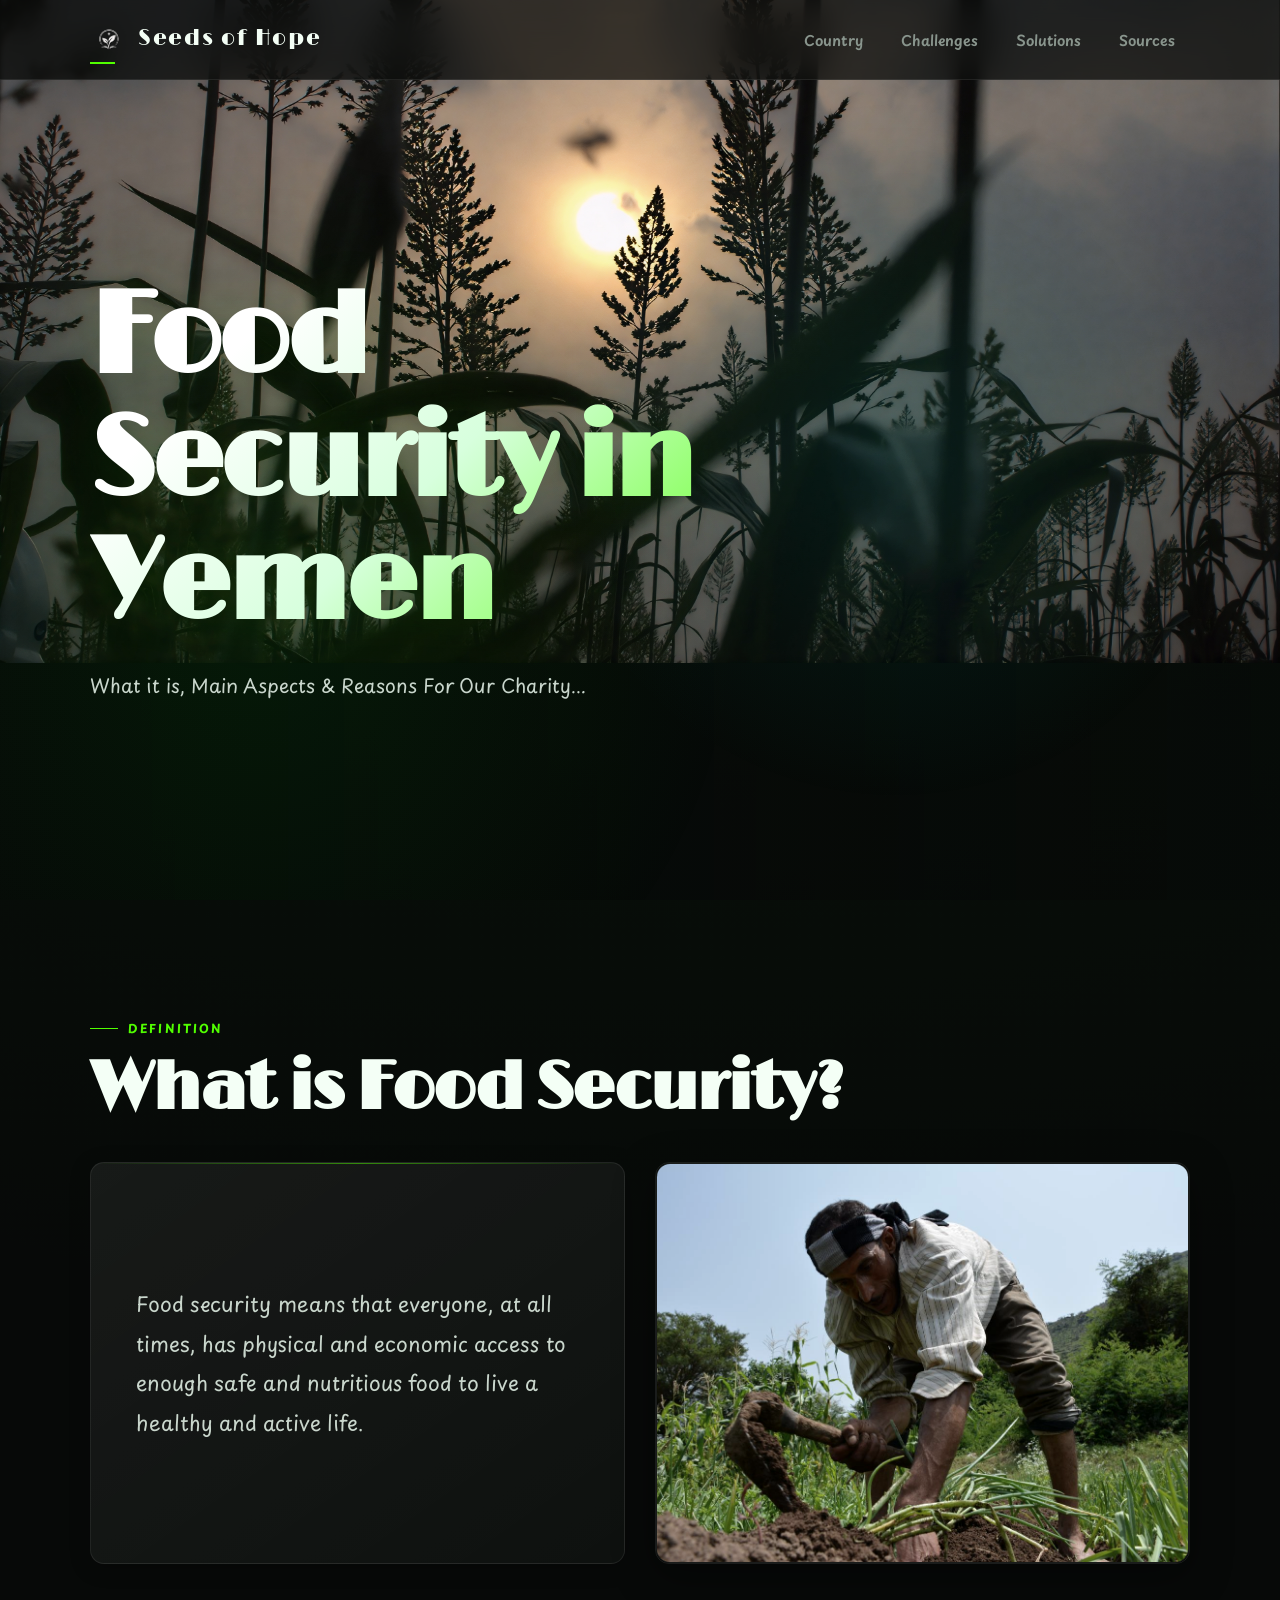
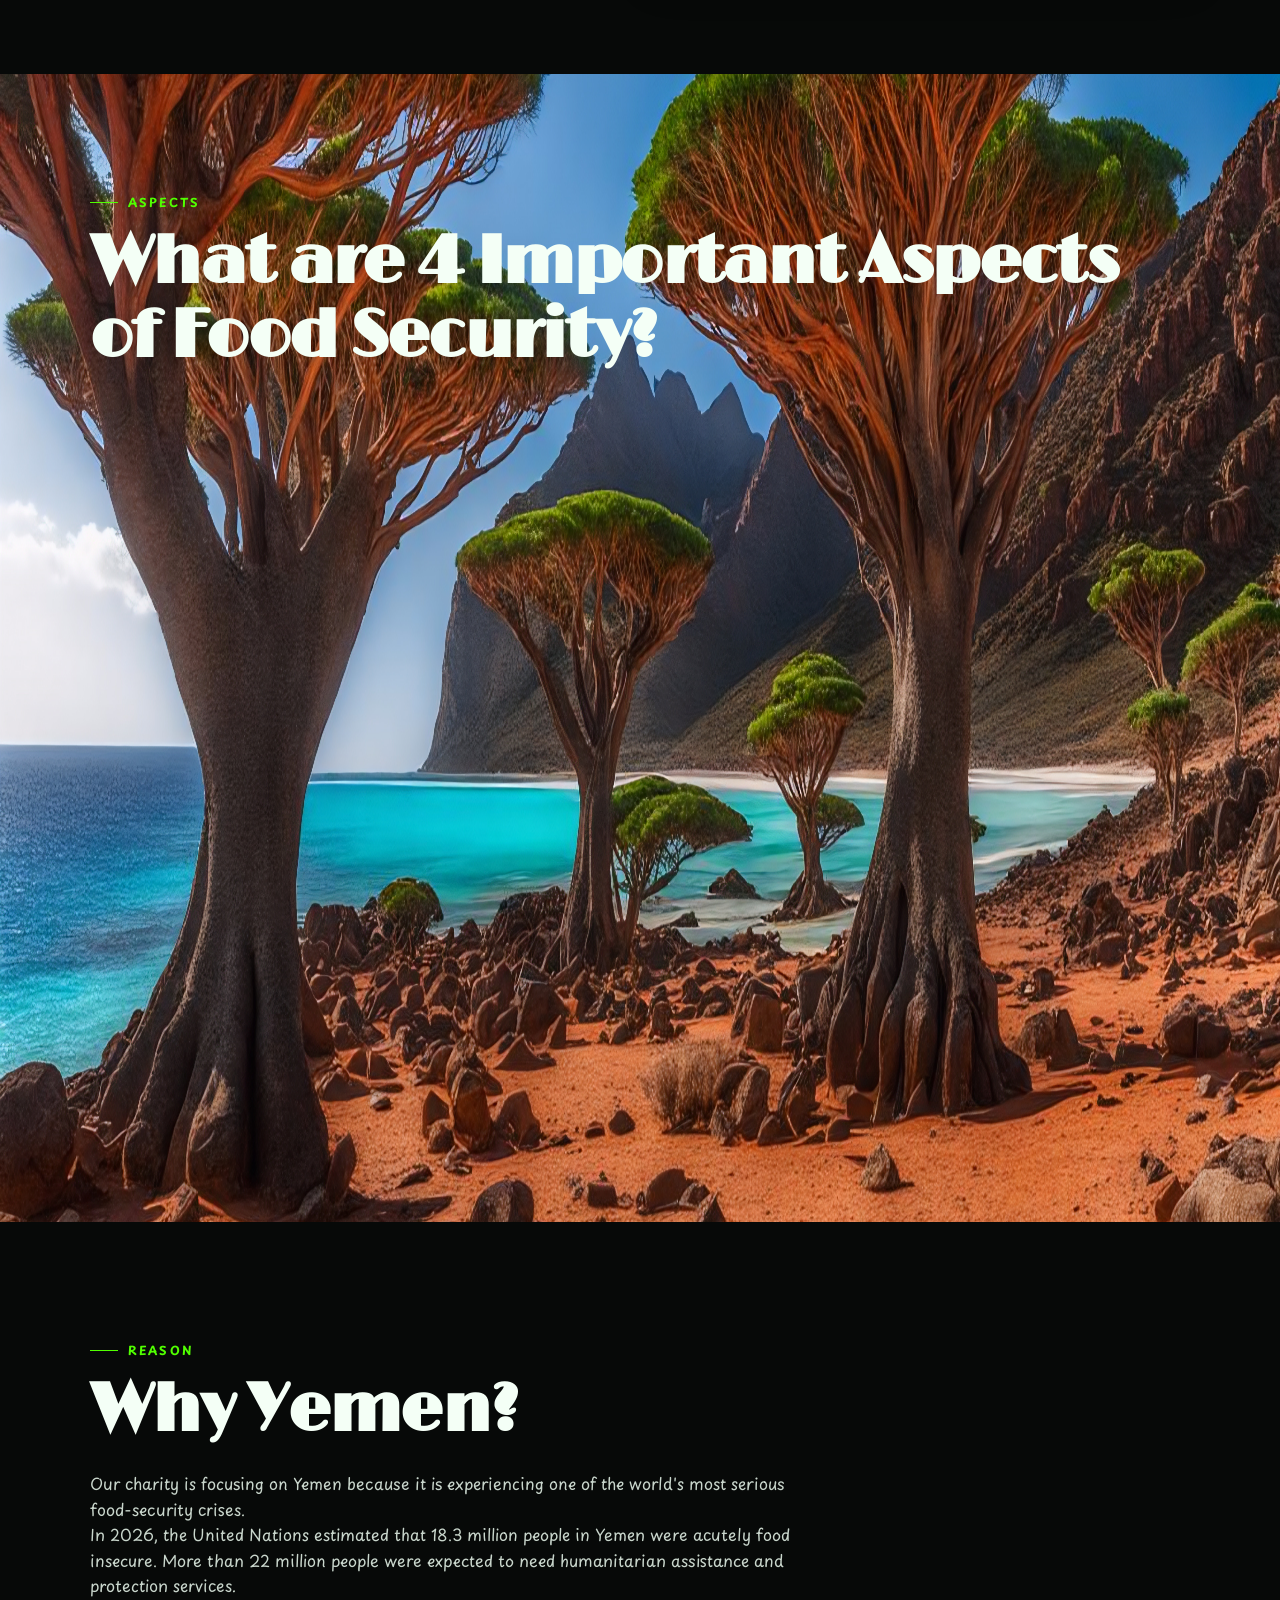
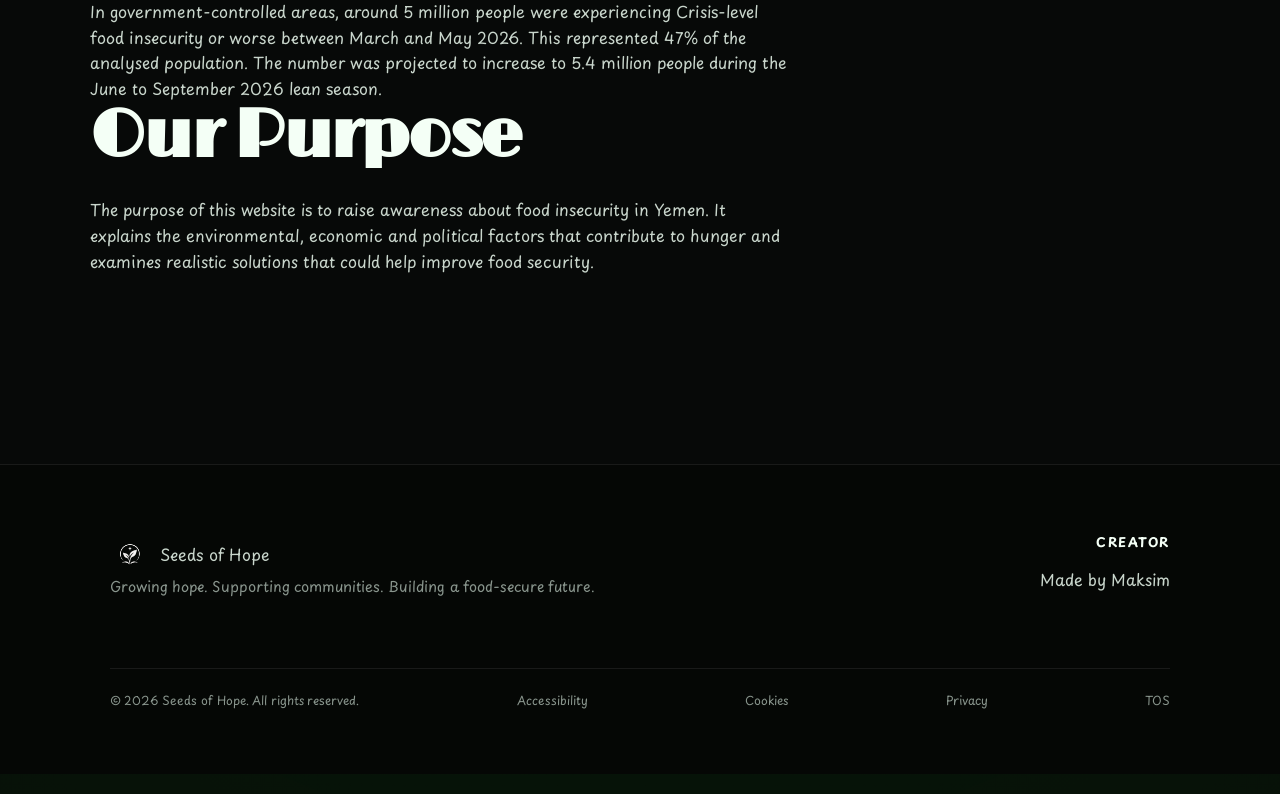
==== index.html @ 2616829b "created-new-website" ====
<!DOCTYPE html>
<html lang="en">
    <head>
        <meta charset="UTF-8">
        <meta name="viewport" content="width=device-width, initial-scale=1.0">
        <title>Seeds of Hope</title>
        <link rel="icon" type="image/png" href="./assets/icons/favicon.png">
        <link rel="preconnect" href="https://fonts.googleapis.com">
        <link rel="preconnect" href="https://fonts.gstatic.com" crossorigin>
        <link href="https://fonts.googleapis.com/css2?family=Limelight&family=Playpen+Sans:wght@100..800&display=swap" rel="stylesheet">
        <link href="https://fonts.googleapis.com/css2?family=Playpen+Sans:wght@100..800&display=swap" rel="stylesheet">
        <link rel="stylesheet" href="./styles.css">
    </head>
    <button class="scroll-top" aria-label="Scroll to top">⇑</button>
    <body>
        <header class="site-header">
            <nav class="nav-bar" id="nav-bar">
                <a href="#home" class="logo">
                    <img src="./assets/icons/seeds-of-hope.png" alt="Seeds of Hope">
                    <span>Seeds of Hope</span>
                </a>
                <ul class="nav-links" id="nav-links">
                    <li><a href="./pages/country.html" class="nav-bar-link">Country</a></li>
                    <li><a href="./pages/challenges.html" class="nav-bar-link">Challenges</a></li>
                    <li><a href="./pages/solutions.html" class="nav-bar-link">Solutions</a></li>
                    <li><a href="./pages/bibliography.html" class="nav-bar-link">Sources</a></li>
                </ul>
            </nav>
        </header>
        <main id="top">
            <section class="hero" id="hero">
                <div class="hero-inner">
                    <div class="hero-text reveal">
                        <h1 class="hero-title">Food Security in <strong>Yemen</strong></h1>
                        <p class="subtitle">What it is, Main Aspects &amp; Reasons For Our Charity...</p>
                    </div>
                </div>
                <div class="hero-background">
                    <img src="./assets/images/hero.png" alt="" aria-hidden="true">
                </div>
            </section>
            <section class="section" id="definition">
                <div class="section-inner">
                    <p class="section-eyebrow">Definition</p>
                    <h1 class="section-title">What is <strong>Food Security</strong>?</h1>
                </div>
                <div class="definition-content">
                    <div class="section-definition reveal">
                        <p>
                            Food security means that everyone, at all times, has physical and
                            economic access to enough safe and nutritious food to live a healthy
                            and active life.
                        </p>
                    </div>
                    <div class="definition-visual reveal">
                        <img class="definition-image" src="assets/images/definition.png" alt="" aria-hidden="true">
                    </div>
                </div>
            </section>
            <section class="section" id="aspects">
                <div class="section-inner">
                    <p class="section-eyebrow">Aspects</p>
                    <h1 class="section-title">What are <strong>4 Important Aspects</strong> of Food Security?</h1>
                </div>
                <div class="grid grid--4">
                    <div class="panel divisions-card reveal" style="--i:0">
                        <h3>Food Availability</h3>
                        <p>Food must physically exist in sufficient quantities. This can come from local farming, livestock, fishing, food imports and humanitarian assistance.</p>
                        <p>In Yemen, food availability is affected by low agricultural production, water shortages, drought, conflict and damage to agricultural infrastructure. Yemen also depends heavily on imported food, making the country vulnerable when international prices and transport costs increase.</p>
                        <img class="grid-image" src="./assets/images/availability.png" aria-hidden="true">
                    </div>
                    <div class="panel divisions-card reveal" style="--i:1">
                        <h3>Food Accessibility</h3>
                        <p>People must be able to obtain and afford the food that is available</p>
                        <p>Food can exist in a market but still be inaccessible if people cannot afford it. In Yemen, poverty, unemployment, inflation and rising food and fuel prices make it difficult for many families to buy enough food.</p>
                        <img class="grid-image" src="./assets/images/accessibility.png" aria-hidden="true">
                    </div>
                    <div class="panel divisions-card reveal" style="--i:2">
                        <h3>Food Stability</h3>
                        <p>People need reliable access to food over time. Food security should not disappear because of a drought, flood, conflict or sudden increase in prices.</p>
                        <p>Yemen has experienced years of conflict and economic instability. Climate-related events such as droughts and flash floods can also damage crops and livestock, making food supplies less reliable.</p>
                        <img class="grid-image" src="./assets/images/stability.png" aria-hidden="true">
                    </div>
                    <div class="panel divisions-card reveal" style="--i:3">
                        <h3>Knowledge &amp; Resources</h3>
                        <p>People need the knowledge, resources and services required to produce, prepare and use food safely and effectively.</p>
                        <p>For farmers, this includes access to seeds, fertiliser, irrigation, agricultural equipment, markets, farming knowledge and financial support. In Yemen, farmers often struggle to access these resources because of conflict, high costs, damaged infrastructure and water shortages.</p>
                        <img class="grid-image" src="./assets/images/knowledge-resources.png" aria-hidden="true">
                    </div>
                </div>
                <img class="section-background" src="assets/images/aspects.png" aria-hidden="true">
            </section>
            <section class="section" id="reason">
                <div class="section-inner">
                    <p class="section-eyebrow">Reason</p>
                    <h1 class="section-title">Why <strong>Yemen</strong>?</h1>
                    <div class="section-p">
                        <p>Our charity is focusing on Yemen because it is experiencing one of the world's most serious food-security crises.</p>
                        <p>In 2026, the United Nations estimated that 18.3 million people in Yemen were acutely food insecure. More than 22 million people were expected to need humanitarian assistance and protection services.</p>
                        <p>In government-controlled areas, around 5 million people were experiencing Crisis-level food insecurity or worse between March and May 2026. This represented 47% of the analysed population. The number was projected to increase to 5.4 million people during the June to September 2026 lean season.</p>
                    </div>
                    <h1 class="section-title">Our Purpose</h1>
                    <div class="section-p">
                        <p>The purpose of this website is to raise awareness about food insecurity in Yemen. It explains the environmental, economic and political factors that contribute to hunger and examines realistic solutions that could help improve food security.</p>
                    </div>
                </div>
            </section>
            <footer id="site-footer">
                <div class="section-inner">
                    <div class="footer-top">
                        <div>
                            <div class="footer-brand">
                                <img class="branding" src="./assets/icons/seeds-of-hope.png" alt="Seeds of Hope">
                                <p class="branding-text">Seeds of Hope</p>
                            </div>
                            <p class="footer-tagline">Growing hope. Supporting communities. Building a food-secure future.</p>
                        </div>
                        <div class="footer-links">
                            <div class="footer-col">
                                <h4>Creator</h4>
                                <p>Made by Maksim</p>
                            </div>
                        </div>
                    </div>
                    <div class="footer-bottom">
                        <span>&copy; 2026 Seeds of Hope. All rights reserved.</span>
                        <a href="./legal/accessibility.html" rel="noopener">Accessibility</a>
                        <a href="./legal/cookies.html" rel="noopener">Cookies</a>
                        <a href="./legal/privacy.html" rel="noopener">Privacy</a>
                        <a href="./legal/terms.html" rel="noopener">TOS</a>
                    </div>
                </div>
                <button class="nox-mode-toggle" id="nox-mode-toggle" type="button">
                    <span class="nox-mode-icon">NOX</span>
                </button>
                <div class="nox-overlay" id="nox-overlay" aria-hidden="true">
                    <div class="nox-panel">
                        <span class="nox-panel-label">SYSTEM OVERRIDE</span>
                        <h2>NOXARYN</h2>
                        <p>
                            Independent developer building software,
                            websites and digital systems.
                        </p>
                        <div class="nox-info">
                            <span>DEVELOPER</span>
                            <span>NOXARYN</span>
                        </div>
                        <div class="nox-info">
                            <span>STATUS</span>
                            <span>ALWAYS ONLINE</span>
                        </div>
                        <div class="nox-info">
                            <span>FOCUS</span>
                            <span>SOFTWARE / WEB / SYSTEMS</span>
                        </div>
                        <div class="nox-info">
                            <span>INSTAGRAM</span>
                            <a href="https://instagram.com/n0xaryn" target="_blank" rel="noopener">@n0xaryn</a>
                        </div>
                        <div class="nox-info">
                            <span>DISCORD</span>
                            <a href="https://discord.gg/NTdnAcGfRq" target="_blank" rel="noopener">Noxaryn Studio</a>
                        </div>
                        <button class="nox-close" id="nox-close" type="button">
                            EXIT SYSTEM
                        </button>
                    </div>
                </div>
            </footer>
        </main>
        <script src="./script.js"></script>
    </body>
</html>
---- styles.css ----
:root {
    --background: #070908;
    --background-light: #0b0e0c;

    --surface: #0a0d0b;
    --surface-light: #111612;
    --surface-hover: #151b16;

    --text: #f4fff6;
    --text-muted: #c9d6cc;
    --text-dim: #89958d;

    --primary: #008f0c;
    --primary-light: #19c52b;
    --secondary: #00ad9f;
    --accent: #51ff00;

    --border: rgba(255, 255, 255, 0.08);
    --border-light: rgba(255, 255, 255, 0.14);

    --shadow-sm: 0 4px 20px rgba(0, 0, 0, 0.25);
    --shadow-md: 0 12px 40px rgba(0, 0, 0, 0.4);
    --shadow-lg: 0 25px 80px rgba(0, 0, 0, 0.55);

    --glow-primary: 0 0 30px rgba(0, 143, 12, 0.25);
    --glow-accent: 0 0 35px rgba(81, 255, 0, 0.18);

    --max-width: 1100px;
    --header-height: 80px;

    --radius-sm: 8px;
    --radius-md: 14px;
    --radius-lg: 22px;

    --font-heading: "Limelight", sans-serif;
    --font-body: "Playpen Sans", sans-serif;

    --transition-fast: 150ms ease;
    --transition: 250ms ease;
    --transition-slow: 500ms ease;

    --hero-image: url("../assets/images/hero.jpg");

    --nox-background: #050505;
    --nox-surface: #0b0b0b;
    --nox-surface-alt: #111111;

    --nox-text: #f2f2f2;
    --nox-text-muted: #858585;

    --nox-primary: #ffffff;
    --nox-secondary: #bdbdbd;
    --nox-accent: #ffffff;

    --nox-border: rgba(255, 255, 255, 0.14);
    --nox-border-hover: rgba(255, 255, 255, 0.35);

    --nox-shadow: 0 15px 45px rgba(0, 0, 0, 0.8);
    --nox-glow: 0 0 25px rgba(255, 255, 255, 0.08);
}

* {
    margin: 0;
    padding: 0;
    box-sizing: border-box;
}

html {
    font-size: 100%;
    scroll-behavior: smooth;
    scroll-padding-top: 90px;
    scrollbar-width: thin;
    scrollbar-color: var(--primary) transparent;
}

body {
    min-height: 100vh;
    overflow-x: hidden;

    background:
        radial-gradient(
            circle at 50% -20%,
            rgba(0, 143, 12, 0.12),
            transparent 45%
        ),
        var(--background);

    color: var(--text);
    font-family: var(--font-body);
    font-weight: 400;
    line-height: 1.6;

    /* Remove this if you want the normal cursor.
       cursor: none; */
}

body::before {
    content: "";
    position: fixed;
    inset: 0;
    z-index: 9999;

    pointer-events: none;

    background: linear-gradient(
        rgba(255, 255, 255, 0.015) 1px,
        transparent 1px
    );
    background-size: 100% 4px;
    opacity: 0.15;
}

a {
    color: inherit;
    text-decoration: none;
}

img {
    display: block;
    max-width: 100%;
}

button,
input,
textarea,
select {
    font: inherit;
}

button {
    cursor: pointer;
}

::selection {
    background: var(--accent);
    color: #000;
}

h1,
h2,
h3,
h4,
h5 {
    font-family: var(--font-heading);
    font-weight: 700;
    line-height: 1.1;
    letter-spacing: -0.025em;
}

h1 {
    font-size: clamp(3rem, 7vw, 4.2rem);
}

h2 {
    font-size: clamp(2.25rem, 5vw, 3.15rem);
}

h3 {
    font-size: clamp(1.8rem, 4vw, 2.37rem);
}

h4 {
    font-size: 1.78rem;
}

h5 {
    font-size: 1.33rem;
}

p {
    color: var(--text-muted);
}

small {
    font-size: 0.75rem;
}

/* Header */

.site-header {
    position: fixed;
    top: 0;
    left: 0;
    z-index: 1000;

    width: 100%;
    height: var(--header-height);

    background: rgba(7, 9, 8, 0.72);
    border-bottom: 1px solid var(--border);

    backdrop-filter: blur(18px);
    -webkit-backdrop-filter: blur(18px);

    transition:
        background var(--transition),
        border-color var(--transition),
        box-shadow var(--transition);
}

.site-header:hover {
    background: rgba(7, 9, 8, 0.88);
    border-color: var(--border-light);
    box-shadow: var(--shadow-sm);
}

.nav-bar {
    width: min(calc(100% - 40px), var(--max-width));
    height: 100%;
    margin: 0 auto;

    display: flex;
    align-items: center;
    justify-content: space-between;
    gap: 30px;
}

.logo {
    position: relative;

    display: flex;
    align-items: center;
    gap: 10px;

    color: var(--text);
    font-family: var(--font-heading);
    font-size: 1.35rem;
    letter-spacing: 0.08em;

    transition: color var(--transition);
}

.logo img {
    width: 38px;
    height: 38px;
    object-fit: contain;
    flex-shrink: 0;
}

.logo::after {
    content: "";
    position: absolute;
    left: 0;
    bottom: -5px;

    width: 25px;
    height: 2px;

    background: var(--accent);
    box-shadow: var(--glow-accent);

    transition:
        width var(--transition),
        background var(--transition);
}

.logo:hover {
    color: var(--accent);
}

.logo:hover::after {
    width: 100%;
}

.nav-links {
    display: flex;
    align-items: center;
    gap: 8px;
}

.nav-links li {
    list-style: none;
}

.nav-bar-link {
    position: relative;

    padding: 10px 15px;

    color: var(--text-dim);
    font-size: 0.9rem;
    font-weight: 600;

    border-radius: var(--radius-sm);

    transition:
        color var(--transition),
        background var(--transition);
}

.nav-bar-link::before {
    content: "";
    position: absolute;
    left: 15px;
    right: 15px;
    bottom: 5px;

    height: 1px;

    background: var(--accent);

    transform: scaleX(0);
    transform-origin: center;

    transition: transform var(--transition);
}

.nav-bar-link:hover {
    color: var(--text);
    background: rgba(255, 255, 255, 0.04);
}

.nav-bar-link:hover::before {
    transform: scaleX(1);
}

/* Hero */

.hero {
    position: relative;
    min-height: 100vh;

    display: flex;
    align-items: center;

    overflow: hidden;
    isolation: isolate;
}

.hero-background {
    position: absolute;
    top: -10%;
    left: 0;
    z-index: -2;

    width: 100%;
    height: 120%;

    background-image:
        linear-gradient(
            90deg,
            rgba(7, 9, 8, 0.98) 0%,
            rgba(7, 9, 8, 0.78) 45%,
            rgba(7, 9, 8, 0.45) 100%
        ),
        var(--hero-image);

    background-repeat: no-repeat;
    background-position: center;
    background-size: cover;

    will-change: transform;
}

.hero::before {
    content: "";
    position: absolute;
    inset: 0;
    z-index: -1;

    background:
        radial-gradient(
            circle at 70% 50%,
            rgba(0, 173, 159, 0.12),
            transparent 35%
        ),
        radial-gradient(
            circle at 20% 70%,
            rgba(0, 143, 12, 0.12),
            transparent 40%
        );
}

.hero-inner {
    width: min(calc(100% - 40px), var(--max-width));
    margin: 0 auto;
    padding-top: var(--header-height);

    display: flex;
    align-items: center;
}

.hero-text {
    max-width: 720px;
    animation: heroEnter 900ms cubic-bezier(.16, 1, .3, 1) both;
}

.hero-title {
    margin-bottom: 22px;

    font-size: clamp(3.5rem, 9vw, 7rem);

    background: linear-gradient(
        135deg,
        #fff 20%,
        #d7ffdd 50%,
        var(--accent) 100%
    );

    -webkit-background-clip: text;
    background-clip: text;
    color: transparent;

    filter: drop-shadow(0 0 25px rgba(81, 255, 0, 0.08));
}

.subtitle {
    max-width: 600px;

    color: var(--text-muted);
    font-size: clamp(1rem, 2vw, 1.2rem);
    line-height: 1.8;
}

@keyframes heroEnter {
    from {
        opacity: 0;
        transform: translateY(35px);
    }

    to {
        opacity: 1;
        transform: translateY(0);
    }
}

/* General sections */

.section {
    position: relative;

    padding: 110px 20px;
    overflow: hidden;
}

.section-inner {
    width: min(100%, var(--max-width));
    margin: 0 auto;
}

.section-eyebrow {
    display: inline-flex;
    align-items: center;
    gap: 10px;

    margin-bottom: 15px;

    color: var(--accent);
    font-size: 0.75rem;
    font-weight: 700;
    text-transform: uppercase;
    letter-spacing: 0.18em;
}

.section-eyebrow::before {
    content: "";

    width: 28px;
    height: 1px;

    background: var(--accent);
    box-shadow: var(--glow-accent);
}

.section-title {
    margin-bottom: 22px;
}

.section-text {
    max-width: 700px;
    margin-bottom: 45px;
    color: var(--text-muted);
}

.section-p {
    max-width: 700px;
    color: var(--text-dim);
}

.section-background {
    position: absolute;
    top: -10%;
    left: 0;
    z-index: -1;

    width: 100%;
    height: 120%;

    pointer-events: none;

    background: radial-gradient(
        circle at 80% 20%,
        rgba(0, 173, 159, 0.07),
        transparent 30%
    );

    will-change: transform;
}

/* Definition section */

.definition-content {
    width: min(100%, var(--max-width));
    margin: 35px auto 0;

    display: grid;
    grid-template-columns: 1fr 1fr;
    gap: 30px;

    align-items: stretch;
}

.section-definition {
    position: relative;

    min-height: 400px;
    padding: 45px;

    display: flex;
    align-items: center;

    background:
        linear-gradient(
            145deg,
            rgba(255, 255, 255, 0.055),
            rgba(255, 255, 255, 0.015)
        ),
        var(--surface);

    border: 1px solid var(--border);
    border-radius: var(--radius-md);
    box-shadow: var(--shadow-sm);

    overflow: hidden;
}

.section-definition::before {
    content: "";
    position: absolute;
    top: 0;
    left: 0;
    right: 0;

    height: 1px;

    background: linear-gradient(
        90deg,
        transparent,
        rgba(81, 255, 0, 0.5),
        transparent
    );
}

.section-definition p {
    max-width: 600px;

    color: var(--text-muted);
    font-size: clamp(1.05rem, 2vw, 1.3rem);
    line-height: 1.9;
}

.definition-visual {
    min-height: 400px;
    overflow: hidden;

    border: 1px solid var(--border);
    border-radius: var(--radius-md);
    box-shadow: var(--shadow-md);
}

.definition-image {
    width: 100%;
    height: 400px;
    object-fit: cover;

    border: 1px solid var(--border);
    border-radius: var(--radius-md);

    filter: saturate(0.75) contrast(1.05);

    box-shadow: var(--shadow-md);

    transition:
        transform var(--transition-slow),
        filter var(--transition-slow),
        border-color var(--transition);
}

.definition-visual:hover .definition-image {
    transform: scale(1.035);
    filter: saturate(1) contrast(1.05);
    border-color: rgba(81, 255, 0, 0.22);
}

/* Cards and grids */

.grid {
    display: grid;
    gap: 20px;
}

.grid--4 {
    grid-template-columns: repeat(4, 1fr);
}

.panel {
    position: relative;

    padding: 28px;
    overflow: hidden;

    background:
        linear-gradient(
            145deg,
            rgba(255, 255, 255, 0.055),
            rgba(255, 255, 255, 0.015)
        ),
        var(--surface);

    border: 1px solid var(--border);
    border-radius: var(--radius-md);
    box-shadow: var(--shadow-sm);

    transition:
        transform var(--transition),
        border-color var(--transition),
        background var(--transition),
        box-shadow var(--transition);
}

.panel::before {
    content: "";
    position: absolute;
    top: 0;
    left: 0;
    right: 0;

    height: 1px;

    background: linear-gradient(
        90deg,
        transparent,
        rgba(81, 255, 0, 0.5),
        transparent
    );

    opacity: 0;
    transition: opacity var(--transition);
}

.panel:hover {
    transform: translateY(-6px);

    background:
        linear-gradient(
            145deg,
            rgba(255, 255, 255, 0.075),
            rgba(255, 255, 255, 0.02)
        ),
        var(--surface-light);

    border-color: rgba(81, 255, 0, 0.22);

    box-shadow:
        var(--shadow-md),
        var(--glow-primary);
}

.panel:hover::before {
    opacity: 1;
}

.divisions-card {
    min-height: 280px;

    display: flex;
    flex-direction: column;
    justify-content: flex-end;

    isolation: isolate;
    cursor: pointer;
}

.divisions-card::after {
    content: "";
    position: absolute;
    inset: 0;
    z-index: -1;

    background: linear-gradient(
        to top,
        rgba(0, 0, 0, 0.9),
        rgba(0, 0, 0, 0.05) 75%
    );
}

.divisions-card h3 {
    margin-bottom: 8px;
}

.divisions-card p {
    color: var(--text-muted);
    font-size: 0.9rem;
}

.divisions-card:hover {
    transform: translateY(-8px) scale(1.01);
}

.grid-image {
    width: 100%;
    height: 220px;
    object-fit: cover;

    border: 1px solid var(--border);
    border-radius: var(--radius-md);

    filter: saturate(0.75) contrast(1.05);

    transition:
        transform var(--transition-slow),
        filter var(--transition-slow);
}

.panel:hover .grid-image {
    transform: scale(1.035);
    filter: saturate(1) contrast(1.05);
}

/* Buttons */

.button {
    min-height: 46px;
    padding: 0 22px;

    display: inline-flex;
    align-items: center;
    justify-content: center;
    gap: 10px;

    color: #061006;
    background: var(--accent);

    border: 1px solid var(--accent);
    border-radius: var(--radius-sm);

    font-weight: 800;

    transition:
        transform var(--transition),
        box-shadow var(--transition),
        background var(--transition);
}

.button:hover {
    transform: translateY(-2px);

    background: #72ff32;

    box-shadow:
        0 8px 30px rgba(81, 255, 0, 0.2),
        var(--glow-accent);
}

.button:active {
    transform: translateY(0);
}

.button--secondary {
    color: var(--text);
    background: transparent;
    border-color: var(--border-light);
    box-shadow: none;
}

.button--secondary:hover {
    color: var(--accent);
    background: rgba(81, 255, 0, 0.05);
    border-color: rgba(81, 255, 0, 0.3);
    box-shadow: none;
}

/* Footer */

#site-footer {
    position: relative;
    margin-top: 80px;

    background: #050705;
    border-top: 1px solid var(--border);
}

.footer-top {
    width: min(calc(100% - 40px), var(--max-width));
    margin: 0 auto;
    padding: 70px 0;

    display: grid;
    grid-template-columns: 1fr auto;
    gap: 80px;
    align-items: start;
}

.footer-brand {
    max-width: 350px;

    display: flex;
    align-items: center;
    gap: 10px;
}

.footer-brand h3 {
    margin-bottom: 12px;
}

.footer-brand .branding {
    width: 40px;
    height: 40px;
    object-fit: contain;
    flex-shrink: 0;
}

.footer-brand .branding-text {
    margin: 0;
}

.footer-tagline {
    color: var(--text-dim);
    font-size: 0.9rem;
}

.footer-links {
    display: flex;
    gap: 60px;
}

.footer-col {
    display: flex;
    flex-direction: column;
    align-items: flex-end;
    gap: 10px;
}

.footer-col h4 {
    margin-bottom: 8px;

    color: var(--text);
    font-family: var(--font-body);
    font-size: 0.8rem;

    text-transform: uppercase;
    letter-spacing: 0.12em;
}

.footer-col a {
    color: var(--text-dim);
    font-size: 0.85rem;

    transition:
        color var(--transition),
        transform var(--transition);
}

.footer-col a:hover {
    color: var(--accent);
    transform: translateX(-4px);
}

.footer-bottom {
    width: min(calc(100% - 40px), var(--max-width));
    margin: 0 auto;
    padding: 22px 0;

    display: flex;
    align-items: center;
    justify-content: space-between;

    border-top: 1px solid var(--border);

    color: var(--text-dim);
    font-size: 0.75rem;
}

.branding {
    width: auto;
    height: 50px;
}

/* Scroll to top */

.scroll-top {
    position: fixed;
    right: 25px;
    bottom: 25px;
    z-index: 1000;

    width: 46px;
    height: 46px;

    display: grid;
    place-items: center;

    color: var(--text);
    background: rgba(10, 13, 11, 0.8);

    border: 1px solid var(--border-light);
    border-radius: 50%;

    backdrop-filter: blur(12px);
    box-shadow: var(--shadow-md);

    opacity: 0;
    visibility: hidden;
    transform: translateY(15px);

    transition:
        opacity var(--transition),
        visibility var(--transition),
        transform var(--transition),
        border-color var(--transition),
        color var(--transition);
}

.scroll-top.visible {
    opacity: 1;
    visibility: visible;
    transform: translateY(0);
}

.scroll-top:hover {
    color: var(--accent);
    border-color: rgba(81, 255, 0, 0.35);
    box-shadow: var(--glow-accent);
}

.scroll-top:active {
    transform: translateY(0);
}

/* Scroll reveal */

.reveal {
    opacity: 0;
    transform: translateY(35px);

    transition:
        opacity 0.7s ease,
        transform 0.7s ease;
}

.reveal.active {
    opacity: 1;
    transform: translateY(0);
}

.reveal:nth-child(2) {
    transition-delay: 0.5s;
}

.reveal:nth-child(3) {
    transition-delay: 1s;
}

.reveal:nth-child(4) {
    transition-delay: 1.5s;
}

/* Scrollbar */

::-webkit-scrollbar {
    width: 10px;
}

::-webkit-scrollbar-track {
    background: transparent;
}

::-webkit-scrollbar-thumb {
    background: linear-gradient(
        180deg,
        var(--primary),
        var(--secondary)
    );

    border: 2px solid var(--background);
    border-radius: 999px;
}

::-webkit-scrollbar-thumb:hover {
    background: var(--accent);
    box-shadow: 0 0 10px rgba(81, 255, 0, 0.35);
}

/* Responsive */

@media (max-width: 900px) {
    .grid--4 {
        grid-template-columns: repeat(2, 1fr);
    }

    .footer-top {
        grid-template-columns: 1fr 1fr;
    }

    .definition-content {
        grid-template-columns: 1fr;
    }

    .section-definition,
    .definition-visual {
        min-height: 320px;
    }

    .definition-image {
        height: 320px;
    }
}

@media (max-width: 650px) {
    :root {
        --header-height: 70px;
    }

    .nav-bar {
        width: min(calc(100% - 25px), var(--max-width));
    }

    .nav-links {
        gap: 2px;
    }

    .nav-bar-link {
        padding: 8px 9px;
        font-size: 0.75rem;
    }

    .hero-inner {
        width: min(calc(100% - 30px), var(--max-width));
    }

    .section {
        padding: 80px 15px;
    }

    .grid--4 {
        grid-template-columns: 1fr;
    }

    .footer-top {
        grid-template-columns: 1fr;
        gap: 40px;
    }

    .footer-links {
        gap: 35px;
    }

    .footer-bottom {
        flex-direction: column;
        align-items: flex-start;
        gap: 8px;
    }

    .section-definition {
        min-height: auto;
        padding: 30px;
    }

    .section-definition p {
        font-size: 1rem;
        line-height: 1.8;
    }

    .definition-visual {
        min-height: 260px;
    }

    .definition-image {
        height: 260px;
    }

    .scroll-top {
        right: 15px;
        bottom: 15px;

        width: 40px;
        height: 40px;
    }
}

@media (prefers-reduced-motion: reduce) {
    *,
    *::before,
    *::after {
        scroll-behavior: auto !important;
        animation-duration: 0.01ms !important;
        animation-iteration-count: 1 !important;
        transition-duration: 0.01ms !important;
    }
}

.nox-mode-toggle {
    display: inline-flex;
    align-items: center;
    gap: 10px;

    padding: 10px 14px;

    color: var(--text-dim);
    background: transparent;

    border: 1px solid var(--border);
    border-radius: var(--radius-sm);

    font-size: 0.75rem;
    font-weight: 700;
    text-transform: uppercase;
    letter-spacing: 0.08em;

    cursor: pointer;

    transition:
        opacity 250ms ease,
        transform 250ms ease;
}

.nox-mode-toggle.hidden {
    opacity: 0;
    transform: translateY(20px);
    pointer-events: none;
}

.nox-mode-toggle:hover {
    color: var(--accent);
    border-color: rgba(81, 255, 0, 0.35);
    background: rgba(81, 255, 0, 0.05);
}

.nox-mode-icon {
    font-family: var(--font-heading);
    color: var(--accent);
}


/* Noxaryn mode */

body.nox-mode {
    --background: var(--nox-background);
    --surface: var(--nox-surface);
    --surface-alt: var(--nox-surface-alt);

    --text: var(--nox-text);
    --text-muted: var(--nox-text-muted);

    --primary: var(--nox-primary);
    --secondary: var(--nox-secondary);
    --accent: var(--nox-accent);

    --border: var(--nox-border);
    --border-hover: var(--nox-border-hover);

    --shadow: var(--nox-shadow);
    --glow: var(--nox-glow);
}

body.nox-mode .nox-mode-toggle {
    color: #fff;
    border-color: rgba(255, 255, 255, 0.3);
}

body.nox-mode .nox-mode-icon {
    color: #fff;
}

body.nox-mode img {
    filter: grayscale(1) contrast(1.15) brightness(0.8);
}

body,
body * {
    transition:
        background-color 300ms ease,
        border-color 300ms ease,
        color 300ms ease,
        box-shadow 300ms ease;
}

/* Overlay */

.nox-overlay {
    position: fixed;
    inset: 0;
    z-index: 10000;

    display: grid;
    place-items: center;

    padding: 25px;

    background: rgba(0, 0, 0, 0.88);

    opacity: 0;
    visibility: hidden;

    transition:
        opacity 300ms ease,
        visibility 300ms ease;
}

.nox-overlay.active {
    opacity: 1;
    visibility: visible;
}

.nox-panel {
    width: min(520px, 100%);
    padding: 40px;

    background: #080808;

    border: 1px solid rgba(255, 255, 255, 0.25);

    box-shadow:
        0 0 80px rgba(255, 255, 255, 0.08),
        0 25px 80px rgba(0, 0, 0, 0.8);

    transform: translateY(20px) scale(0.97);

    transition: transform 400ms cubic-bezier(.16, 1, .3, 1);
}

.nox-overlay.active .nox-panel {
    transform: translateY(0) scale(1);
}

.nox-panel-label {
    display: block;

    margin-bottom: 15px;

    color: #777;

    font-family: monospace;
    font-size: 0.7rem;
    letter-spacing: 0.2em;
}

.nox-panel h2 {
    margin-bottom: 15px;

    color: #fff;

    font-size: clamp(2.5rem, 8vw, 4.5rem);
}

.nox-panel p {
    margin-bottom: 30px;

    color: #aaa;
}

.nox-info {
    display: flex;
    justify-content: space-between;
    gap: 20px;

    padding: 13px 0;

    border-top: 1px solid rgba(255, 255, 255, 0.1);

    font-family: monospace;
    font-size: 0.72rem;
}

.nox-info span:first-child {
    color: #666;
}

.nox-info span:last-child {
    color: #fff;
    text-align: right;
}

.nox-close {
    width: 100%;
    margin-top: 30px;
    padding: 13px;

    color: #000;
    background: #fff;

    border: 0;

    font-weight: 800;
    letter-spacing: 0.08em;

    cursor: pointer;

    transition:
        background 200ms ease,
        color 200ms ease;
}

.nox-close:hover {
    color: #fff;
    background: #222;
}
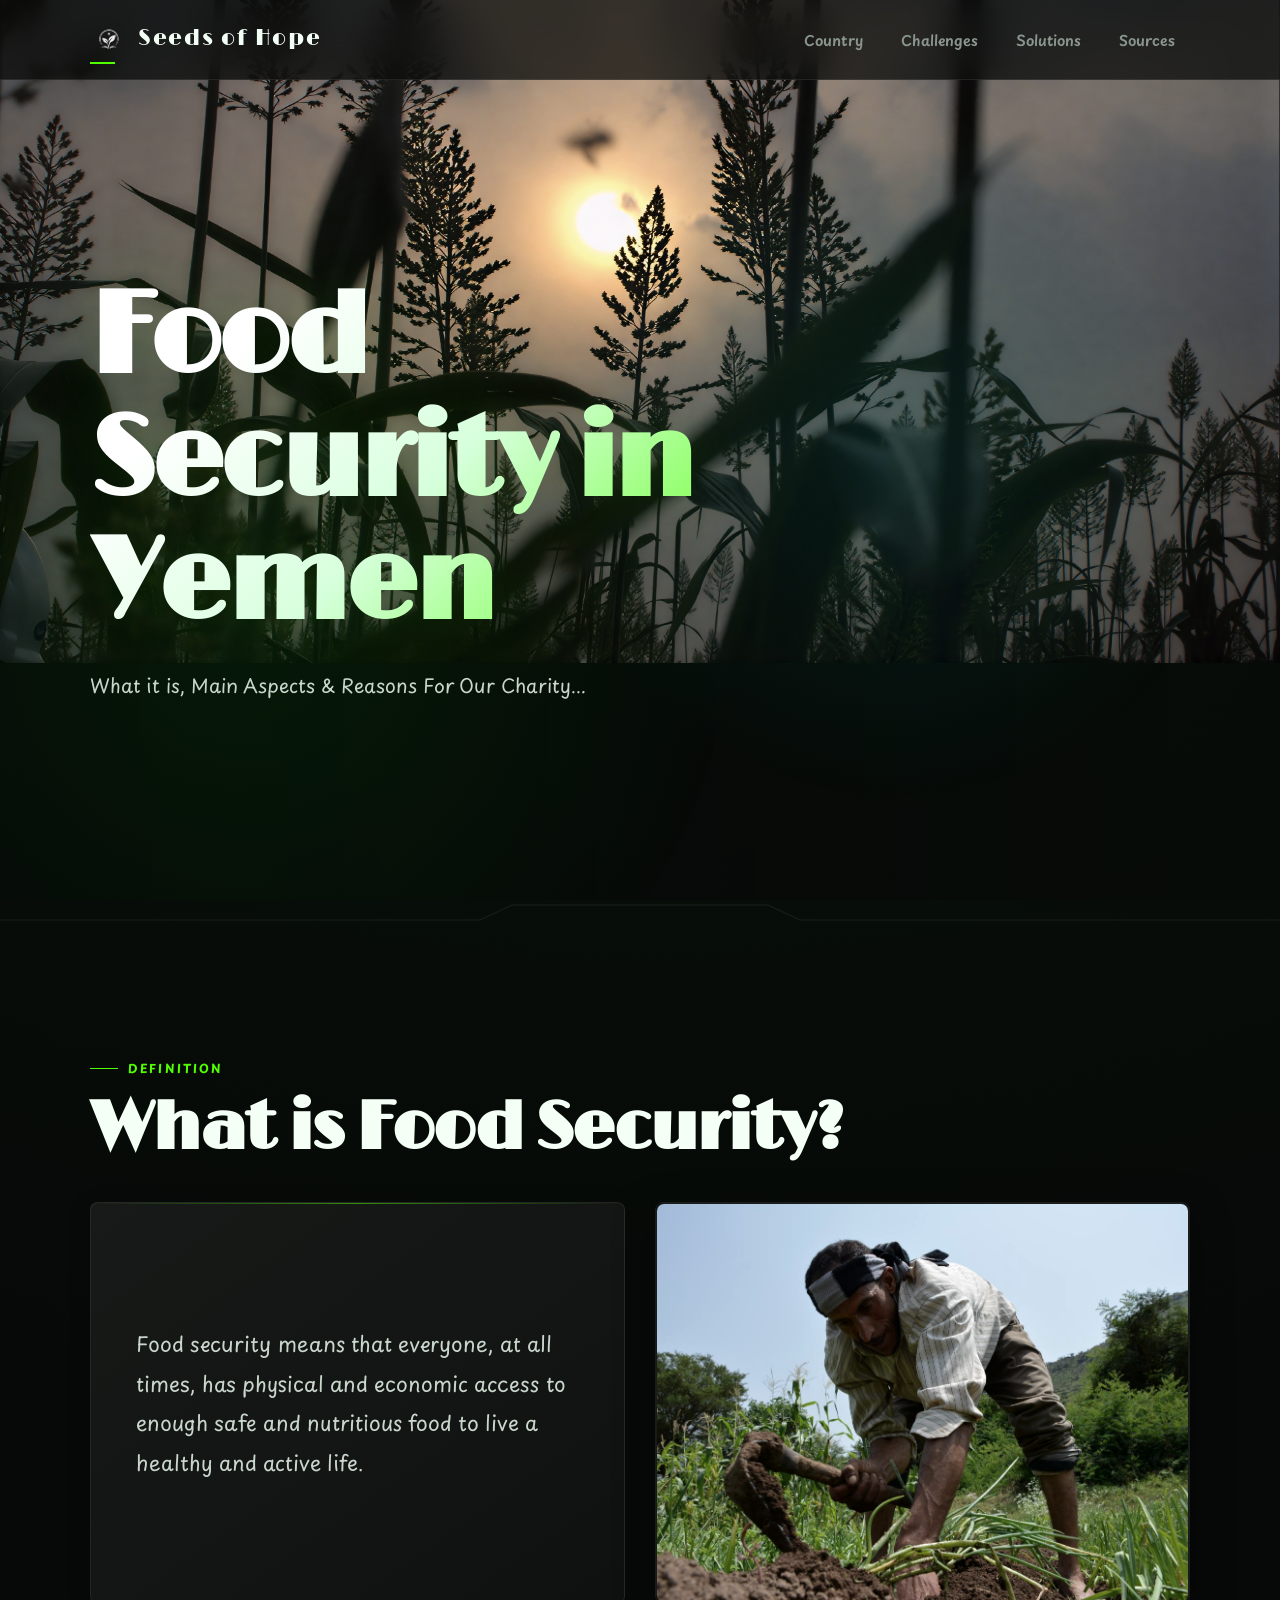
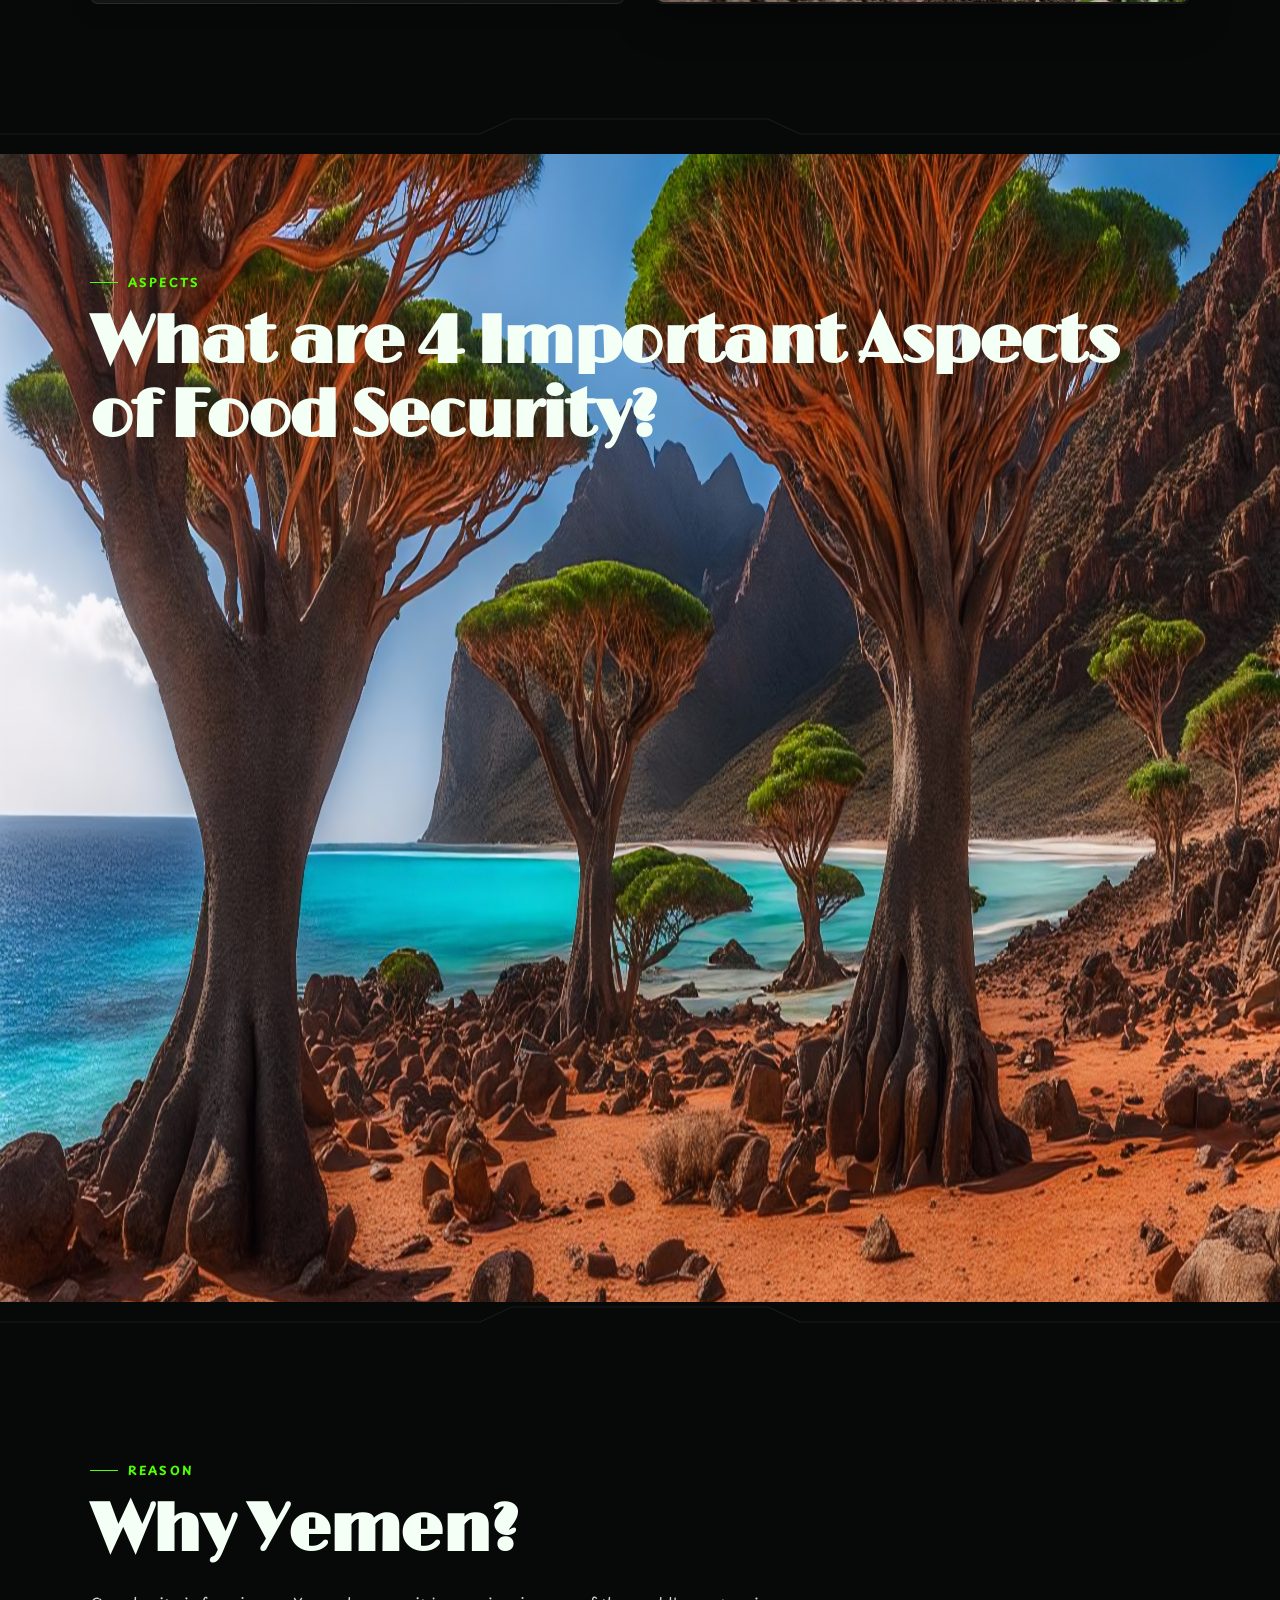
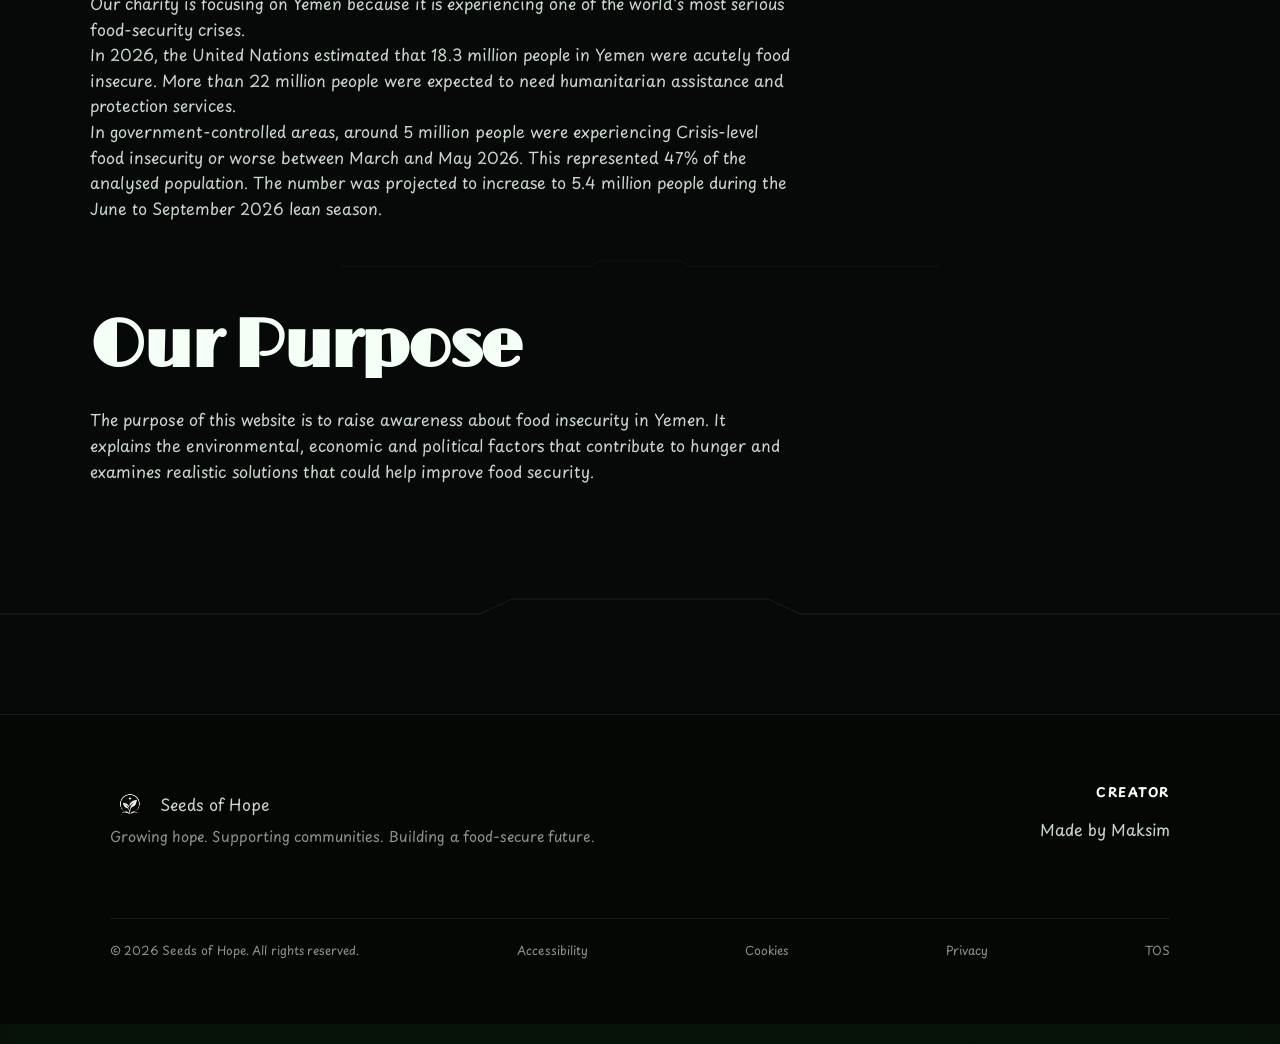
==== commit c70666b2: "update css and add section/seci-section breakers" ====
--- a/index.html
+++ b/index.html
@@ -39,6 +39,11 @@
                     <img src="./assets/images/hero.png" alt="" aria-hidden="true">
                 </div>
             </section>
+            <div class="section-breaker" aria-hidden="true">
+                <svg viewBox="0 0 1200 40" preserveAspectRatio="none">
+                    <path d="M0 20 H450 L480 5 H720 L750 20 H1200" />
+                </svg>
+            </div>
             <section class="section" id="definition">
                 <div class="section-inner">
                     <p class="section-eyebrow">Definition</p>
@@ -57,6 +62,11 @@
                     </div>
                 </div>
             </section>
+            <div class="section-breaker" aria-hidden="true">
+                <svg viewBox="0 0 1200 40" preserveAspectRatio="none">
+                    <path d="M0 20 H450 L480 5 H720 L750 20 H1200" />
+                </svg>
+            </div>
             <section class="section" id="aspects">
                 <div class="section-inner">
                     <p class="section-eyebrow">Aspects</p>
@@ -90,6 +100,11 @@
                 </div>
                 <img class="section-background" src="assets/images/aspects.png" aria-hidden="true">
             </section>
+            <div class="section-breaker" aria-hidden="true">
+                <svg viewBox="0 0 1200 40" preserveAspectRatio="none">
+                    <path d="M0 20 H450 L480 5 H720 L750 20 H1200" />
+                </svg>
+            </div>
             <section class="section" id="reason">
                 <div class="section-inner">
                     <p class="section-eyebrow">Reason</p>
@@ -99,12 +114,22 @@
                         <p>In 2026, the United Nations estimated that 18.3 million people in Yemen were acutely food insecure. More than 22 million people were expected to need humanitarian assistance and protection services.</p>
                         <p>In government-controlled areas, around 5 million people were experiencing Crisis-level food insecurity or worse between March and May 2026. This represented 47% of the analysed population. The number was projected to increase to 5.4 million people during the June to September 2026 lean season.</p>
                     </div>
+                    <div class="subsection-breaker" aria-hidden="true">
+                        <svg viewBox="0 0 600 20">
+                            <path d="M0 10 H250 L260 5 H340 L350 10 H600" />
+                        </svg>
+                    </div>
                     <h1 class="section-title">Our Purpose</h1>
                     <div class="section-p">
                         <p>The purpose of this website is to raise awareness about food insecurity in Yemen. It explains the environmental, economic and political factors that contribute to hunger and examines realistic solutions that could help improve food security.</p>
                     </div>
                 </div>
             </section>
+            <div class="section-breaker" aria-hidden="true">
+                <svg viewBox="0 0 1200 40" preserveAspectRatio="none">
+                    <path d="M0 20 H450 L480 5 H720 L750 20 H1200" />
+                </svg>
+            </div>
             <footer id="site-footer">
                 <div class="section-inner">
                     <div class="footer-top">
--- a/styles.css
+++ b/styles.css
@@ -28,9 +28,9 @@
     --max-width: 1100px;
     --header-height: 80px;
 
-    --radius-sm: 8px;
-    --radius-md: 14px;
-    --radius-lg: 22px;
+    --radius-sm: 2px;
+    --radius-md: 8px;
+    --radius-lg: 16px;
 
     --font-heading: "Limelight", sans-serif;
     --font-body: "Playpen Sans", sans-serif;
@@ -1088,6 +1088,37 @@
     }
 }
 
+.section-breaker,
+.subsection-breaker {
+    width: 100%;
+    overflow: hidden;
+    pointer-events: none;
+}
+
+.section-breaker svg {
+    display: block;
+    width: 100%;
+    height: 40px;
+    fill: none;
+    stroke: var(--border);
+    stroke-width: 1;
+}
+
+.subsection-breaker {
+    margin: 35px 0;
+}
+
+.subsection-breaker svg {
+    display: block;
+    width: min(600px, 70%);
+    height: 20px;
+    margin: 0 auto;
+    fill: none;
+    stroke: var(--border);
+    stroke-width: 1;
+    opacity: 0.65;
+}
+
 @media (prefers-reduced-motion: reduce) {
     *,
     *::before,
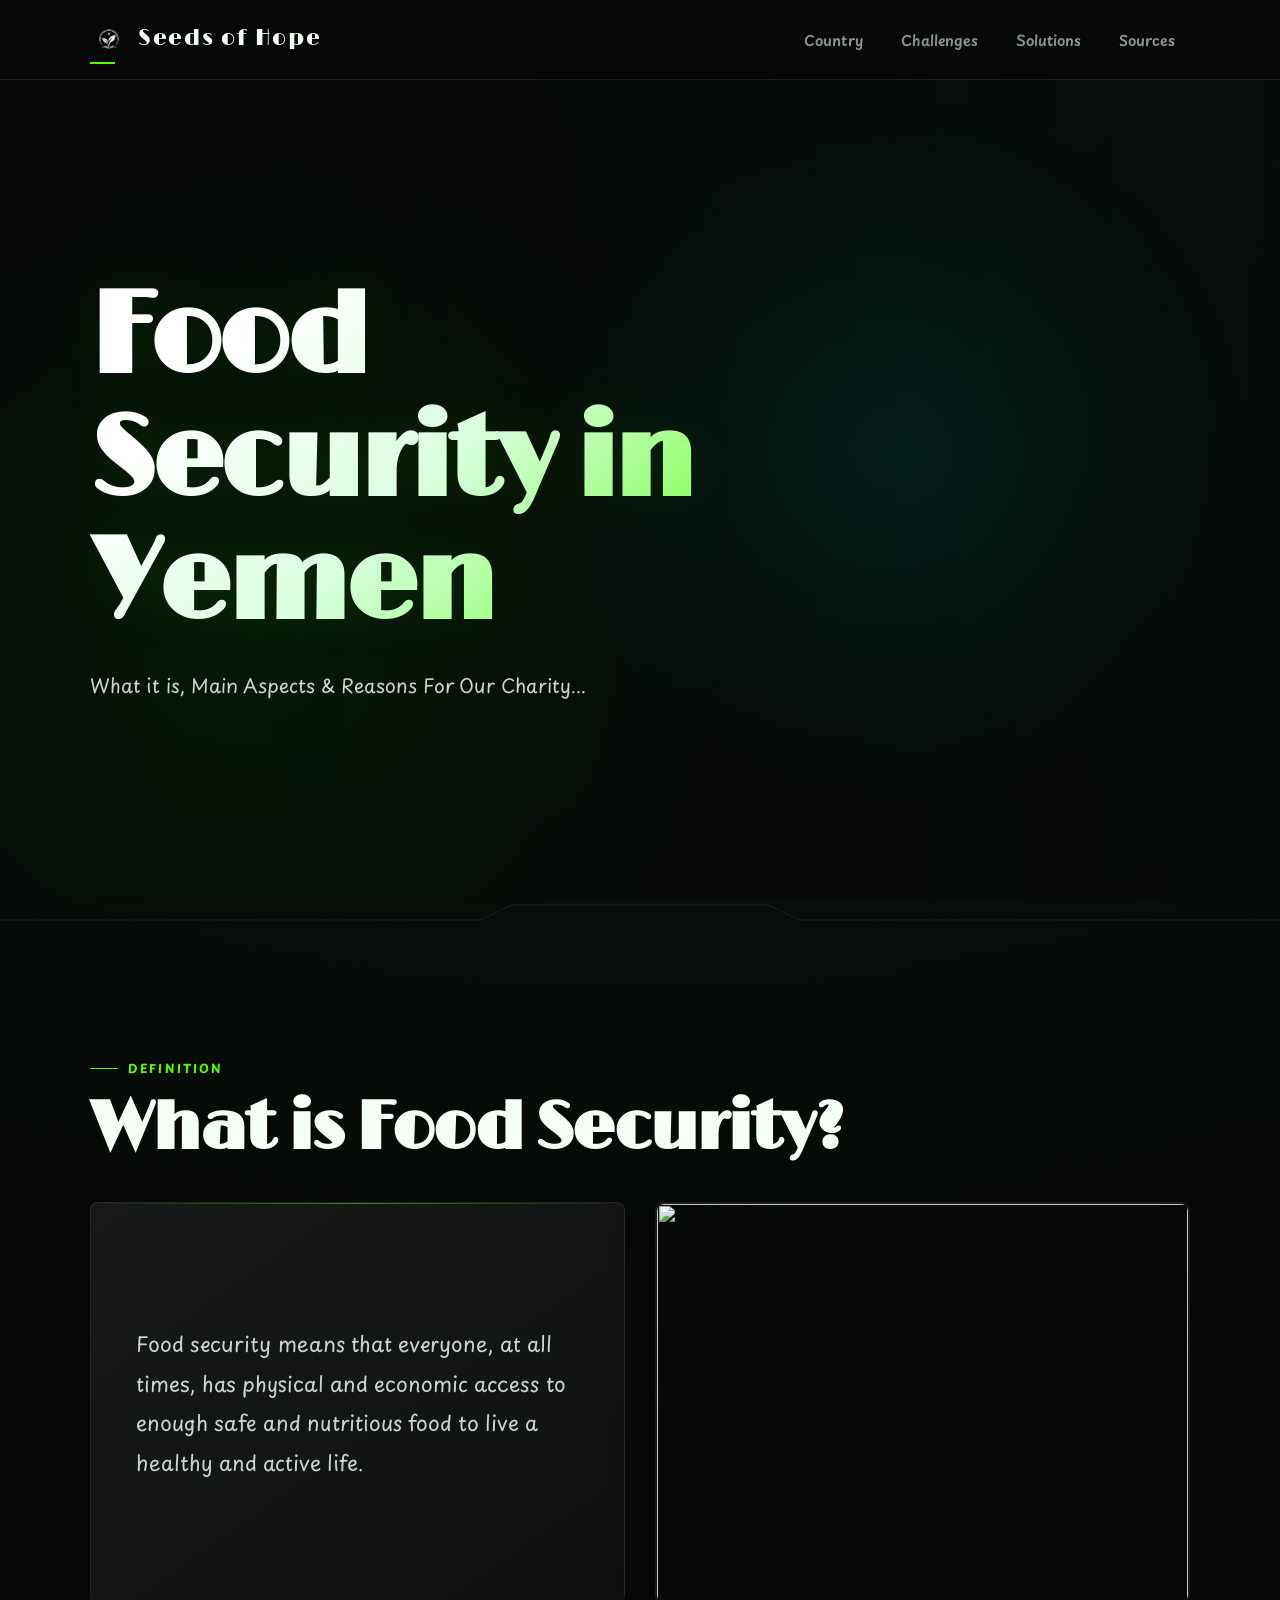
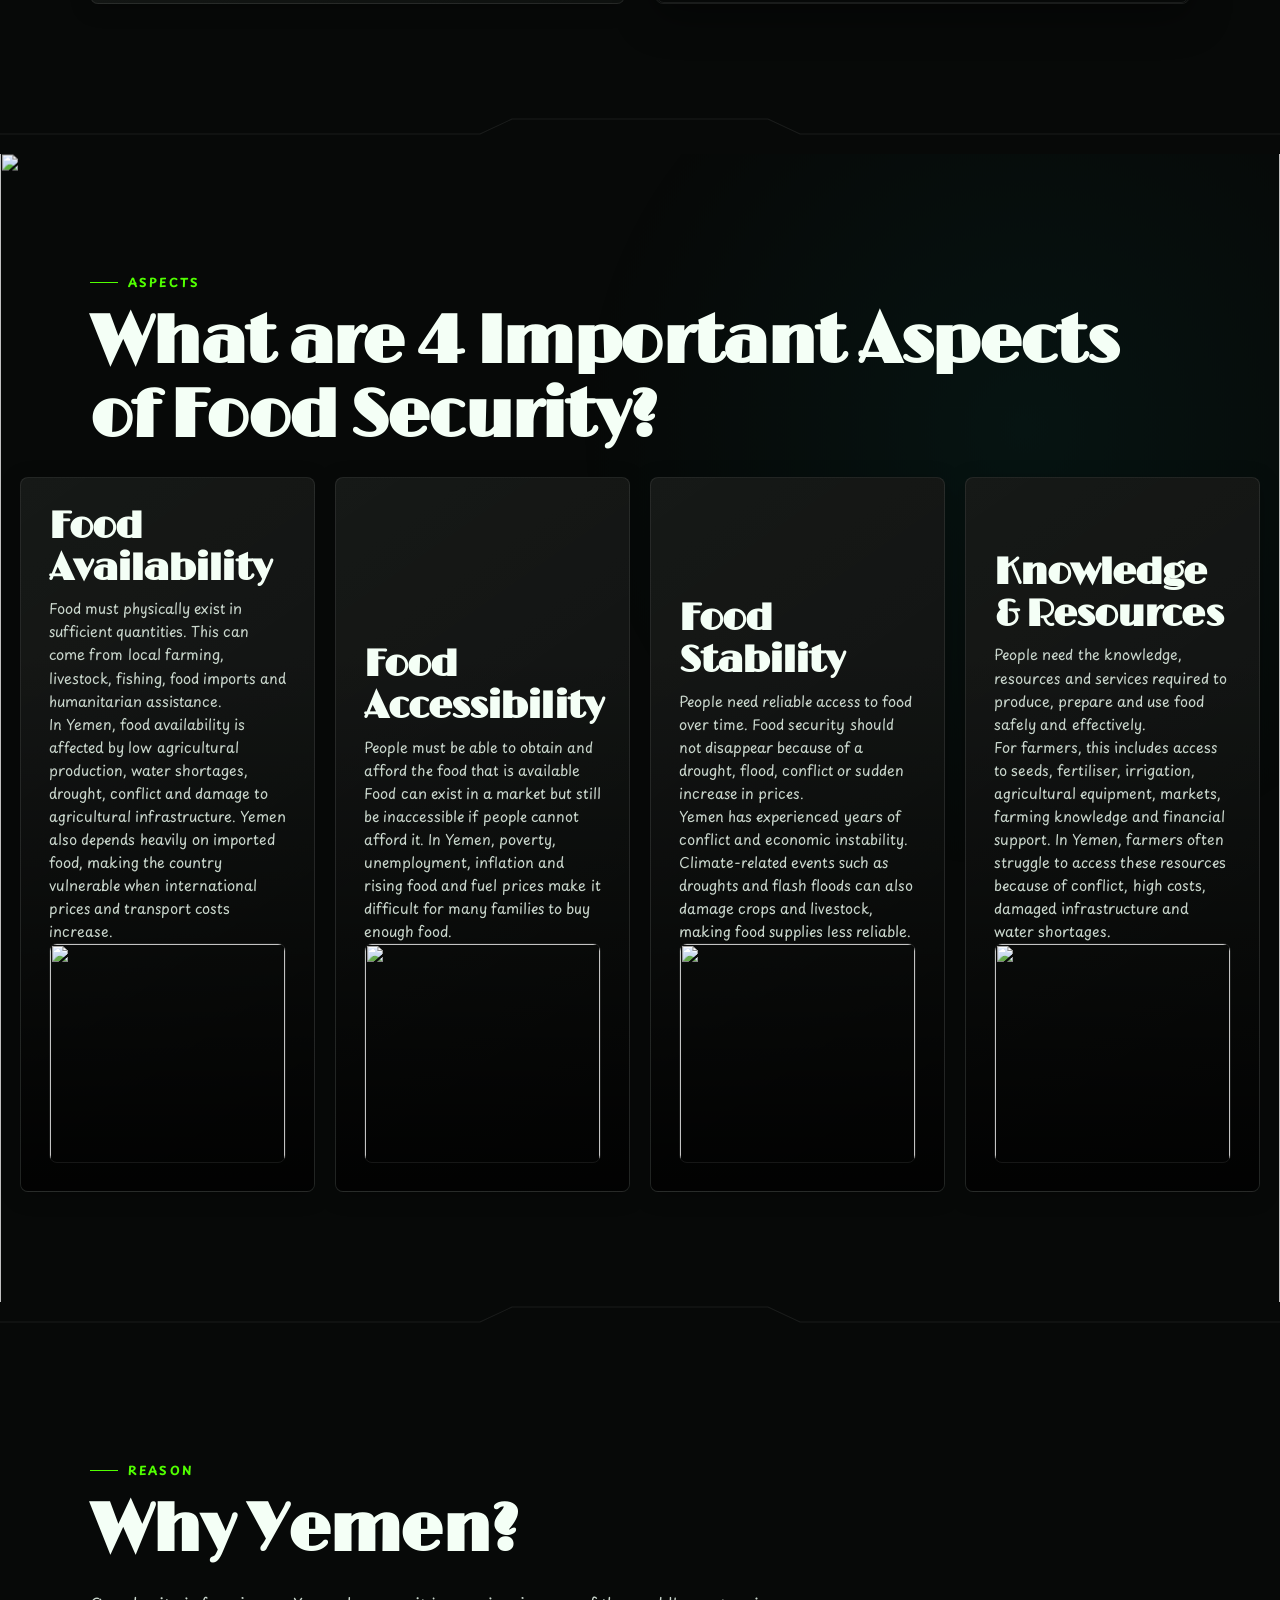
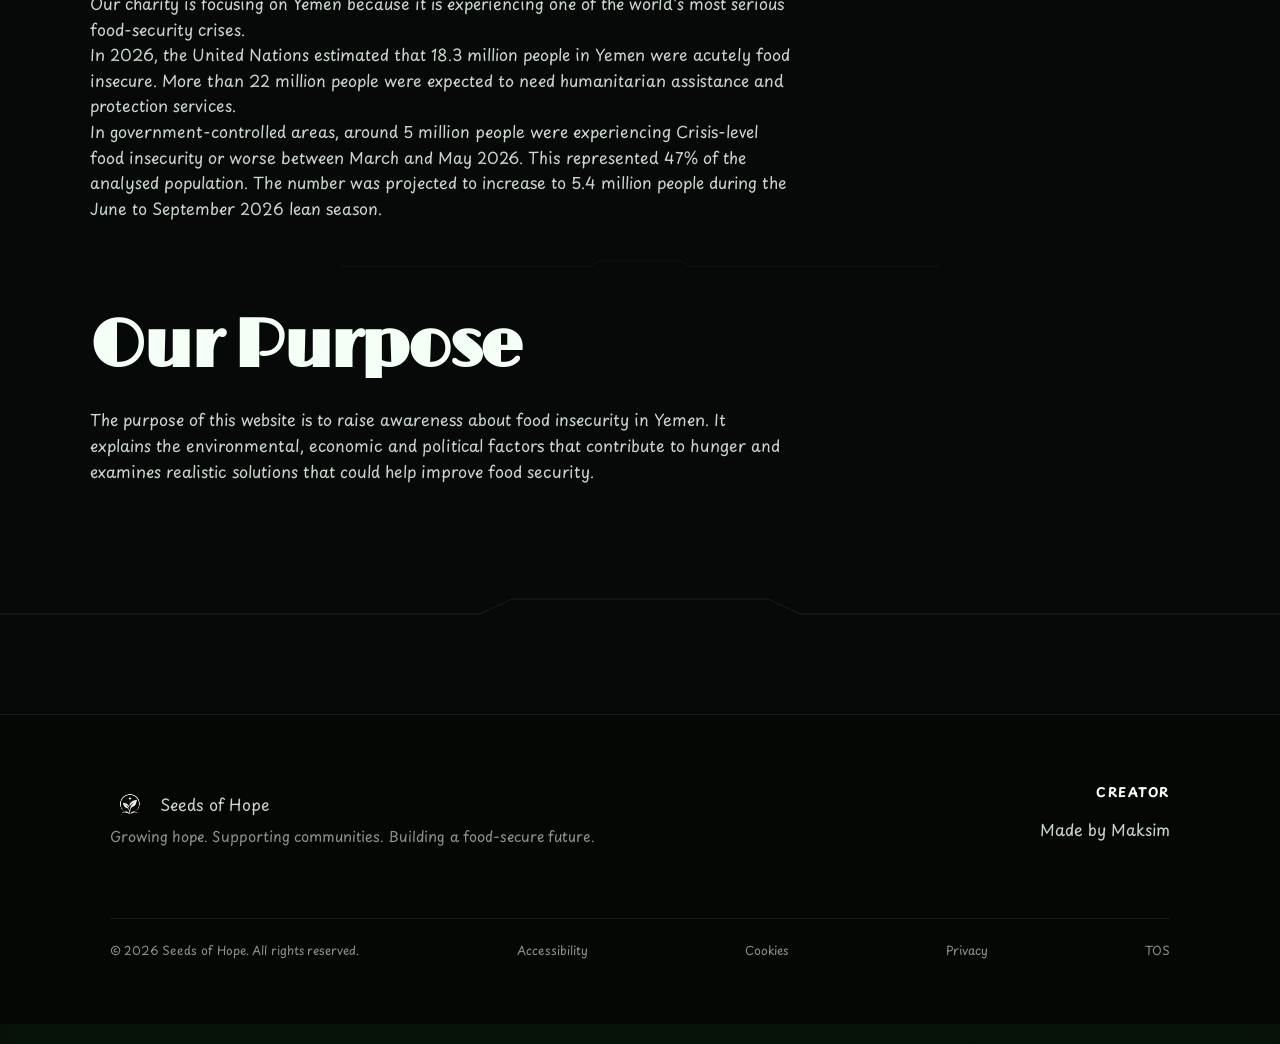
==== commit f5ab152d: "Finished the WebProject for Geography" ====
--- a/index.html
+++ b/index.html
@@ -36,7 +36,7 @@
                     </div>
                 </div>
                 <div class="hero-background">
-                    <img src="./assets/images/hero.png" alt="" aria-hidden="true">
+                    <img src="./assets/images/home/hero.png" alt="" aria-hidden="true">
                 </div>
             </section>
             <div class="section-breaker" aria-hidden="true">
@@ -58,7 +58,7 @@
                         </p>
                     </div>
                     <div class="definition-visual reveal">
-                        <img class="definition-image" src="assets/images/definition.png" alt="" aria-hidden="true">
+                        <img class="definition-image" src="assets/images/home/definition.png" alt="" aria-hidden="true">
                     </div>
                 </div>
             </section>
@@ -77,28 +77,28 @@
                         <h3>Food Availability</h3>
                         <p>Food must physically exist in sufficient quantities. This can come from local farming, livestock, fishing, food imports and humanitarian assistance.</p>
                         <p>In Yemen, food availability is affected by low agricultural production, water shortages, drought, conflict and damage to agricultural infrastructure. Yemen also depends heavily on imported food, making the country vulnerable when international prices and transport costs increase.</p>
-                        <img class="grid-image" src="./assets/images/availability.png" aria-hidden="true">
+                        <img class="grid-image" src="./assets/images/home/availability.png" aria-hidden="true">
                     </div>
                     <div class="panel divisions-card reveal" style="--i:1">
                         <h3>Food Accessibility</h3>
                         <p>People must be able to obtain and afford the food that is available</p>
                         <p>Food can exist in a market but still be inaccessible if people cannot afford it. In Yemen, poverty, unemployment, inflation and rising food and fuel prices make it difficult for many families to buy enough food.</p>
-                        <img class="grid-image" src="./assets/images/accessibility.png" aria-hidden="true">
+                        <img class="grid-image" src="./assets/images/home/accessibility.png" aria-hidden="true">
                     </div>
                     <div class="panel divisions-card reveal" style="--i:2">
                         <h3>Food Stability</h3>
                         <p>People need reliable access to food over time. Food security should not disappear because of a drought, flood, conflict or sudden increase in prices.</p>
                         <p>Yemen has experienced years of conflict and economic instability. Climate-related events such as droughts and flash floods can also damage crops and livestock, making food supplies less reliable.</p>
-                        <img class="grid-image" src="./assets/images/stability.png" aria-hidden="true">
+                        <img class="grid-image" src="./assets/images/home/stability.png" aria-hidden="true">
                     </div>
                     <div class="panel divisions-card reveal" style="--i:3">
                         <h3>Knowledge &amp; Resources</h3>
                         <p>People need the knowledge, resources and services required to produce, prepare and use food safely and effectively.</p>
                         <p>For farmers, this includes access to seeds, fertiliser, irrigation, agricultural equipment, markets, farming knowledge and financial support. In Yemen, farmers often struggle to access these resources because of conflict, high costs, damaged infrastructure and water shortages.</p>
-                        <img class="grid-image" src="./assets/images/knowledge-resources.png" aria-hidden="true">
+                        <img class="grid-image" src="./assets/images/home/knowledge-resources.png" aria-hidden="true">
                     </div>
                 </div>
-                <img class="section-background" src="assets/images/aspects.png" aria-hidden="true">
+                <img class="section-background" src="assets/images/home/aspects.png" aria-hidden="true">
             </section>
             <div class="section-breaker" aria-hidden="true">
                 <svg viewBox="0 0 1200 40" preserveAspectRatio="none">
--- a/styles.css
+++ b/styles.css
@@ -89,9 +89,6 @@
     font-family: var(--font-body);
     font-weight: 400;
     line-height: 1.6;
-
-    /* Remove this if you want the normal cursor.
-       cursor: none; */
 }
 
 body::before {
@@ -311,6 +308,48 @@
 }
 
 .nav-bar-link:hover::before {
+    transform: scaleX(1);
+}
+
+.nav-bar-link-active {
+    position: relative;
+
+    padding: 15px 15px;
+
+    color: var(--primary);
+    font-size: 1.2rem;
+    font-weight: 800;
+
+    border-radius: var(--radius-sm);
+
+    transition:
+        color var(--transition),
+        background var(--transition);
+}
+
+.nav-bar-link-active::before {
+    content: "";
+    position: absolute;
+    left: 15px;
+    right: 15px;
+    bottom: 5px;
+
+    height: 1px;
+
+    background: var(--primary-light);
+
+    transform: scaleX(0);
+    transform-origin: center;
+
+    transition: transform var(--transition);
+}
+
+.nav-bar-link-active:hover {
+    color: var(--accent);
+    background: rgba(255, 255, 255, 0.04);
+}
+
+.nav-bar-link-active:hover::before {
     transform: scaleX(1);
 }
 
@@ -497,6 +536,83 @@
     will-change: transform;
 }
 
+.section-subtitle {
+    max-width: 700px;
+    margin-bottom: 35px;
+
+    color: var(--primary-light);
+    font-size: 2rem;
+    line-height: 1.8;
+}
+
+.bullet {
+    position: relative;
+    padding-left: 22px;
+    margin-bottom: 8px;
+
+    color: var(--text-muted);
+    list-style: none;
+}
+
+.bullet::before {
+    content: "";
+    position: absolute;
+    left: 0;
+    top: 0.7em;
+
+    width: 6px;
+    height: 6px;
+
+    background: var(--accent);
+    border-radius: 50%;
+    box-shadow: 0 0 8px rgba(81, 255, 0, 0.35);
+}
+
+.ref-link {
+    display: block;
+    width: fit-content;
+
+    position: relative;
+    padding: 15px 15px;
+
+    color: var(--primary);
+    font-size: 1.2rem;
+    font-weight: 800;
+
+    border-radius: var(--radius-sm);
+
+    transition:
+        color var(--transition),
+        background var(--transition);
+}
+
+.ref-link::before {
+    content: "";
+    position: absolute;
+    left: 15px;
+    right: 15px;
+    bottom: 5px;
+
+    height: 1px;
+
+    background: var(--primary-light);
+
+    transform: scaleX(0);
+    transform-origin: center;
+
+    transition: transform var(--transition);
+}
+
+.ref-link:hover {
+    color: var(--accent);
+    background: rgba(255, 255, 255, 0.04);
+}
+
+.ref-link-active:hover::before {
+    transform: scaleX(1);
+}
+
+
 /* Definition section */
 
 .definition-content {
@@ -599,6 +715,22 @@
     gap: 20px;
 }
 
+.grid--1 {
+    grid-template-columns: repeat(1, 1fr);
+    width: 1000px;
+    margin: 0 auto;
+}
+
+.grid--2 {
+    grid-template-columns: repeat(2, 1fr);
+    width: 1500px;
+    margin: 0 auto;
+}
+
+.grid--3 {
+    grid-template-columns: repeat(3, 1fr);
+}
+
 .grid--4 {
     grid-template-columns: repeat(4, 1fr);
 }
@@ -953,16 +1085,28 @@
     transform: translateY(0);
 }
 
+.reveal:nth-child(1) {
+    transition-delay: 0s;
+}
+
 .reveal:nth-child(2) {
+    transition-delay: 0.25s;
+}
+
+.reveal:nth-child(3) {
     transition-delay: 0.5s;
 }
 
-.reveal:nth-child(3) {
+.reveal:nth-child(4) {
+    transition-delay: 0.75s;
+}
+
+.reveal:nth-child(5) {
     transition-delay: 1s;
 }
 
-.reveal:nth-child(4) {
-    transition-delay: 1.5s;
+.reveal:nth-child(6) {
+    transition-delay: 1.25s;
 }
 
 /* Scrollbar */
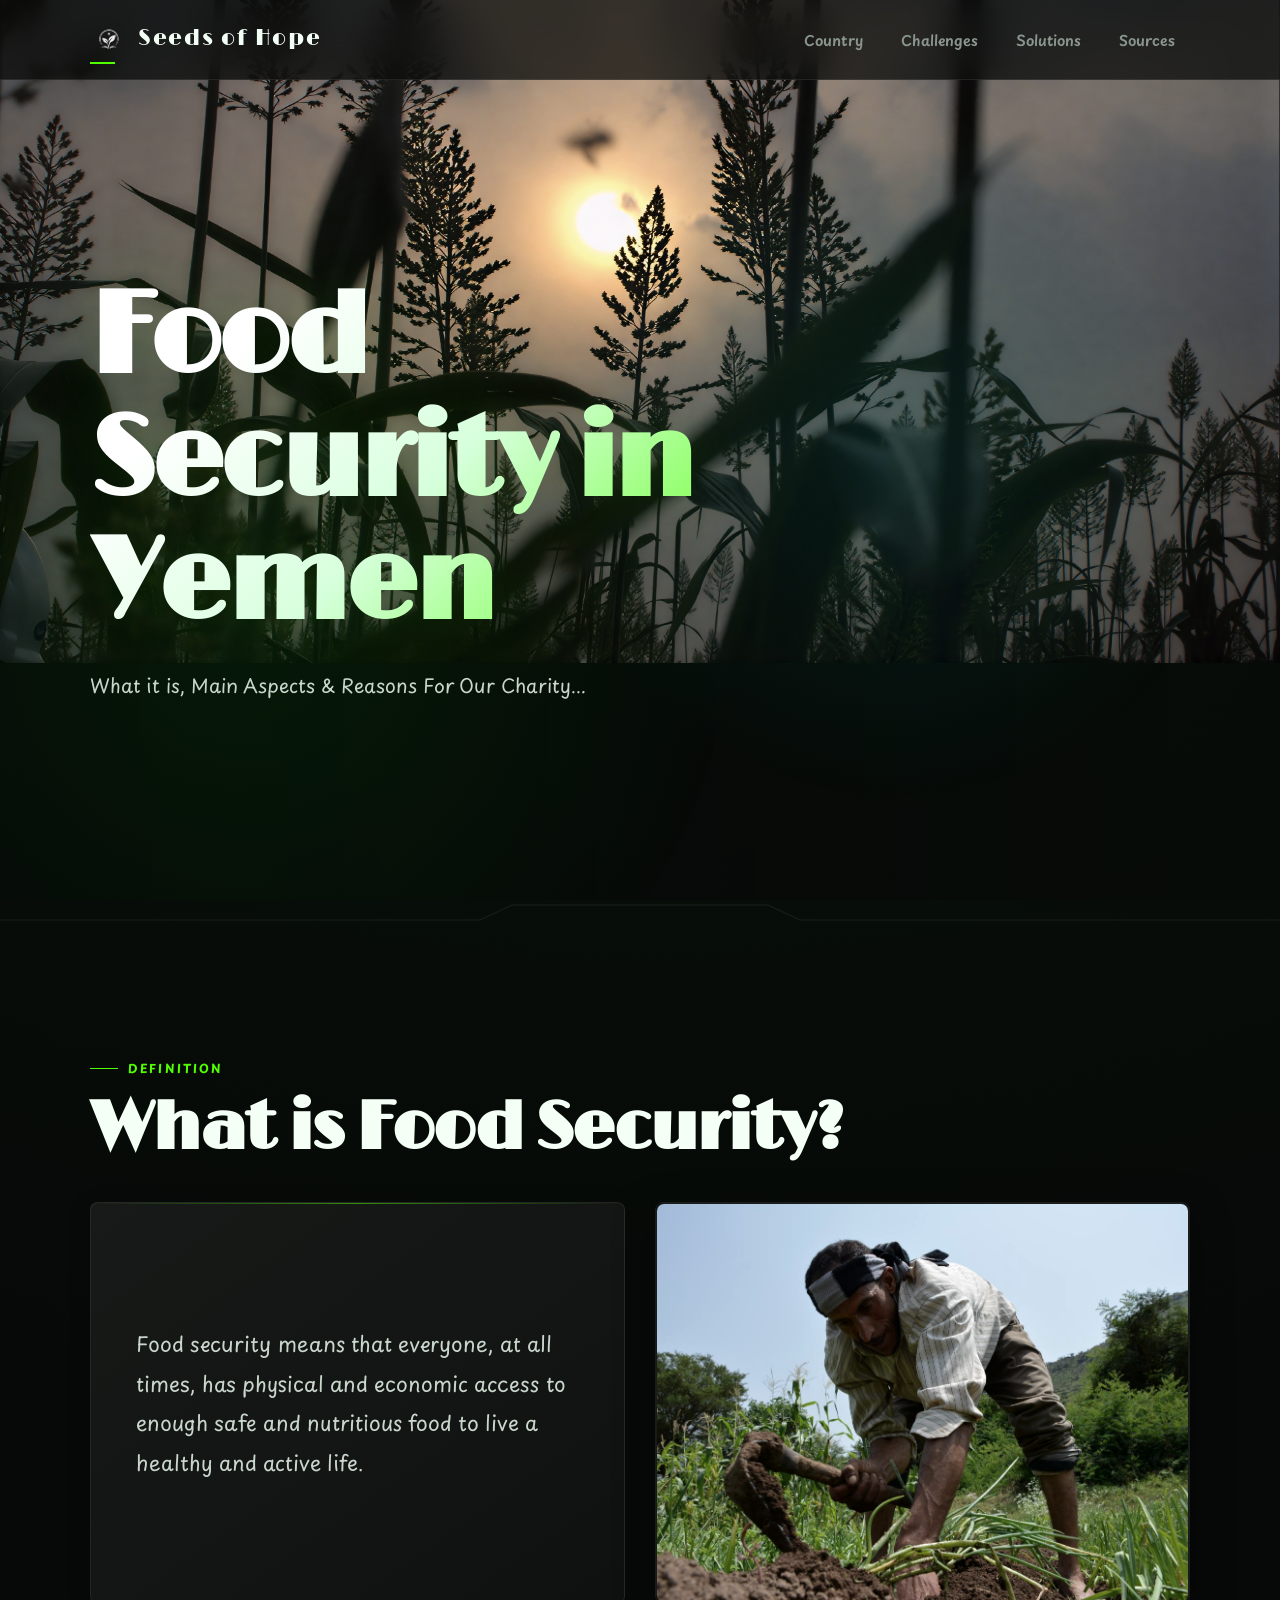
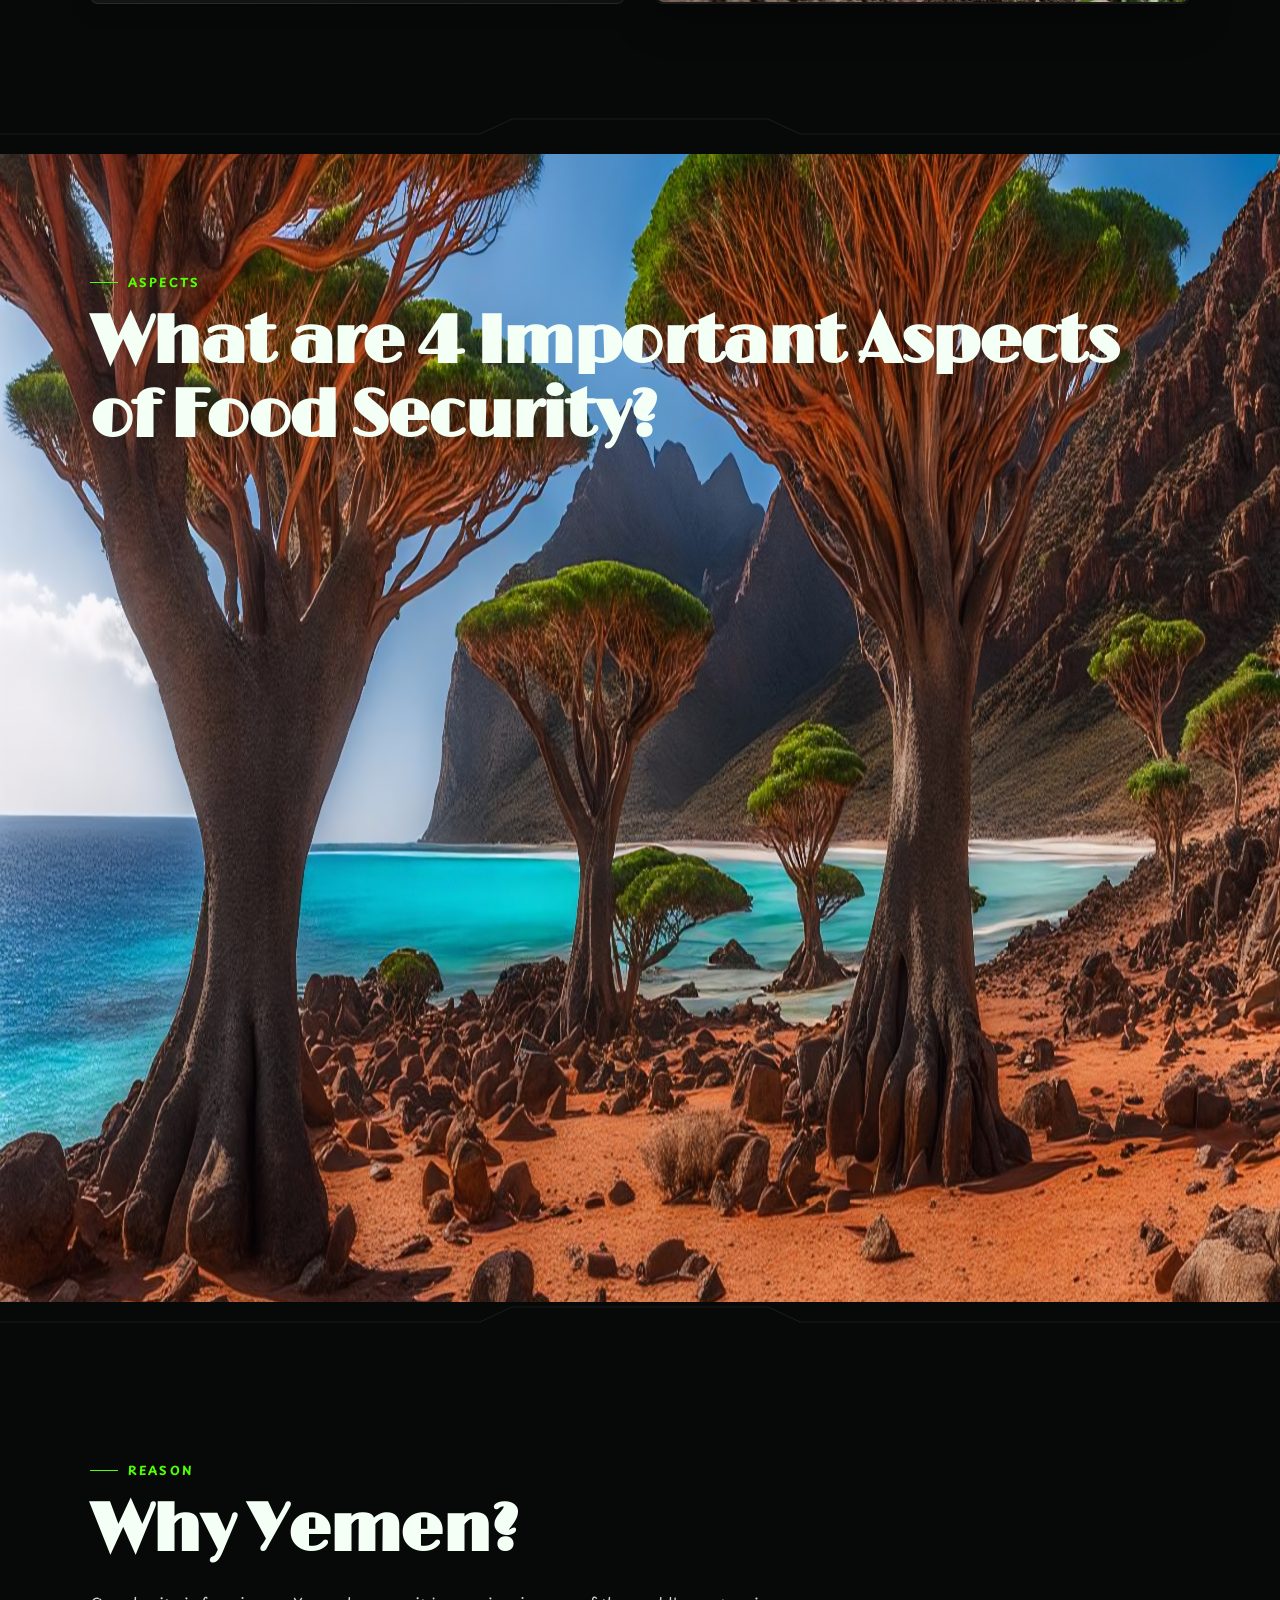
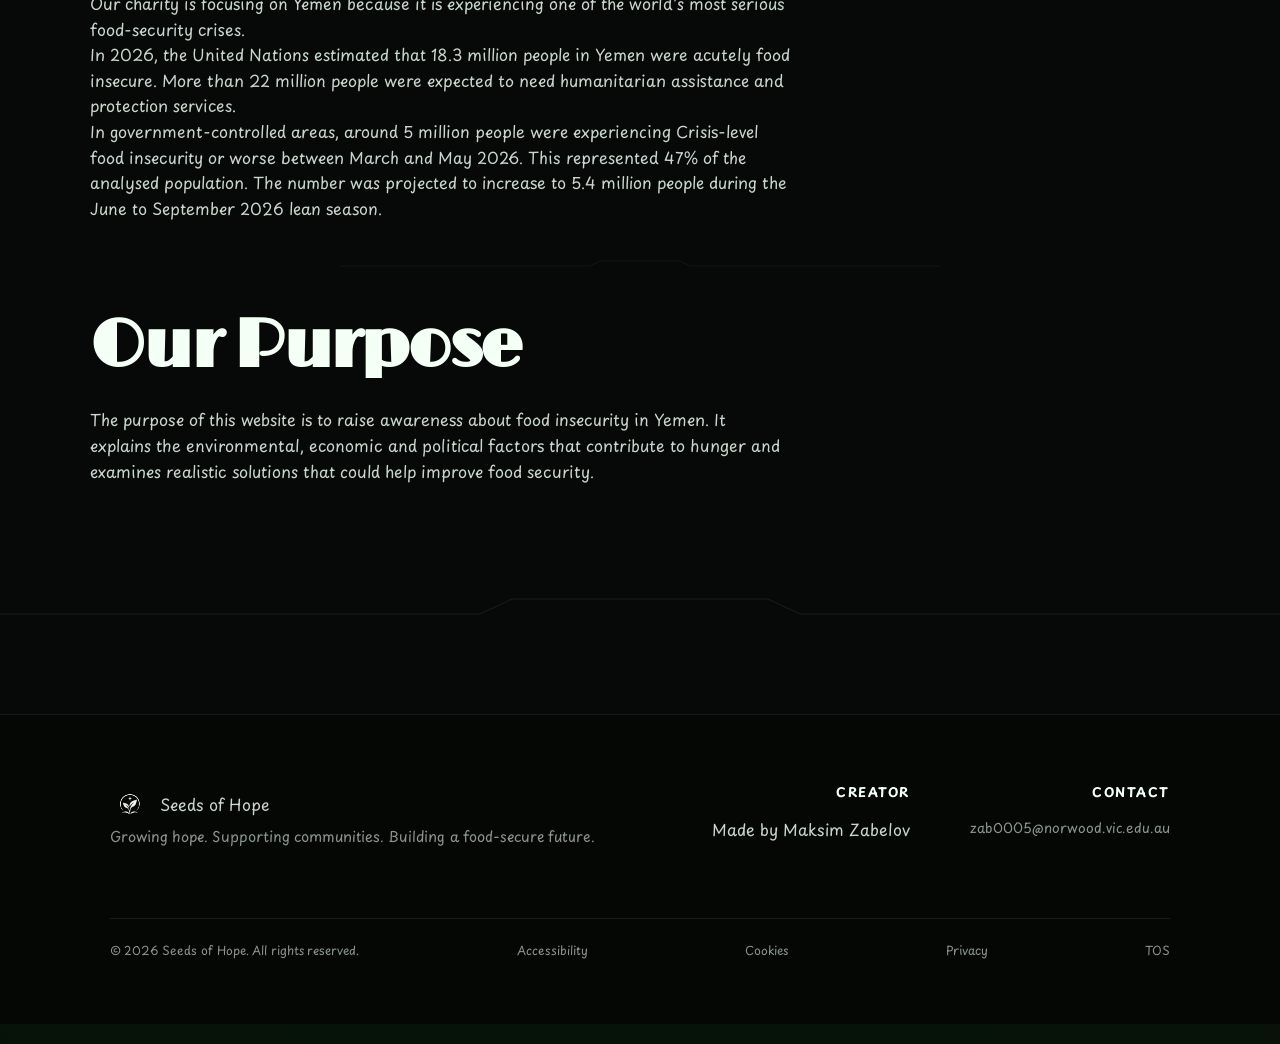
==== commit e68c658e: "Update the mailto" ====
--- a/index.html
+++ b/index.html
@@ -143,7 +143,11 @@
                         <div class="footer-links">
                             <div class="footer-col">
                                 <h4>Creator</h4>
-                                <p>Made by Maksim</p>
+                                <p>Made by Maksim Zabelov</p>
+                            </div>
+                            <div class="footer-col">
+                                <h4>Contact</h4>
+                                <a href="mailto:zab0005@norwood.vic.edu.au">zab0005@norwood.vic.edu.au</a>
                             </div>
                         </div>
                     </div>
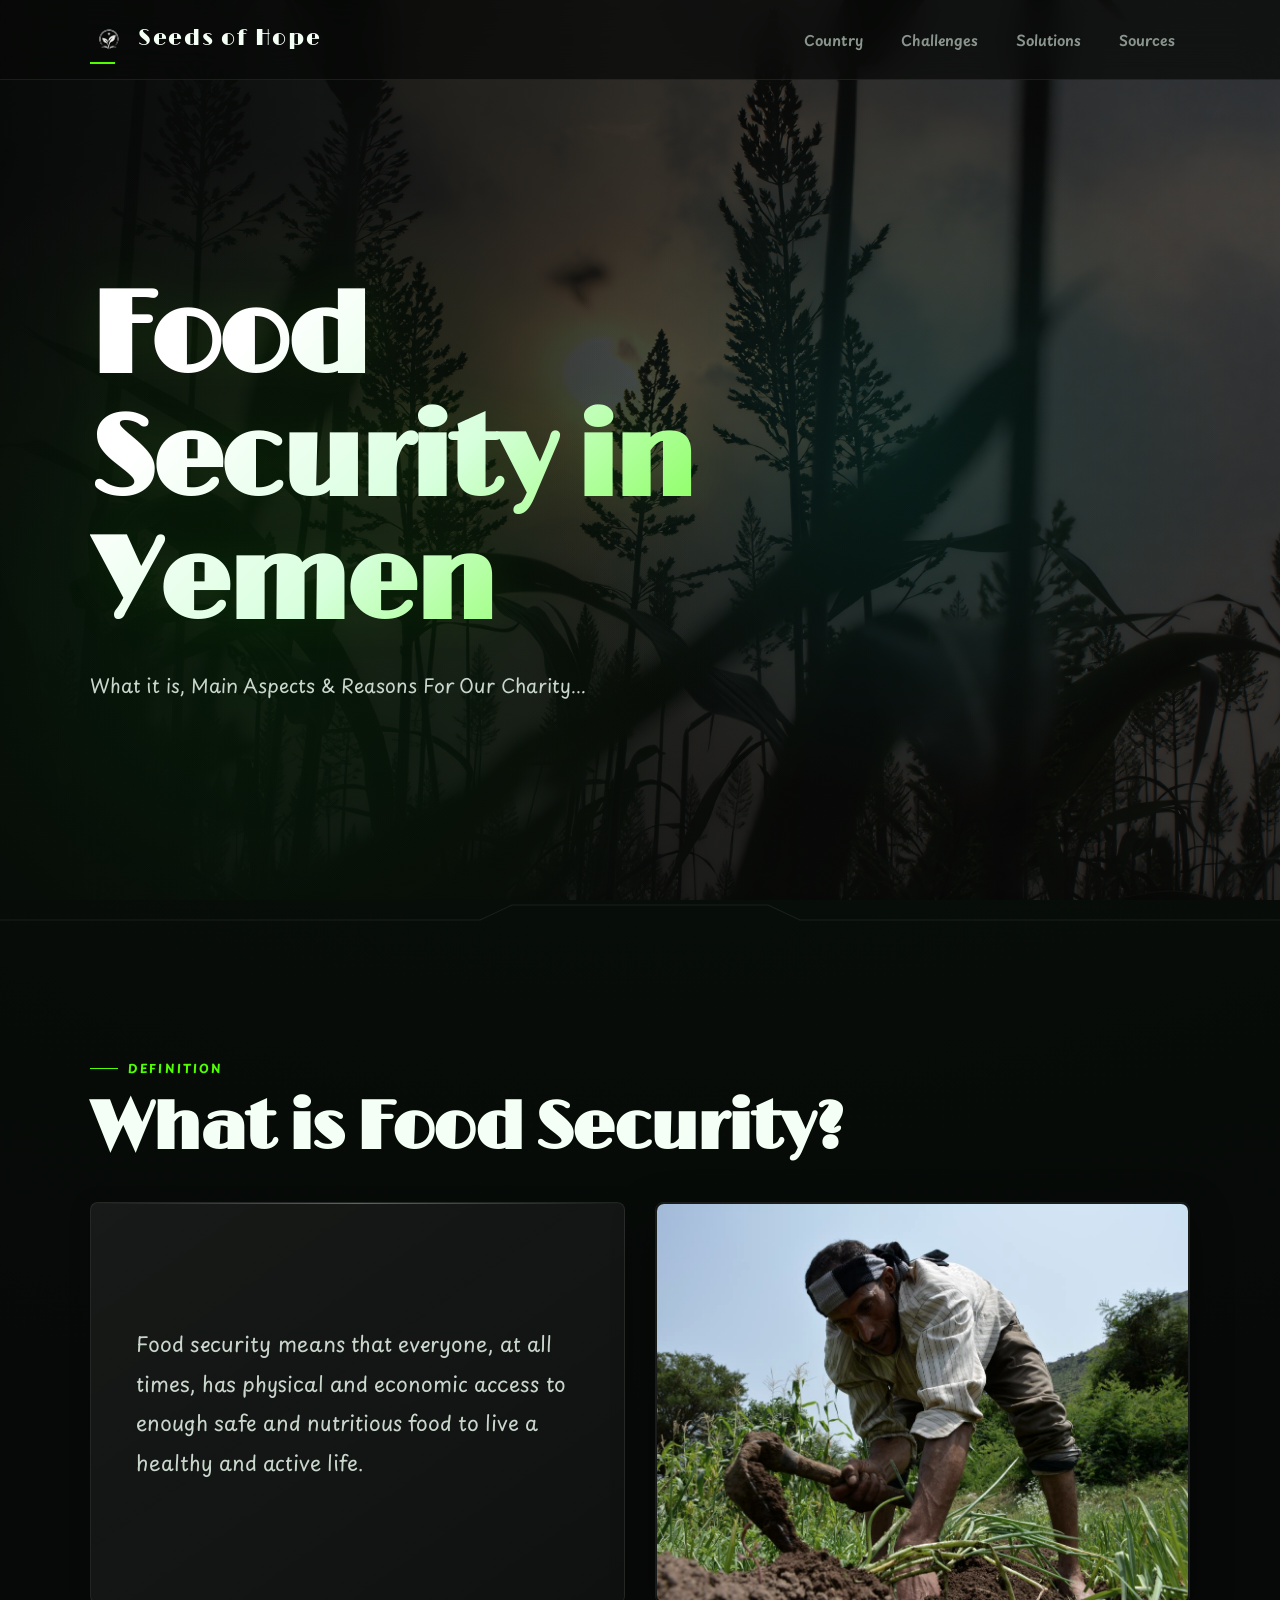
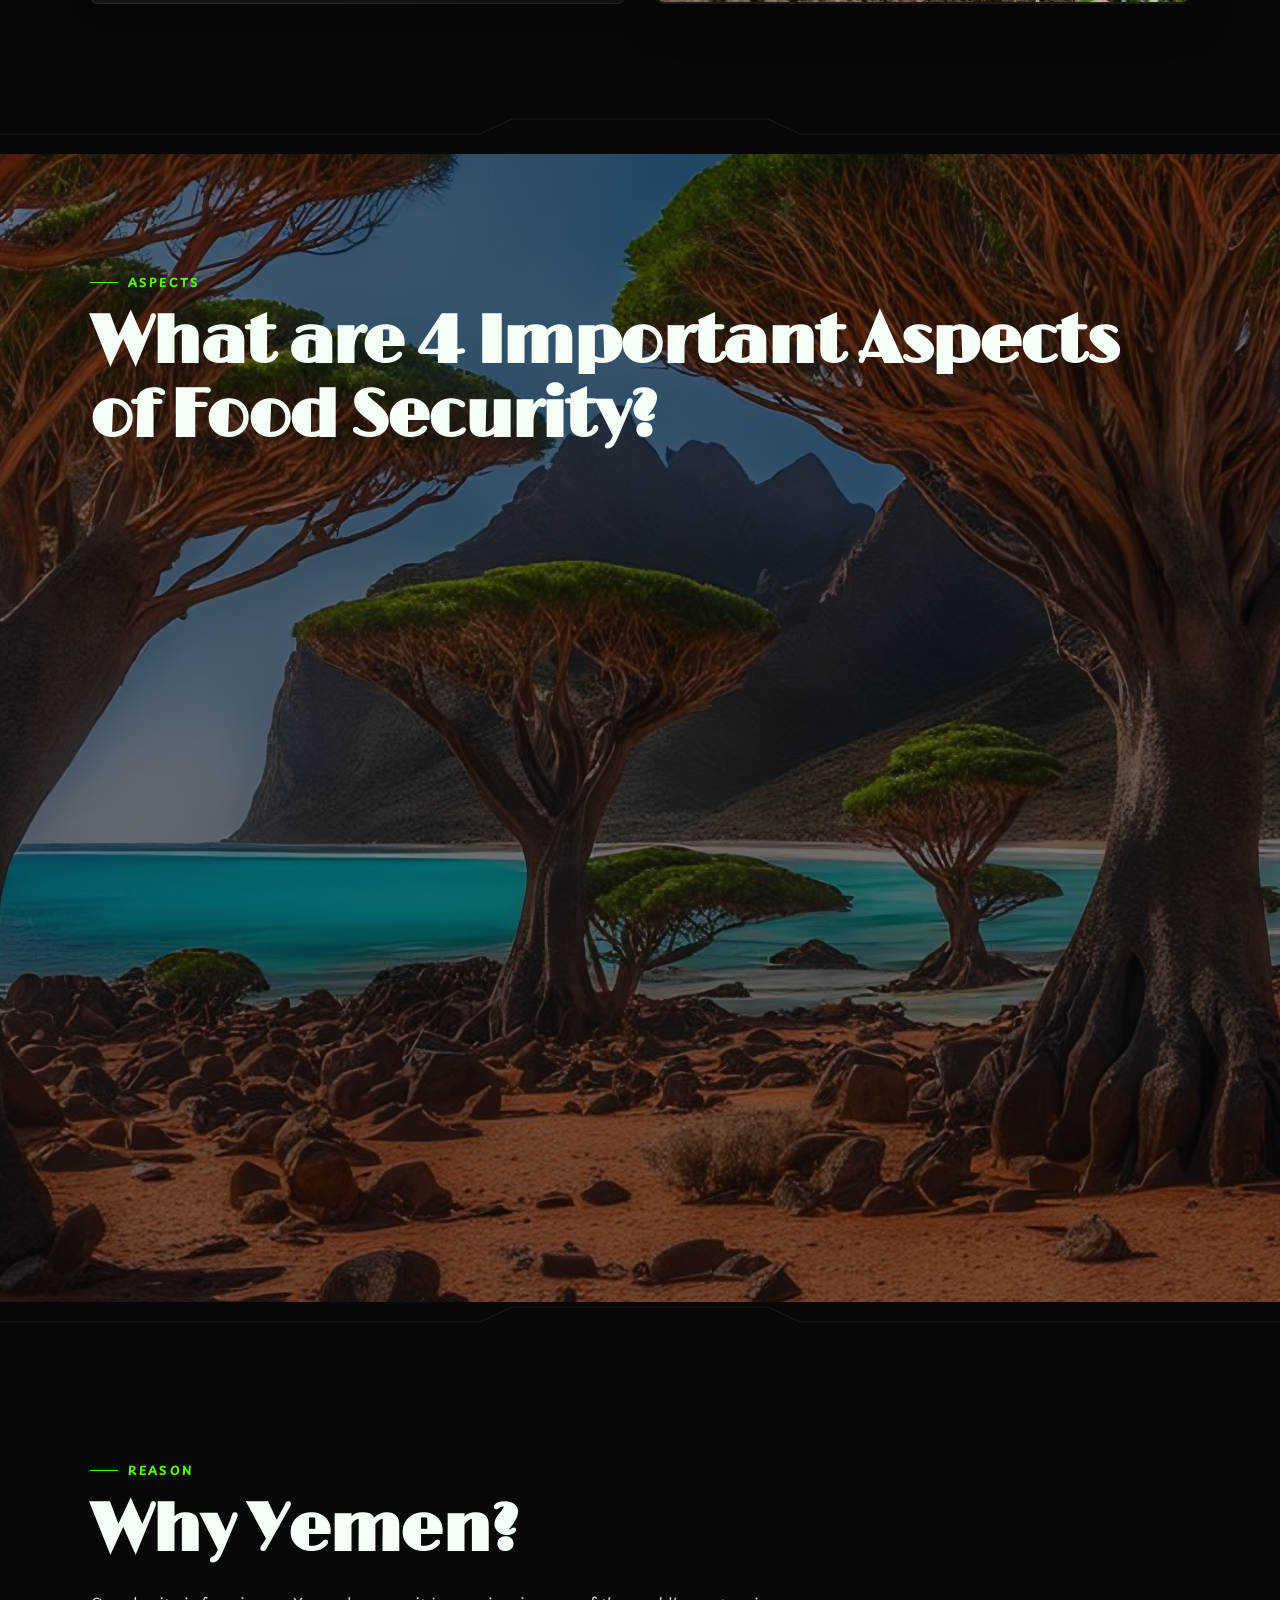
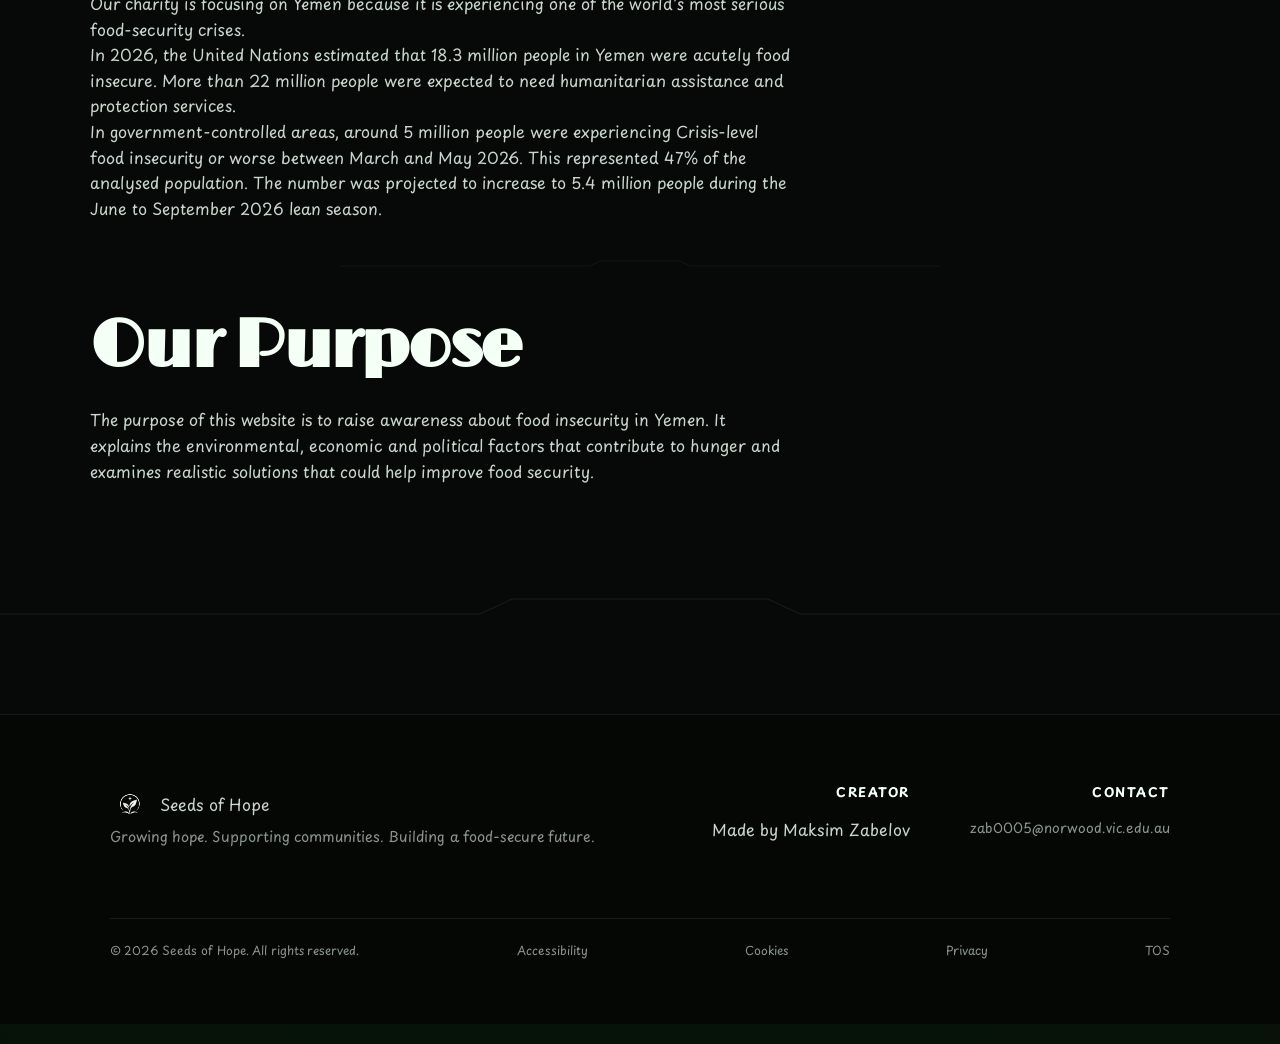
==== commit 872b801b: "Update and Freeze" ====
--- a/index.html
+++ b/index.html
@@ -35,8 +35,8 @@
                         <p class="subtitle">What it is, Main Aspects &amp; Reasons For Our Charity...</p>
                     </div>
                 </div>
-                <div class="hero-background">
-                    <img src="./assets/images/home/hero.png" alt="" aria-hidden="true">
+                <div class="home-hero-background">
+                    <img style="opacity: 0%;" src="./assets/images/home/hero.png" alt="" aria-hidden="true">
                 </div>
             </section>
             <div class="section-breaker" aria-hidden="true">
@@ -73,32 +73,32 @@
                     <h1 class="section-title">What are <strong>4 Important Aspects</strong> of Food Security?</h1>
                 </div>
                 <div class="grid grid--4">
-                    <div class="panel divisions-card reveal" style="--i:0">
+                    <div class="panel divisions-card reveal" style="--i:00">
                         <h3>Food Availability</h3>
                         <p>Food must physically exist in sufficient quantities. This can come from local farming, livestock, fishing, food imports and humanitarian assistance.</p>
                         <p>In Yemen, food availability is affected by low agricultural production, water shortages, drought, conflict and damage to agricultural infrastructure. Yemen also depends heavily on imported food, making the country vulnerable when international prices and transport costs increase.</p>
                         <img class="grid-image" src="./assets/images/home/availability.png" aria-hidden="true">
                     </div>
-                    <div class="panel divisions-card reveal" style="--i:1">
+                    <div class="panel divisions-card reveal" style="--i:01">
                         <h3>Food Accessibility</h3>
                         <p>People must be able to obtain and afford the food that is available</p>
                         <p>Food can exist in a market but still be inaccessible if people cannot afford it. In Yemen, poverty, unemployment, inflation and rising food and fuel prices make it difficult for many families to buy enough food.</p>
                         <img class="grid-image" src="./assets/images/home/accessibility.png" aria-hidden="true">
                     </div>
-                    <div class="panel divisions-card reveal" style="--i:2">
+                    <div class="panel divisions-card reveal" style="--i:02">
                         <h3>Food Stability</h3>
                         <p>People need reliable access to food over time. Food security should not disappear because of a drought, flood, conflict or sudden increase in prices.</p>
                         <p>Yemen has experienced years of conflict and economic instability. Climate-related events such as droughts and flash floods can also damage crops and livestock, making food supplies less reliable.</p>
                         <img class="grid-image" src="./assets/images/home/stability.png" aria-hidden="true">
                     </div>
-                    <div class="panel divisions-card reveal" style="--i:3">
+                    <div class="panel divisions-card reveal" style="--i:03">
                         <h3>Knowledge &amp; Resources</h3>
                         <p>People need the knowledge, resources and services required to produce, prepare and use food safely and effectively.</p>
                         <p>For farmers, this includes access to seeds, fertiliser, irrigation, agricultural equipment, markets, farming knowledge and financial support. In Yemen, farmers often struggle to access these resources because of conflict, high costs, damaged infrastructure and water shortages.</p>
                         <img class="grid-image" src="./assets/images/home/knowledge-resources.png" aria-hidden="true">
                     </div>
                 </div>
-                <img class="section-background" src="assets/images/home/aspects.png" aria-hidden="true">
+                <img style="opacity: 50%;" class="section-background" src="assets/images/home/aspects.png" aria-hidden="true">
             </section>
             <div class="section-breaker" aria-hidden="true">
                 <svg viewBox="0 0 1200 40" preserveAspectRatio="none">
--- a/styles.css
+++ b/styles.css
@@ -39,7 +39,10 @@
     --transition: 250ms ease;
     --transition-slow: 500ms ease;
 
-    --hero-image: url("../assets/images/hero.jpg");
+    --home-hero-image: url("./assets/images/home/hero.png");
+    --solutions-hero-image: url("./assets/images/solutions/hero.png");
+    --country-hero-image: url("./assets/images/country/hero.png");
+    --challenges-hero-image: url("./assets/images/challenges/hero.png");
 
     --nox-background: #050505;
     --nox-surface: #0b0b0b;
@@ -366,14 +369,13 @@
     isolation: isolate;
 }
 
-.hero-background {
+.home-hero-background {
     position: absolute;
-    top: -10%;
-    left: 0;
+    inset: 0;
     z-index: -2;
 
     width: 100%;
-    height: 120%;
+    height: 100%;
 
     background-image:
         linear-gradient(
@@ -382,13 +384,74 @@
             rgba(7, 9, 8, 0.78) 45%,
             rgba(7, 9, 8, 0.45) 100%
         ),
-        var(--hero-image);
+        var(--home-hero-image);
 
     background-repeat: no-repeat;
     background-position: center;
     background-size: cover;
-
-    will-change: transform;
+}
+.challenges-hero-background {
+    position: absolute;
+    inset: 0;
+    z-index: -2;
+
+    width: 100%;
+    height: 100%;
+
+    background-image:
+        linear-gradient(
+            90deg,
+            rgba(7, 9, 8, 0.98) 0%,
+            rgba(7, 9, 8, 0.78) 45%,
+            rgba(7, 9, 8, 0.45) 100%
+        ),
+        var(--challenges-hero-image);
+
+    background-repeat: no-repeat;
+    background-position: center;
+    background-size: cover;
+}
+.solutions-hero-background {
+    position: absolute;
+    inset: 0;
+    z-index: -2;
+
+    width: 100%;
+    height: 100%;
+
+    background-image:
+        linear-gradient(
+            90deg,
+            rgba(7, 9, 8, 0.98) 0%,
+            rgba(7, 9, 8, 0.78) 45%,
+            rgba(7, 9, 8, 0.45) 100%
+        ),
+        var(--solutions-hero-image);
+
+    background-repeat: no-repeat;
+    background-position: center;
+    background-size: cover;
+}
+.country-hero-background {
+    position: absolute;
+    inset: 0;
+    z-index: -2;
+
+    width: 100%;
+    height: 100%;
+
+    background-image:
+        linear-gradient(
+            90deg,
+            rgba(7, 9, 8, 0.98) 0%,
+            rgba(7, 9, 8, 0.78) 45%,
+            rgba(7, 9, 8, 0.45) 100%
+        ),
+        var(--country-hero-image);
+
+    background-repeat: no-repeat;
+    background-position: center;
+    background-size: cover;
 }
 
 .hero::before {
@@ -409,7 +472,6 @@
             transparent 40%
         );
 }
-
 .hero-inner {
     width: min(calc(100% - 40px), var(--max-width));
     margin: 0 auto;
@@ -525,13 +587,10 @@
     width: 100%;
     height: 120%;
 
+    object-fit: cover;
+    object-position: center;
+
     pointer-events: none;
-
-    background: radial-gradient(
-        circle at 80% 20%,
-        rgba(0, 173, 159, 0.07),
-        transparent 30%
-    );
 
     will-change: transform;
 }
@@ -713,26 +772,31 @@
 .grid {
     display: grid;
     gap: 20px;
+    row-gap: 20px;
 }
 
 .grid--1 {
     grid-template-columns: repeat(1, 1fr);
-    width: 1000px;
+    max-width: 1000px;
     margin: 0 auto;
 }
 
 .grid--2 {
     grid-template-columns: repeat(2, 1fr);
-    width: 1500px;
+    max-width: 1500px;
     margin: 0 auto;
 }
 
 .grid--3 {
     grid-template-columns: repeat(3, 1fr);
+    max-width: 2000px;
+    margin: 0 auto;
 }
 
 .grid--4 {
     grid-template-columns: repeat(4, 1fr);
+    max-width: 2500px;
+    margin: 0 auto;
 }
 
 .panel {
@@ -1107,6 +1171,29 @@
 
 .reveal:nth-child(6) {
     transition-delay: 1.25s;
+}
+
+.reveal:nth-child(7) {
+    transition-delay: 1.5s;
+}
+
+.reveal:nth-child(8) {
+    transition-delay: 1.75s;
+}
+
+.reveal:nth-child(9) {
+    transition-delay: 2s;
+}
+
+.reveal:nth-child(10) {
+    transition-delay: 2.25s;
+}
+
+.reveal:nth-child(11) {
+    transition-delay: 2.5s;
+}
+.reveal:nth-child(12) {
+    transition-delay: 2.75s;
 }
 
 /* Scrollbar */
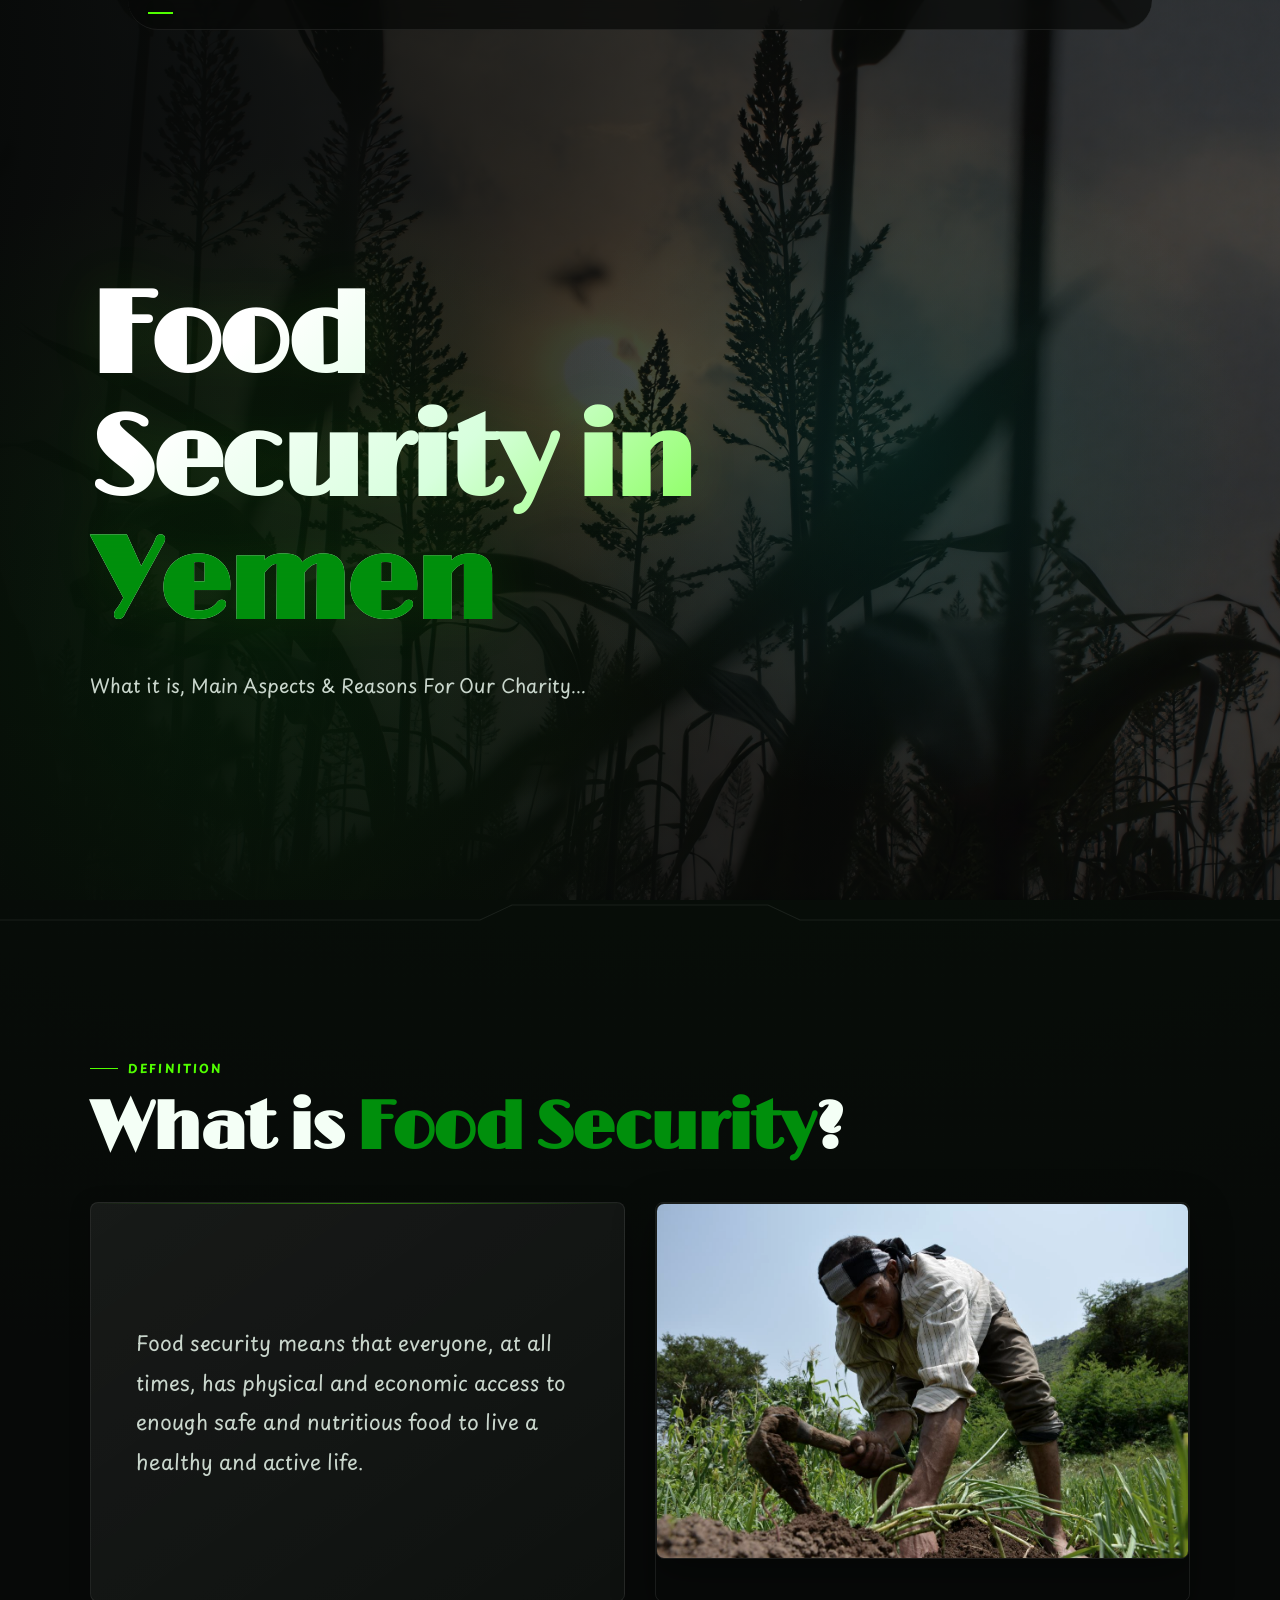
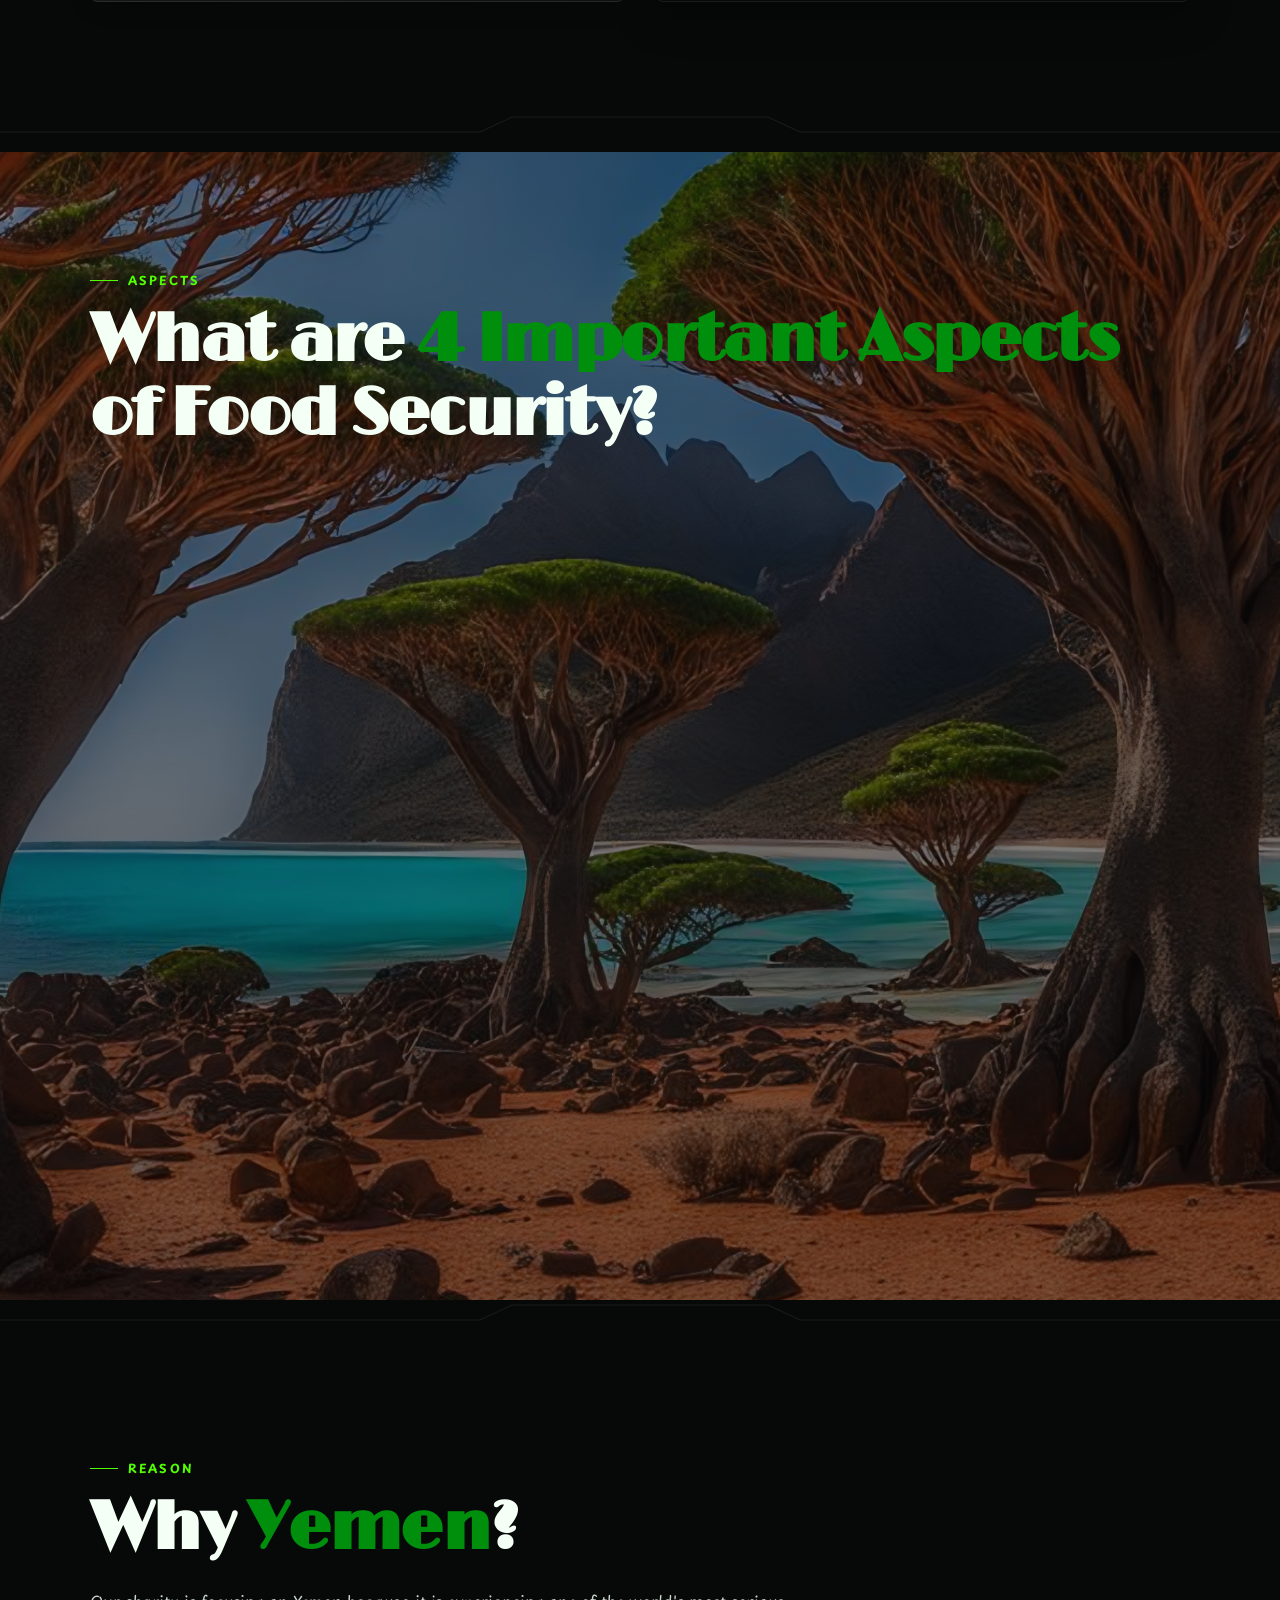
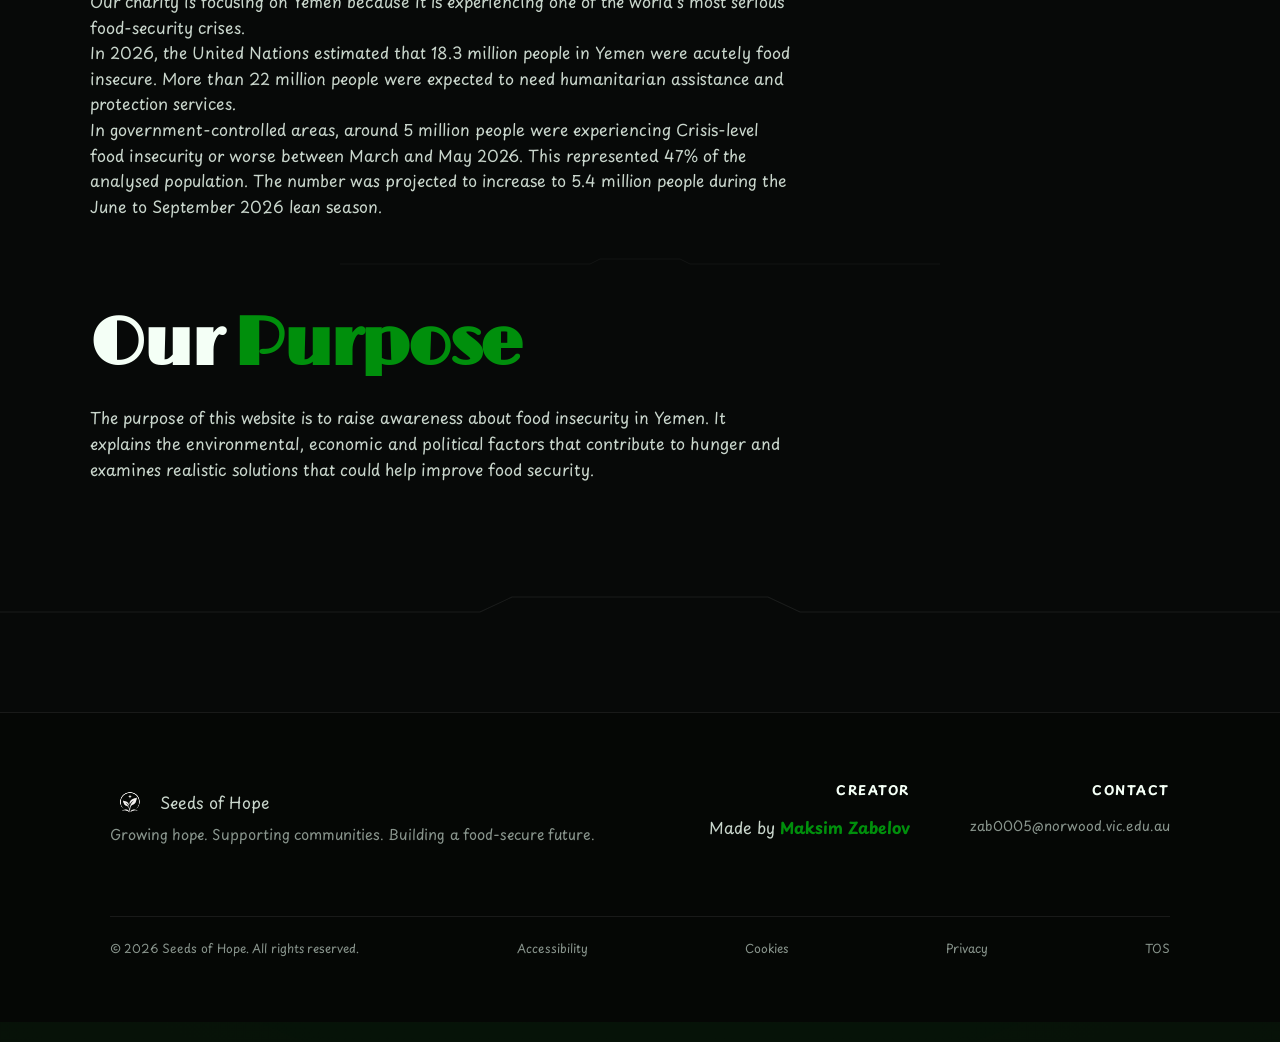
==== commit 9201c075: "mass update" ====
--- a/index.html
+++ b/index.html
@@ -3,30 +3,68 @@
     <head>
         <meta charset="UTF-8">
         <meta name="viewport" content="width=device-width, initial-scale=1.0">
-        <title>Seeds of Hope</title>
+
+        <title>Seeds of Hope | Food Security in Yemen</title>
+
+        <meta
+            name="description"
+            content="Learn about food insecurity in Yemen and how access to food, clean water, and sustainable agriculture can help communities build a more secure future."
+        >
+
+        <meta
+            name="keywords"
+            content="Yemen, food insecurity, food security, hunger, famine, sustainable agriculture, humanitarian aid"
+        >
+
+        <meta name="author" content="Seeds of Hope">
+
+        <meta name="robots" content="index, follow">
+
+        <link rel="canonical" href="https://seedsofhope-noxaryn.web.app/">
+
         <link rel="icon" type="image/png" href="./assets/icons/favicon.png">
+
+        <meta property="og:type" content="website">
+        <meta property="og:title" content="Seeds of Hope | Food Security in Yemen">
+        <meta
+            property="og:description"
+            content="Raising awareness about food insecurity in Yemen and the challenges communities face in accessing food and sustainable resources."
+        >
+        <meta property="og:url" content="https://seedsofhope-noxaryn.web.app/">
+        <meta property="og:image" content="https://seedsofhope-noxaryn.web.app/assets/icons/seeds-of-hope.png">
+        <meta property="og:site_name" content="Seeds of Hope">
+
         <link rel="preconnect" href="https://fonts.googleapis.com">
         <link rel="preconnect" href="https://fonts.gstatic.com" crossorigin>
-        <link href="https://fonts.googleapis.com/css2?family=Limelight&family=Playpen+Sans:wght@100..800&display=swap" rel="stylesheet">
-        <link href="https://fonts.googleapis.com/css2?family=Playpen+Sans:wght@100..800&display=swap" rel="stylesheet">
+
+        <link
+            href="https://fonts.googleapis.com/css2?family=Limelight&family=Playpen+Sans:wght@100..800&display=swap"
+            rel="stylesheet"
+        >
+
         <link rel="stylesheet" href="./styles.css">
     </head>
     <button class="scroll-top" aria-label="Scroll to top">⇑</button>
     <body>
-        <header class="site-header">
-            <nav class="nav-bar" id="nav-bar">
-                <a href="#home" class="logo">
-                    <img src="./assets/icons/seeds-of-hope.png" alt="Seeds of Hope">
-                    <span>Seeds of Hope</span>
-                </a>
-                <ul class="nav-links" id="nav-links">
-                    <li><a href="./pages/country.html" class="nav-bar-link">Country</a></li>
-                    <li><a href="./pages/challenges.html" class="nav-bar-link">Challenges</a></li>
-                    <li><a href="./pages/solutions.html" class="nav-bar-link">Solutions</a></li>
-                    <li><a href="./pages/bibliography.html" class="nav-bar-link">Sources</a></li>
-                </ul>
-            </nav>
-        </header>
+        <div class="header-wrapper">
+            <header class="site-header">
+                <nav class="nav-bar" id="nav-bar">
+                    <a href="#home" class="logo">
+                        <img src="./assets/icons/seeds-of-hope.png" alt="Seeds of Hope">
+                        <span>Seeds of Hope</span>
+                    </a>
+                    <ul class="nav-links" id="nav-links">
+                        <li><a href="./pages/country.html" class="nav-bar-link">Country</a></li>
+                        <li><a href="./pages/challenges.html" class="nav-bar-link">Challenges</a></li>
+                        <li><a href="./pages/solutions.html" class="nav-bar-link">Solutions</a></li>
+                        <li><a href="./pages/bibliography.html" class="nav-bar-link">Sources</a></li>
+                    </ul>
+                </nav>
+            </header>
+            <div class="header-trigger">
+                <span></span>
+            </div>
+        </div>
         <main id="top">
             <section class="hero" id="hero">
                 <div class="hero-inner">
@@ -119,7 +157,7 @@
                             <path d="M0 10 H250 L260 5 H340 L350 10 H600" />
                         </svg>
                     </div>
-                    <h1 class="section-title">Our Purpose</h1>
+                    <h1 class="section-title">Our <strong>Purpose</strong></h1>
                     <div class="section-p">
                         <p>The purpose of this website is to raise awareness about food insecurity in Yemen. It explains the environmental, economic and political factors that contribute to hunger and examines realistic solutions that could help improve food security.</p>
                     </div>
@@ -130,6 +168,7 @@
                     <path d="M0 20 H450 L480 5 H720 L750 20 H1200" />
                 </svg>
             </div>
+            <div class="footer-wrapper">
             <footer id="site-footer">
                 <div class="section-inner">
                     <div class="footer-top">
@@ -143,7 +182,7 @@
                         <div class="footer-links">
                             <div class="footer-col">
                                 <h4>Creator</h4>
-                                <p>Made by Maksim Zabelov</p>
+                                <p>Made by <strong>Maksim Zabelov</strong></p>
                             </div>
                             <div class="footer-col">
                                 <h4>Contact</h4>
@@ -159,6 +198,7 @@
                         <a href="./legal/terms.html" rel="noopener">TOS</a>
                     </div>
                 </div>
+
                 <button class="nox-mode-toggle" id="nox-mode-toggle" type="button">
                     <span class="nox-mode-icon">NOX</span>
                 </button>
@@ -196,6 +236,7 @@
                     </div>
                 </div>
             </footer>
+            </div>
         </main>
         <script src="./script.js"></script>
     </body>
--- a/styles.css
+++ b/styles.css
@@ -175,16 +175,46 @@
     font-size: 0.75rem;
 }
 
-/* Header */
-
-.site-header {
+strong {
+    color: var(--primary);
+    text-shadow: none;
+}
+strong:hover {
+    text-shadow:
+        0 0 1px var(--nox-primary),
+        0 0 2px var(--nox-primary),
+        0 0 4px var(--nox-primary),
+        0 0 8px var(--nox-primary);
+}
+
+.header-wrapper {
     position: fixed;
     top: 0;
     left: 0;
+
+    width: 100%;
+    height: calc(var(--header-height) + 50px);
+
     z-index: 1000;
 
-    width: 100%;
+    /* invisible */
+    background: transparent;
+
+    /* allows the wrapper to detect hover */
+    pointer-events: auto;
+}
+
+.site-header {
+    position: absolute;
+    top: -50px;
+    left: 10%;
+
+    width: 80%;
     height: var(--header-height);
+
+    border-radius: 30px;
+
+    align-items: center;
 
     background: rgba(7, 9, 8, 0.72);
     border-bottom: 1px solid var(--border);
@@ -195,13 +225,16 @@
     transition:
         background var(--transition),
         border-color var(--transition),
-        box-shadow var(--transition);
-}
-
-.site-header:hover {
+        box-shadow var(--transition),
+        transform var(--transition);
+}
+
+.header-wrapper:hover .site-header {
     background: rgba(7, 9, 8, 0.88);
     border-color: var(--border-light);
     box-shadow: var(--shadow-sm);
+
+    transform: translateY(80%);
 }
 
 .nav-bar {
@@ -285,7 +318,8 @@
 
     transition:
         color var(--transition),
-        background var(--transition);
+        background var(--transition),
+        transform var(--transition);
 }
 
 .nav-bar-link::before {
@@ -308,6 +342,7 @@
 .nav-bar-link:hover {
     color: var(--text);
     background: rgba(255, 255, 255, 0.04);
+    transform: scale(1.2);
 }
 
 .nav-bar-link:hover::before {
@@ -322,6 +357,8 @@
     color: var(--primary);
     font-size: 1.2rem;
     font-weight: 800;
+
+    text-shadow: 0 0 1px var(--nox-accent);
 
     border-radius: var(--radius-sm);
 
@@ -356,7 +393,6 @@
     transform: scaleX(1);
 }
 
-/* Hero */
 
 .hero {
     position: relative;
@@ -508,9 +544,16 @@
 .subtitle {
     max-width: 600px;
 
+    position: relative;
+
     color: var(--text-muted);
     font-size: clamp(1rem, 2vw, 1.2rem);
     line-height: 1.8;
+    transition: transform var(--transition), translate var(--transition);
+}
+
+.subtitle:hover {
+    transform: translateX(10%) translateY(-10%) scale(1.2);
 }
 
 @keyframes heroEnter {
@@ -525,7 +568,6 @@
     }
 }
 
-/* General sections */
 
 .section {
     position: relative;
@@ -551,6 +593,11 @@
     font-weight: 700;
     text-transform: uppercase;
     letter-spacing: 0.18em;
+    transition: transform var(--transition);
+}
+
+.section-eyebrow:hover {
+    transform: translateX(50%) scale(2);
 }
 
 .section-eyebrow::before {
@@ -602,6 +649,11 @@
     color: var(--primary-light);
     font-size: 2rem;
     line-height: 1.8;
+    transition: transform var(--transition);
+}
+
+.section-subtitle:hover {
+    transform: translateX(10%) scale(1.125);
 }
 
 .bullet {
@@ -611,6 +663,12 @@
 
     color: var(--text-muted);
     list-style: none;
+
+    transition: transform var(--transition);
+}
+
+.bullet:hover {
+    transform: translateX(50%) scale(2);
 }
 
 .bullet::before {
@@ -672,7 +730,6 @@
 }
 
 
-/* Definition section */
 
 .definition-content {
     width: min(100%, var(--max-width));
@@ -745,7 +802,7 @@
 
 .definition-image {
     width: 100%;
-    height: 400px;
+    height: auto;
     object-fit: cover;
 
     border: 1px solid var(--border);
@@ -767,12 +824,12 @@
     border-color: rgba(81, 255, 0, 0.22);
 }
 
-/* Cards and grids */
 
 .grid {
     display: grid;
     gap: 20px;
     row-gap: 20px;
+    align-items: flex-start;
 }
 
 .grid--1 {
@@ -804,6 +861,8 @@
 
     padding: 28px;
     overflow: hidden;
+
+    height: 100%;
 
     background:
         linear-gradient(
@@ -923,7 +982,6 @@
     filter: saturate(1) contrast(1.05);
 }
 
-/* Buttons */
 
 .button {
     min-height: 46px;
@@ -976,7 +1034,6 @@
     box-shadow: none;
 }
 
-/* Footer */
 
 #site-footer {
     position: relative;
@@ -985,6 +1042,8 @@
     background: #050705;
     border-top: 1px solid var(--border);
 }
+
+
 
 .footer-top {
     width: min(calc(100% - 40px), var(--max-width));
@@ -1082,12 +1141,11 @@
     height: 50px;
 }
 
-/* Scroll to top */
 
 .scroll-top {
     position: fixed;
-    right: 25px;
-    bottom: 25px;
+    right: 50px;
+    bottom: 50px;
     z-index: 1000;
 
     width: 46px;
@@ -1096,11 +1154,14 @@
     display: grid;
     place-items: center;
 
+    font-size: 1rem;
+    font-weight: 600;
+
     color: var(--text);
     background: rgba(10, 13, 11, 0.8);
 
     border: 1px solid var(--border-light);
-    border-radius: 50%;
+    border-radius: 25%;
 
     backdrop-filter: blur(12px);
     box-shadow: var(--shadow-md);
@@ -1114,7 +1175,10 @@
         visibility var(--transition),
         transform var(--transition),
         border-color var(--transition),
-        color var(--transition);
+        color var(--transition),
+        font-size var(--transition),
+        font-weight var(--transition),
+        border-radius var(--transition);
 }
 
 .scroll-top.visible {
@@ -1127,13 +1191,16 @@
     color: var(--accent);
     border-color: rgba(81, 255, 0, 0.35);
     box-shadow: var(--glow-accent);
+    transform: scale(1.25);
+    font-size: 1.5rem;
+    font-weight: 800;
+    border-radius: 50%;
 }
 
 .scroll-top:active {
     transform: translateY(0);
 }
 
-/* Scroll reveal */
 
 .reveal {
     opacity: 0;
@@ -1196,7 +1263,6 @@
     transition-delay: 2.75s;
 }
 
-/* Scrollbar */
 
 ::-webkit-scrollbar {
     width: 10px;
@@ -1222,7 +1288,6 @@
     box-shadow: 0 0 10px rgba(81, 255, 0, 0.35);
 }
 
-/* Responsive */
 
 @media (max-width: 900px) {
     .grid--4 {
@@ -1404,7 +1469,6 @@
 }
 
 
-/* Noxaryn mode */
 
 body.nox-mode {
     --background: var(--nox-background);
@@ -1444,10 +1508,10 @@
         background-color 300ms ease,
         border-color 300ms ease,
         color 300ms ease,
+        text-shadow var(--transition-fast),
         box-shadow 300ms ease;
 }
 
-/* Overlay */
 
 .nox-overlay {
     position: fixed;
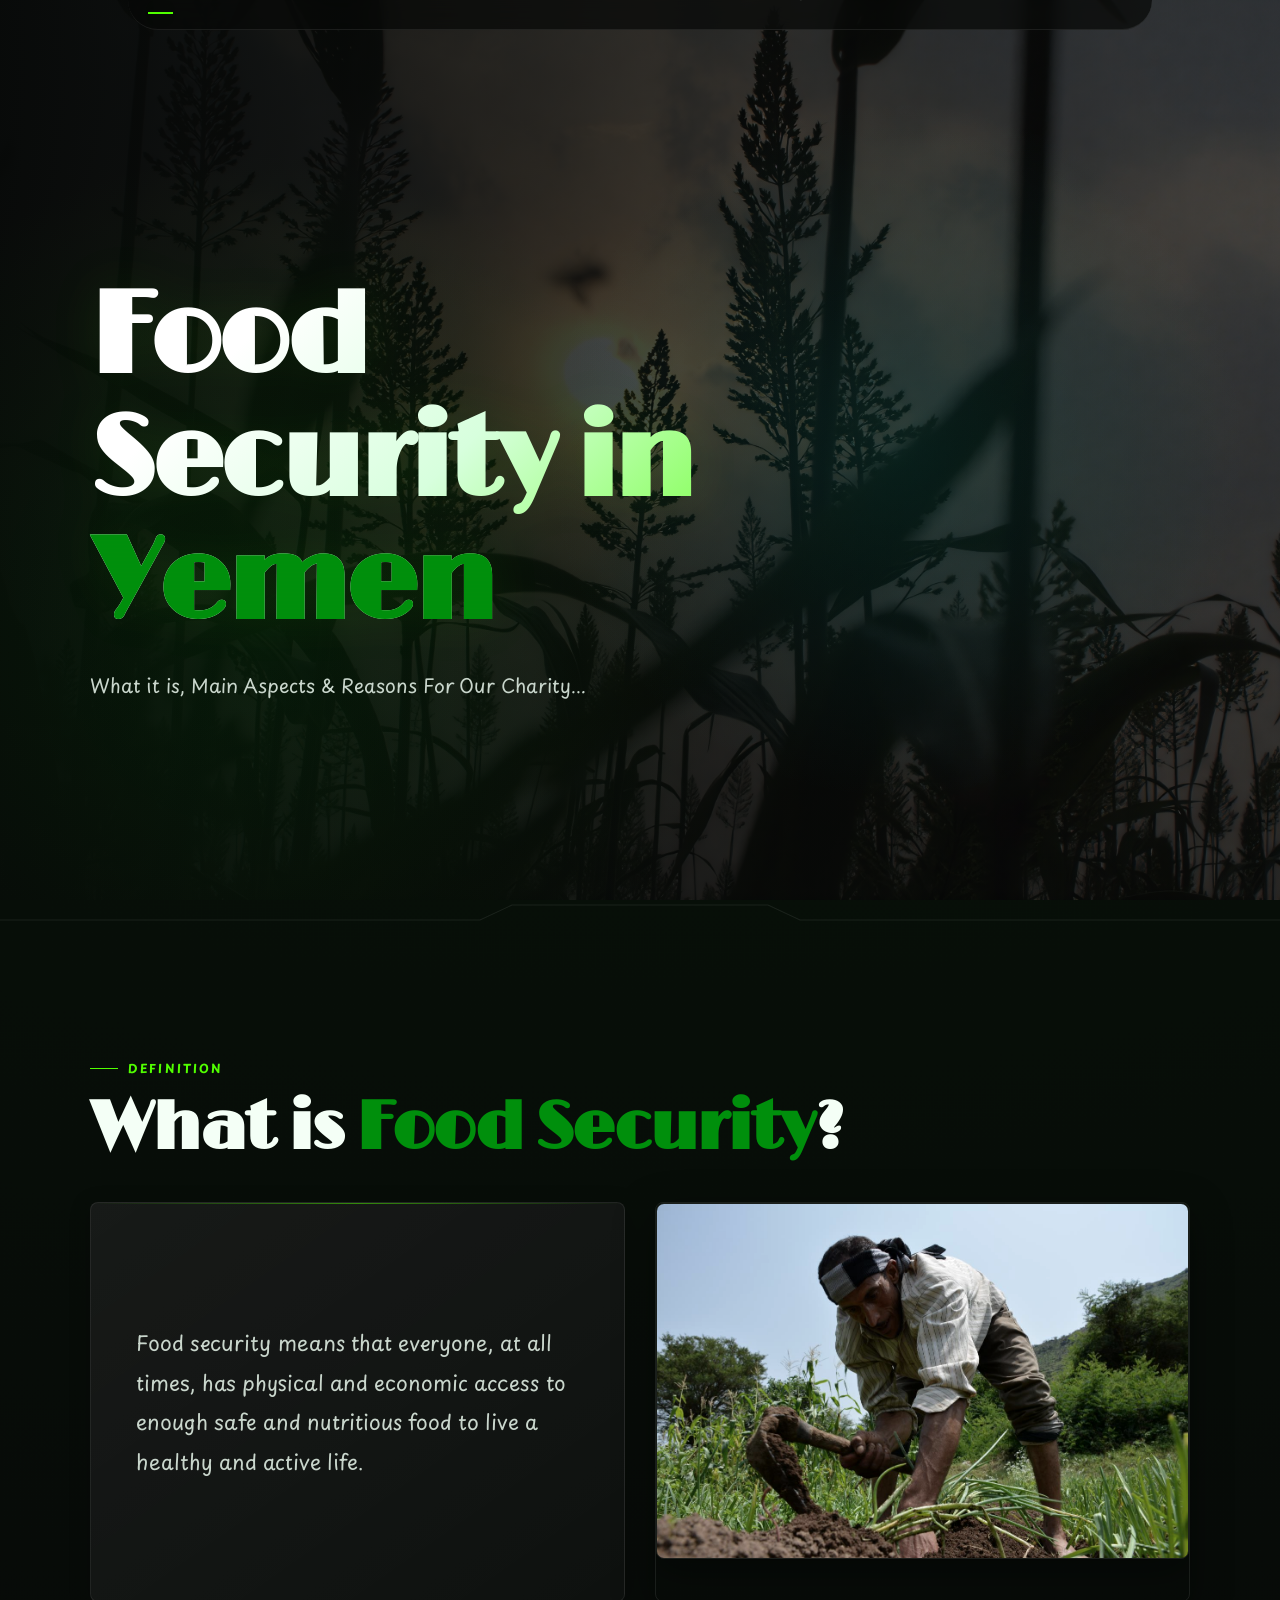
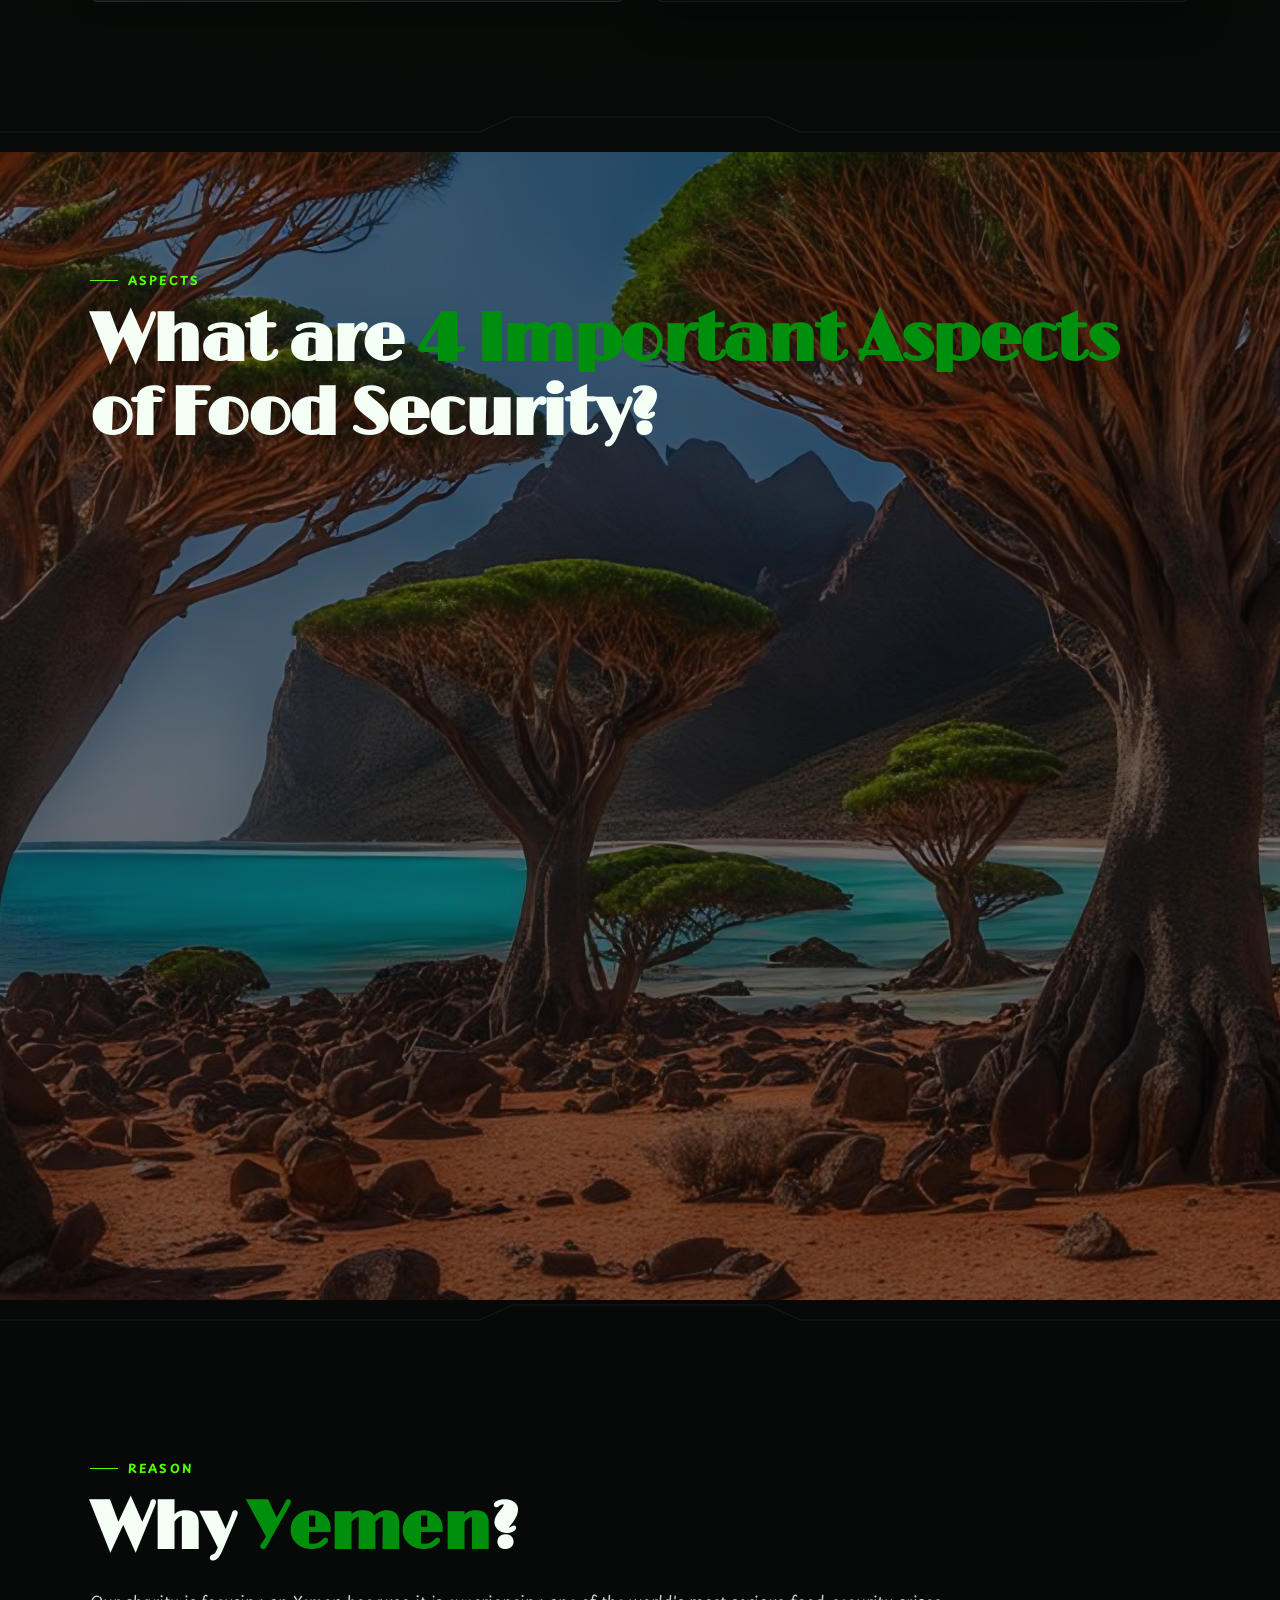
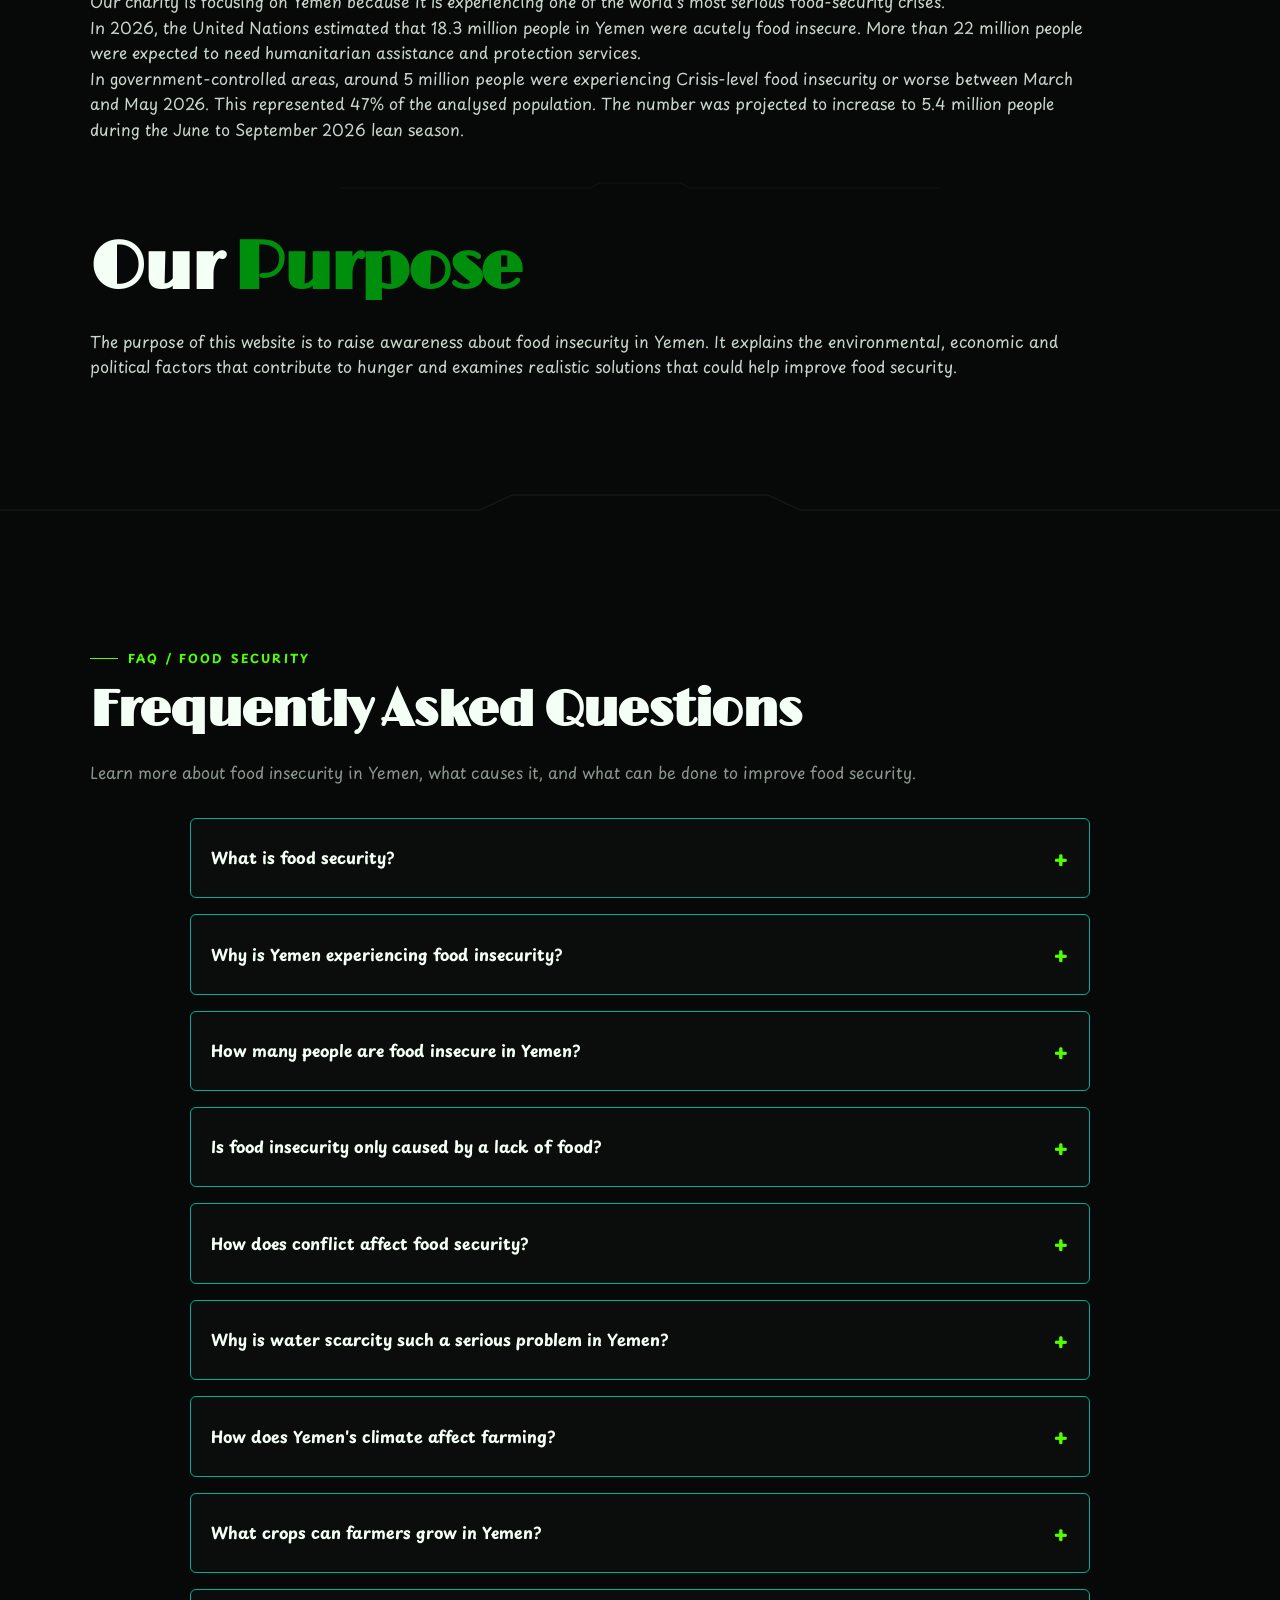
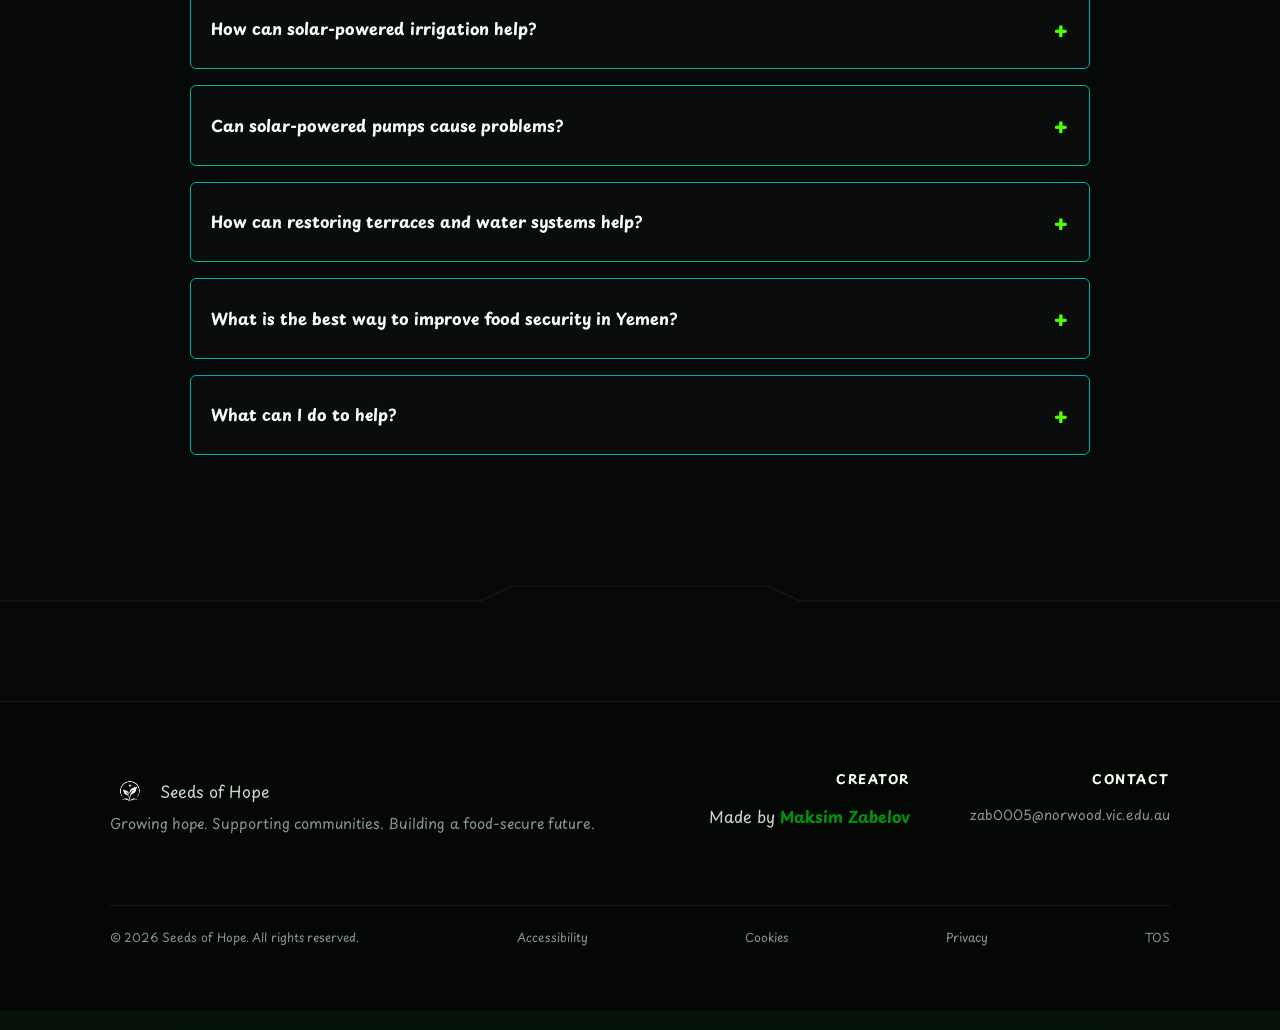
==== commit b919d0d7: "new FAQ section" ====
--- a/index.html
+++ b/index.html
@@ -168,6 +168,217 @@
                     <path d="M0 20 H450 L480 5 H720 L750 20 H1200" />
                 </svg>
             </div>
+            <section class="section">
+                <div class="section-inner">
+                    <span class="section-eyebrow">FAQ / FOOD SECURITY</span>
+                    <h2 class="section-title">Frequently Asked Questions</h2>
+                    <p class="section-p">
+                        Learn more about food insecurity in Yemen, what causes it,
+                        and what can be done to improve food security.
+                    </p>
+                </div>
+                <div class="faq">
+                    <details class="faq-item">
+                        <summary>
+                            What is food security?
+                            <span class="faq-icon">+</span>
+                        </summary>
+                        <div class="faq-answer">
+                            <p>
+                                Food security means that everyone, at all times, has
+                                physical and economic access to enough safe and
+                                nutritious food to live a healthy and active life.
+                            </p>
+                        </div>
+                    </details>
+                    <details class="faq-item">
+                        <summary>
+                            Why is Yemen experiencing food insecurity?
+                            <span class="faq-icon">+</span>
+                        </summary>
+                        <div class="faq-answer">
+                            <p>
+                                Yemen's food-security crisis is caused by several
+                                connected factors, including prolonged conflict,
+                                water scarcity, poverty, rising food prices,
+                                economic instability and climate-related events.
+                            </p>
+                        </div>
+                    </details>
+                    <details class="faq-item">
+                        <summary>
+                            How many people are food insecure in Yemen?
+                            <span class="faq-icon">+</span>
+                        </summary>
+                        <div class="faq-answer">
+                            <p>
+                                In 2026, the United Nations estimated that around
+                                18.3 million people in Yemen were acutely food
+                                insecure. More than 22 million people were expected
+                                to require humanitarian assistance and protection
+                                services.
+                            </p>
+                        </div>
+                    </details>
+                    <details class="faq-item">
+                        <summary>
+                            Is food insecurity only caused by a lack of food?
+                            <span class="faq-icon">+</span>
+                        </summary>
+                        <div class="faq-answer">
+                            <p>
+                                No. Food insecurity is also affected by people's
+                                ability to access and afford food. Conflict,
+                                unemployment, inflation, damaged infrastructure
+                                and high transport costs can make food inaccessible
+                                even when it is available in markets.
+                            </p>
+                        </div>
+                    </details>
+                    <details class="faq-item">
+                        <summary>
+                            How does conflict affect food security?
+                            <span class="faq-icon">+</span>
+                        </summary>
+                        <div class="faq-answer">
+                            <p>
+                                Conflict can damage farms, roads, irrigation systems,
+                                markets and storage facilities. It can also make it
+                                dangerous for farmers and traders to travel. This
+                                disrupts food production and transportation while
+                                reducing employment and household incomes.
+                            </p>
+                        </div>
+                    </details>
+                    <details class="faq-item">
+                        <summary>
+                            Why is water scarcity such a serious problem in Yemen?
+                            <span class="faq-icon">+</span>
+                        </summary>
+                        <div class="faq-answer">
+                            <p>
+                                Yemen has very limited renewable water resources,
+                                while water consumption is higher than the amount
+                                naturally replenished each year. Agriculture uses
+                                most of the country's available water, and groundwater
+                                is being depleted faster than it can naturally
+                                recover.
+                            </p>
+                        </div>
+                    </details>
+                    <details class="faq-item">
+                        <summary>
+                            How does Yemen's climate affect farming?
+                            <span class="faq-icon">+</span>
+                        </summary>
+                        <div class="faq-answer">
+                            <p>
+                                Yemen is mainly arid and semi-arid. High temperatures,
+                                limited rainfall, droughts and unpredictable storms
+                                make farming difficult. Around half of Yemen's
+                                cultivated land is rainfed, meaning farmers depend
+                                directly on rainfall.
+                            </p>
+                        </div>
+                    </details>
+                    <details class="faq-item">
+                        <summary>
+                            What crops can farmers grow in Yemen?
+                            <span class="faq-icon">+</span>
+                        </summary>
+                        <div class="faq-answer">
+                            <p>
+                                Despite the difficult climate, Yemen's highlands
+                                and valleys can support crops such as sorghum,
+                                wheat, barley, vegetables and fruit. Traditional
+                                terraces and water-harvesting systems help farmers
+                                make better use of limited rainfall.
+                            </p>
+                        </div>
+                    </details>
+                    <details class="faq-item">
+                        <summary>
+                            How can solar-powered irrigation help?
+                            <span class="faq-icon">+</span>
+                        </summary>
+                        <div class="faq-answer">
+                            <p>
+                                Solar-powered pumps can provide electricity for
+                                irrigation without relying on expensive fuel.
+                                Combined with drip irrigation, they can deliver
+                                controlled amounts of water directly to crops,
+                                reducing water and farming costs.
+                            </p>
+                        </div>
+                    </details>
+                    <details class="faq-item">
+                        <summary>
+                            Can solar-powered pumps cause problems?
+                            <span class="faq-icon">+</span>
+                        </summary>
+                        <div class="faq-answer">
+                            <p>
+                                Yes. Solar pumps can make groundwater easier to
+                                access, but using them without proper groundwater
+                                management could increase water depletion. They
+                                should therefore be combined with water monitoring,
+                                regulations and responsible water management.
+                            </p>
+                        </div>
+                    </details>
+                    <details class="faq-item">
+                        <summary>
+                            How can restoring terraces and water systems help?
+                            <span class="faq-icon">+</span>
+                        </summary>
+                        <div class="faq-answer">
+                            <p>
+                                Terraces slow water flowing down mountain slopes,
+                                reducing soil erosion and helping water soak into
+                                the ground. Water-harvesting tanks, dams and canals
+                                can also capture rainfall and make it available
+                                for agriculture during drier periods.
+                            </p>
+                        </div>
+                    </details>
+                    <details class="faq-item">
+                        <summary>
+                            What is the best way to improve food security in Yemen?
+                            <span class="faq-icon">+</span>
+                        </summary>
+                        <div class="faq-answer">
+                            <p>
+                                There is no single solution. Yemen needs better
+                                water management, stronger agricultural infrastructure,
+                                support for farmers, access to seeds and fertiliser,
+                                agricultural training and continued humanitarian
+                                assistance. Long-term investment is needed alongside
+                                immediate humanitarian support.
+                            </p>
+                        </div>
+                    </details>
+                    <details class="faq-item">
+                        <summary>
+                            What can I do to help?
+                            <span class="faq-icon">+</span>
+                        </summary>
+                        <div class="faq-answer">
+                            <p>
+                                You can help by learning about food insecurity,
+                                sharing reliable information and supporting
+                                organisations working to provide food, water,
+                                healthcare and agricultural support to communities
+                                affected by the crisis.
+                            </p>
+                        </div>
+                    </details>
+                </div>
+            </section>
+            <div class="section-breaker" aria-hidden="true">
+                <svg viewBox="0 0 1200 40" preserveAspectRatio="none">
+                    <path d="M0 20 H450 L480 5 H720 L750 20 H1200" />
+                </svg>
+            </div>
             <div class="footer-wrapper">
             <footer id="site-footer">
                 <div class="section-inner">
@@ -198,7 +409,6 @@
                         <a href="./legal/terms.html" rel="noopener">TOS</a>
                     </div>
                 </div>
-
                 <button class="nox-mode-toggle" id="nox-mode-toggle" type="button">
                     <span class="nox-mode-icon">NOX</span>
                 </button>
--- a/styles.css
+++ b/styles.css
@@ -576,6 +576,22 @@
     overflow: hidden;
 }
 
+.gif {
+    width: 40%;
+    height: auto;
+    margin-left: 30%;
+    border-color: var(--border-light);
+    border-radius: 10%;
+    transition: transform var(--transition-slow), border-color var(--transition-slow);
+}
+
+.gif:hover {
+    transform: scale(1.5);
+    border-color: var(--border-hover);
+    box-shadow: 0 0 10px var(--primary-light),
+                0 0 20px var(--primary-light);
+}
+
 .section-inner {
     width: min(100%, var(--max-width));
     margin: 0 auto;
@@ -621,8 +637,21 @@
 }
 
 .section-p {
-    max-width: 700px;
+    max-width: 1000px;
     color: var(--text-dim);
+}
+
+.section-p strong {
+    font-size: 1.25rem;
+    color: var(--secondary);
+}
+.section-p em {
+    display: inline-block;
+    font-size: 1.125rem;
+    transition: transform var(--transition);
+}
+.section-p em:hover {
+    transform: translateX(5%) scaleX(1.125) scaleY(1.0625);
 }
 
 .section-background {
@@ -668,7 +697,7 @@
 }
 
 .bullet:hover {
-    transform: translateX(50%) scale(2);
+    transform: translateX(12.5%) scale(1.25);
 }
 
 .bullet::before {
@@ -983,6 +1012,82 @@
 }
 
 
+.faq {
+    max-width: 900px;
+    margin: 2rem auto 0;
+}
+
+.faq-item {
+    margin-bottom: 1rem;
+    background: var(--surface);
+    border: 1px solid var(--secondary);
+    border-radius: 6px;
+    overflow: hidden;
+
+    transition:
+        transform var(--transition),
+        box-shadow var(--transition),
+        border-color var(--transition);
+}
+
+.faq-item:hover {
+    transform: translateY(-2px);
+    border-color: var(--primary-light);
+    box-shadow:
+        0 0 4px var(--primary-light),
+        0 0 6px var(--primary-light),
+        0 0 8px var(--primary-light);
+}
+
+.faq-item summary {
+    display: flex;
+    align-items: center;
+    justify-content: space-between;
+
+    padding: 1.25rem;
+    cursor: pointer;
+
+    color: var(--text);
+    font-weight: 700;
+
+    list-style: none;
+    user-select: none;
+}
+
+.faq-item summary::-webkit-details-marker {
+    display: none;
+}
+
+.faq-icon {
+    flex-shrink: 0;
+    margin-left: 1rem;
+
+    color: var(--accent);
+    font-size: 1.5rem;
+
+    transition: transform var(--transition-fast);
+}
+
+.faq-item[open] .faq-icon {
+    transform: rotate(45deg);
+}
+
+.faq-answer {
+    height: 0;
+    overflow: hidden;
+
+    transition: height var(--transition-fast);
+}
+
+.faq-answer p {
+    margin: 0;
+    padding: 0 1.25rem 1.25rem;
+
+    color: var(--text-dim);
+    line-height: 1.7;
+}
+
+
 .button {
     min-height: 46px;
     padding: 0 22px;
@@ -1168,18 +1273,19 @@
 
     opacity: 0;
     visibility: hidden;
-    transform: translateY(15px);
+    transform: translateX(15px) translateY(15px);
 
     transition:
         opacity var(--transition),
         visibility var(--transition),
-        transform var(--transition),
+        transform var(--transition-slow),
         border-color var(--transition),
         color var(--transition),
         font-size var(--transition),
         font-weight var(--transition),
         border-radius var(--transition);
 }
+
 
 .scroll-top.visible {
     opacity: 1;
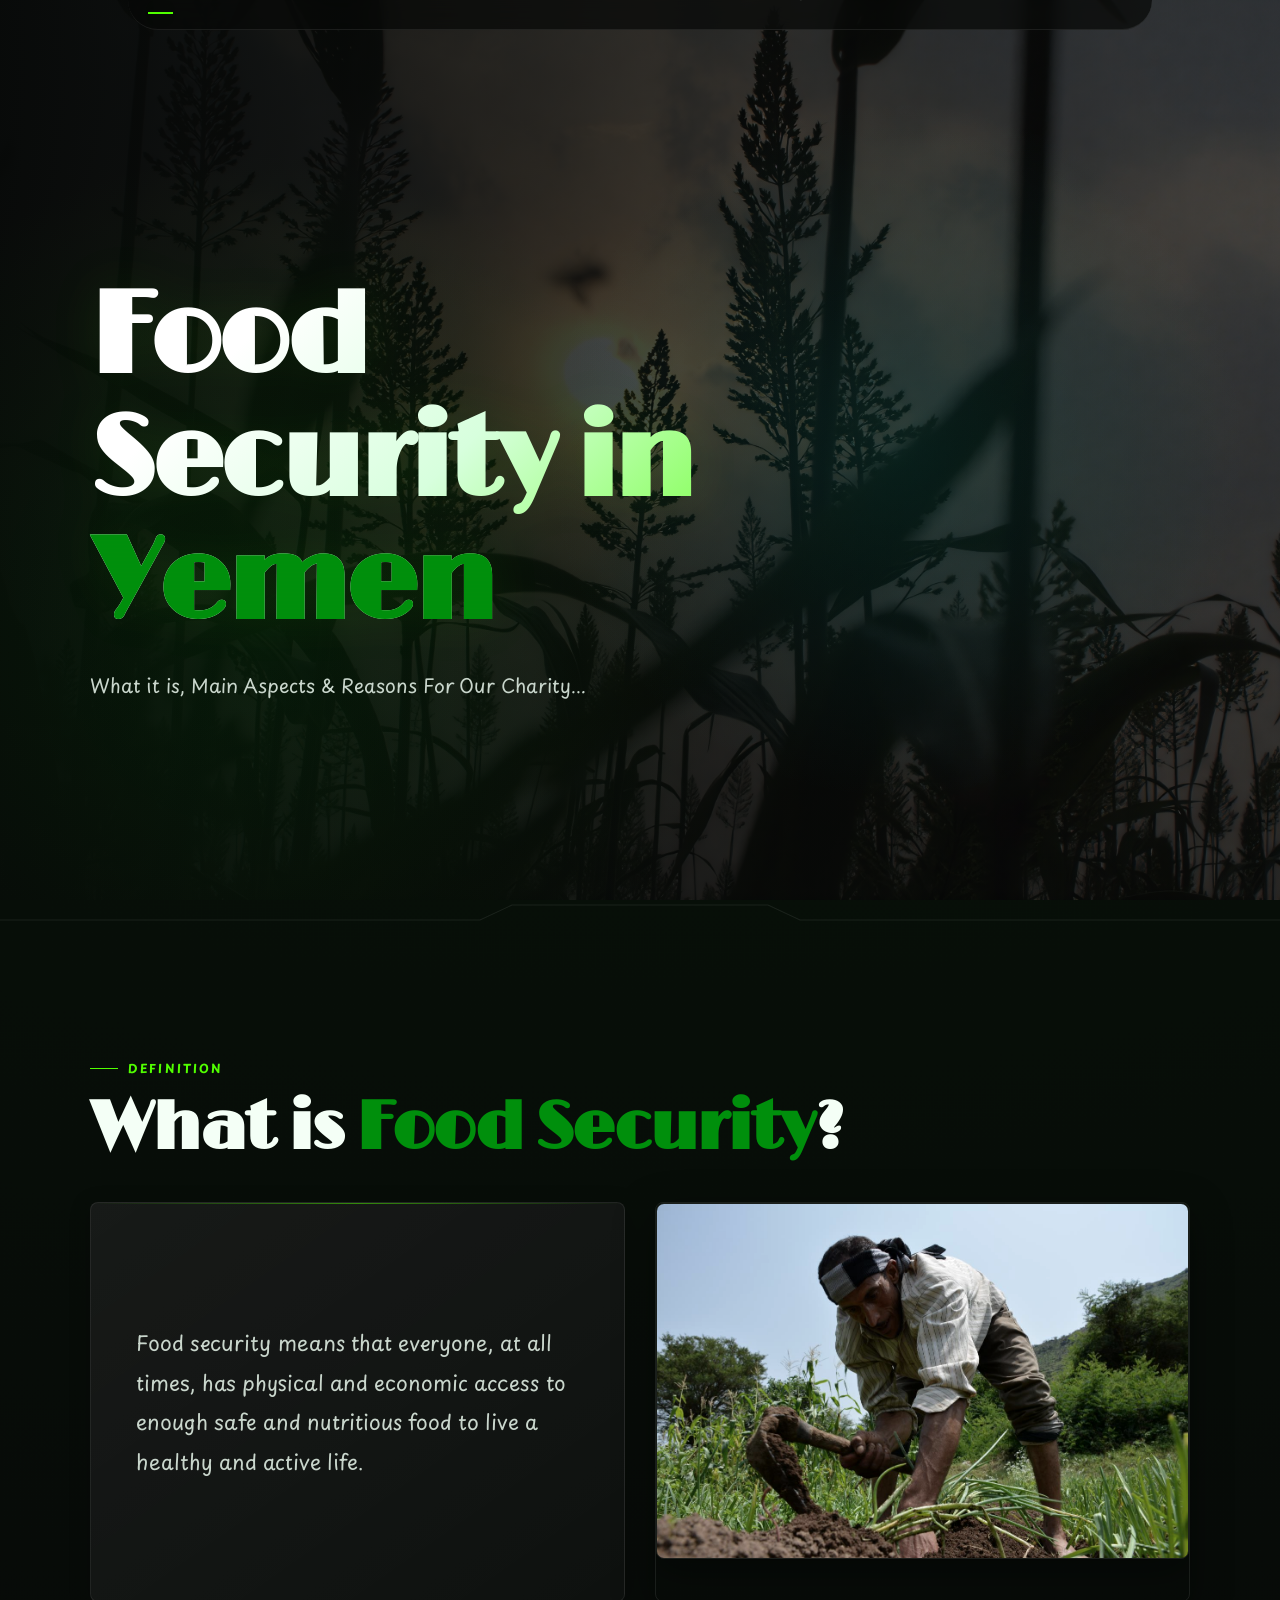
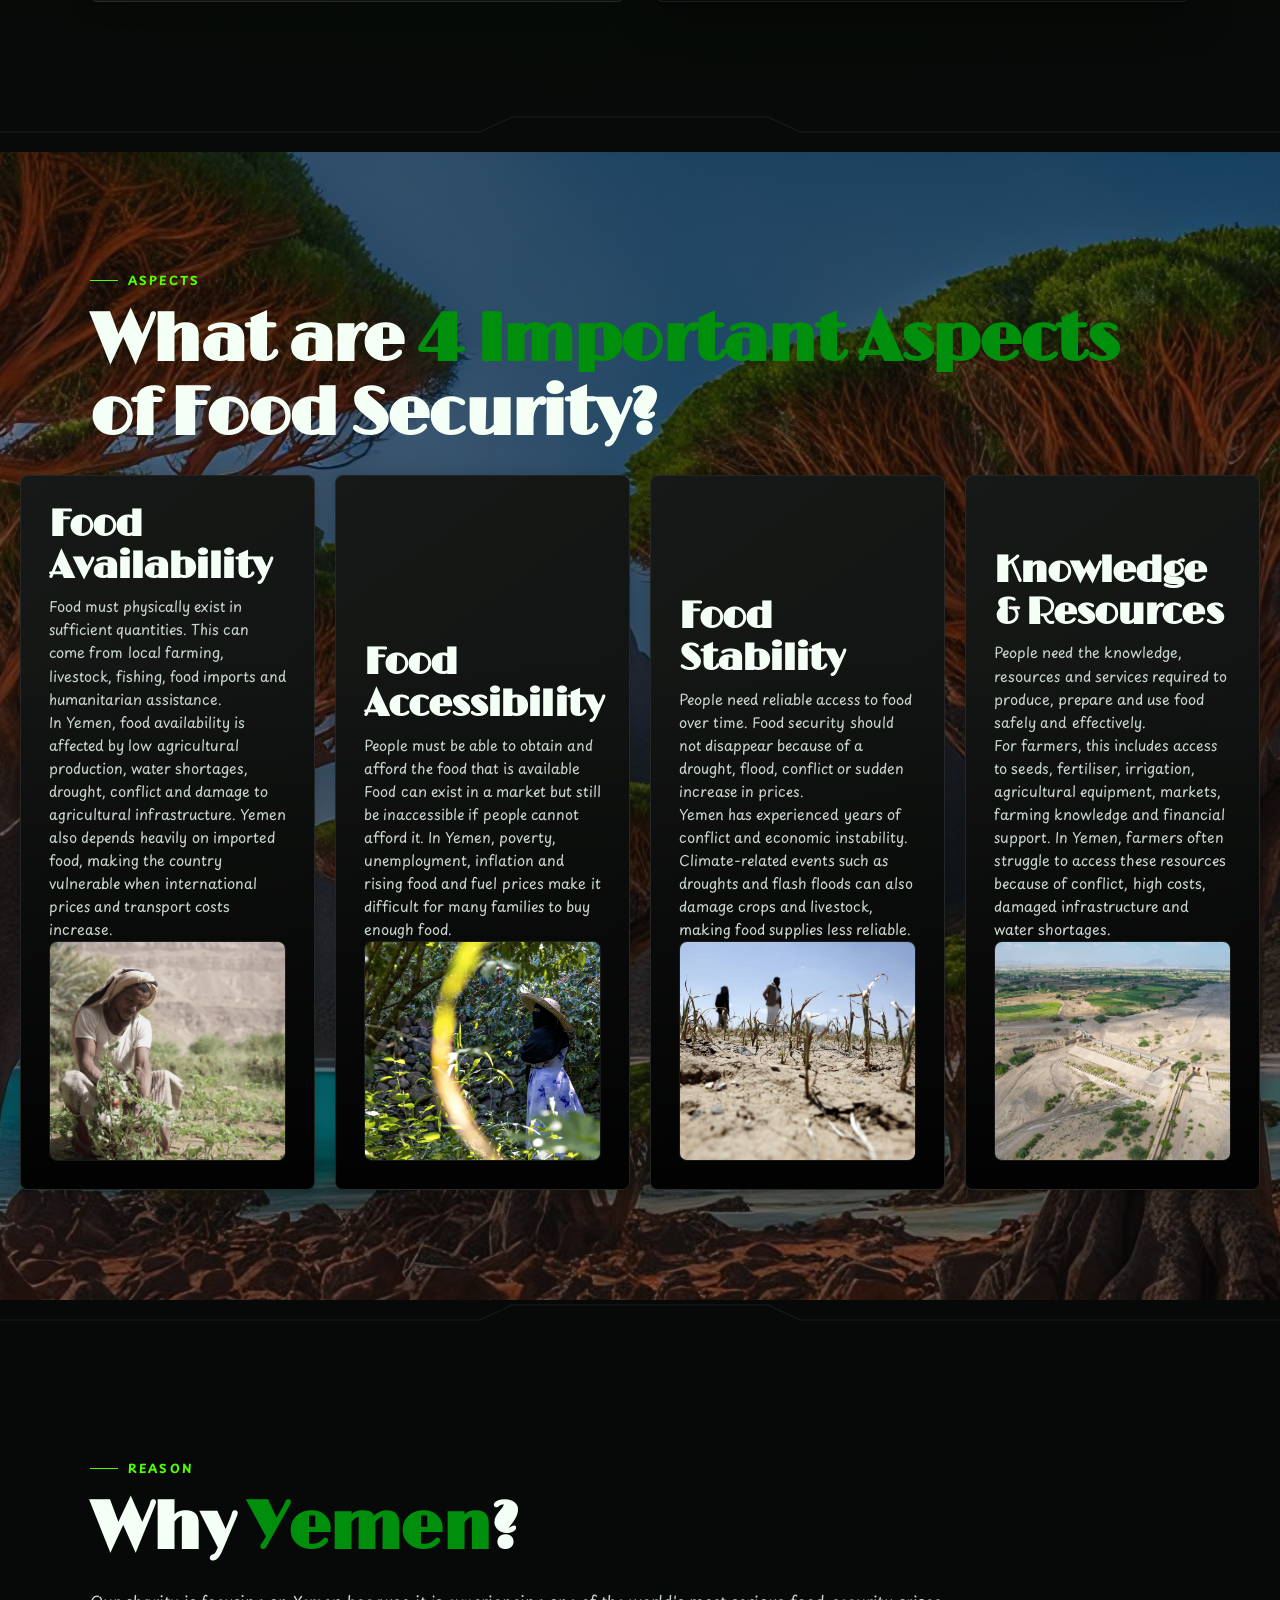
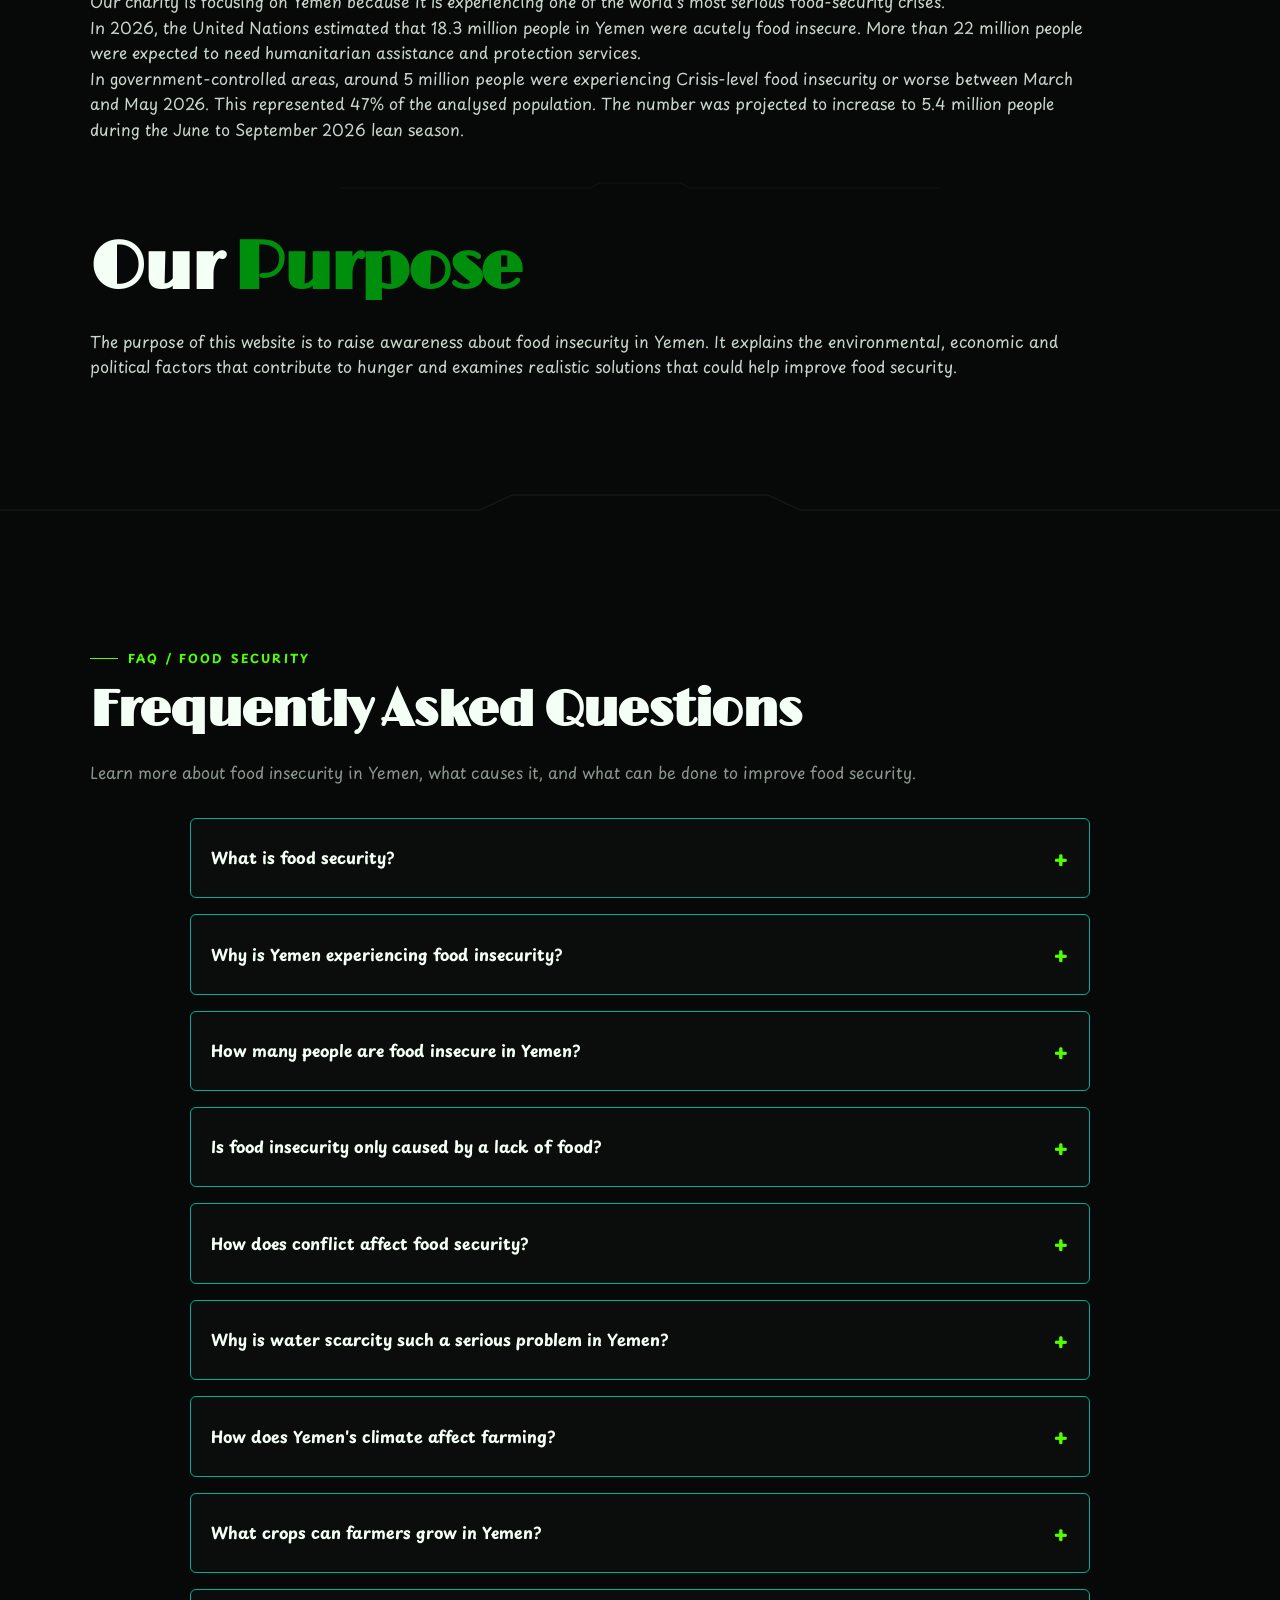
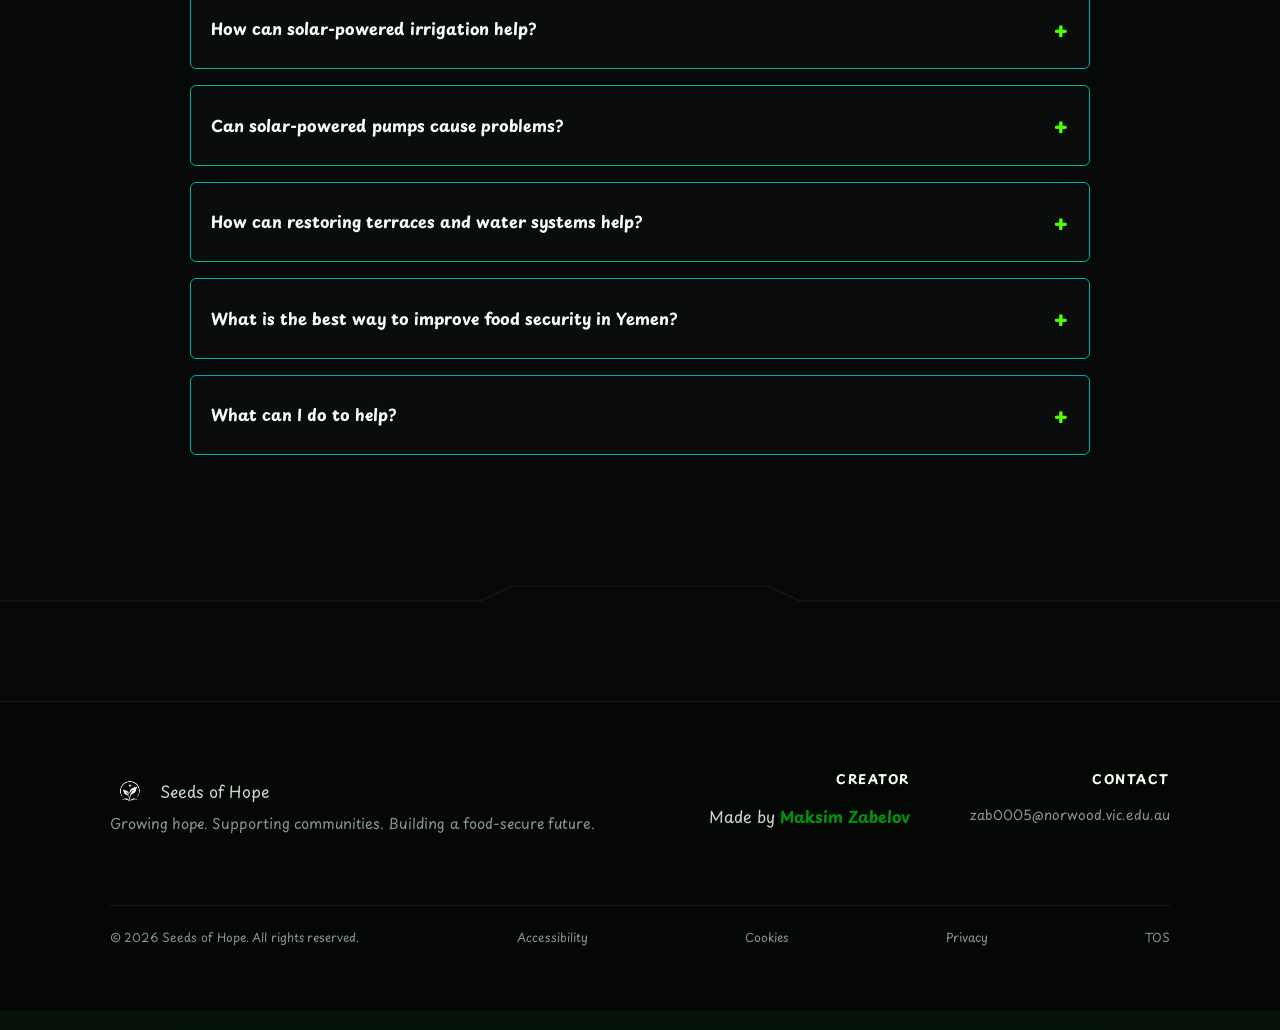
==== commit 9a492a05: "update 404 handling" ====
--- a/index.html
+++ b/index.html
@@ -22,7 +22,7 @@
 
         <link rel="canonical" href="https://seedsofhope-noxaryn.web.app/">
 
-        <link rel="icon" type="image/png" href="./assets/icons/favicon.png">
+        <link rel="icon" type="image/png" href="/assets/icons/favicon.png">
 
         <meta property="og:type" content="website">
         <meta property="og:title" content="Seeds of Hope | Food Security in Yemen">
@@ -42,7 +42,7 @@
             rel="stylesheet"
         >
 
-        <link rel="stylesheet" href="./styles.css">
+        <link rel="stylesheet" href="/styles.css">
     </head>
     <button class="scroll-top" aria-label="Scroll to top">⇑</button>
     <body>
@@ -50,14 +50,14 @@
             <header class="site-header">
                 <nav class="nav-bar" id="nav-bar">
                     <a href="#home" class="logo">
-                        <img src="./assets/icons/seeds-of-hope.png" alt="Seeds of Hope">
+                        <img src="/assets/icons/seeds-of-hope.png" alt="Seeds of Hope">
                         <span>Seeds of Hope</span>
                     </a>
                     <ul class="nav-links" id="nav-links">
-                        <li><a href="./pages/country.html" class="nav-bar-link">Country</a></li>
-                        <li><a href="./pages/challenges.html" class="nav-bar-link">Challenges</a></li>
-                        <li><a href="./pages/solutions.html" class="nav-bar-link">Solutions</a></li>
-                        <li><a href="./pages/bibliography.html" class="nav-bar-link">Sources</a></li>
+                        <li><a href="/pages/country.html" class="nav-bar-link">Country</a></li>
+                        <li><a href="/pages/challenges.html" class="nav-bar-link">Challenges</a></li>
+                        <li><a href="/pages/solutions.html" class="nav-bar-link">Solutions</a></li>
+                        <li><a href="/pages/bibliography.html" class="nav-bar-link">Sources</a></li>
                     </ul>
                 </nav>
             </header>
@@ -74,7 +74,7 @@
                     </div>
                 </div>
                 <div class="home-hero-background">
-                    <img style="opacity: 0%;" src="./assets/images/home/hero.png" alt="" aria-hidden="true">
+                    <img style="opacity: 0%;" src="/assets/images/home/hero.png" alt="" aria-hidden="true">
                 </div>
             </section>
             <div class="section-breaker" aria-hidden="true">
@@ -115,25 +115,25 @@
                         <h3>Food Availability</h3>
                         <p>Food must physically exist in sufficient quantities. This can come from local farming, livestock, fishing, food imports and humanitarian assistance.</p>
                         <p>In Yemen, food availability is affected by low agricultural production, water shortages, drought, conflict and damage to agricultural infrastructure. Yemen also depends heavily on imported food, making the country vulnerable when international prices and transport costs increase.</p>
-                        <img class="grid-image" src="./assets/images/home/availability.png" aria-hidden="true">
+                        <img class="grid-image" src="/assets/images/home/availability.png" aria-hidden="true">
                     </div>
                     <div class="panel divisions-card reveal" style="--i:01">
                         <h3>Food Accessibility</h3>
                         <p>People must be able to obtain and afford the food that is available</p>
                         <p>Food can exist in a market but still be inaccessible if people cannot afford it. In Yemen, poverty, unemployment, inflation and rising food and fuel prices make it difficult for many families to buy enough food.</p>
-                        <img class="grid-image" src="./assets/images/home/accessibility.png" aria-hidden="true">
+                        <img class="grid-image" src="/assets/images/home/accessibility.png" aria-hidden="true">
                     </div>
                     <div class="panel divisions-card reveal" style="--i:02">
                         <h3>Food Stability</h3>
                         <p>People need reliable access to food over time. Food security should not disappear because of a drought, flood, conflict or sudden increase in prices.</p>
                         <p>Yemen has experienced years of conflict and economic instability. Climate-related events such as droughts and flash floods can also damage crops and livestock, making food supplies less reliable.</p>
-                        <img class="grid-image" src="./assets/images/home/stability.png" aria-hidden="true">
+                        <img class="grid-image" src="/assets/images/home/stability.png" aria-hidden="true">
                     </div>
                     <div class="panel divisions-card reveal" style="--i:03">
                         <h3>Knowledge &amp; Resources</h3>
                         <p>People need the knowledge, resources and services required to produce, prepare and use food safely and effectively.</p>
                         <p>For farmers, this includes access to seeds, fertiliser, irrigation, agricultural equipment, markets, farming knowledge and financial support. In Yemen, farmers often struggle to access these resources because of conflict, high costs, damaged infrastructure and water shortages.</p>
-                        <img class="grid-image" src="./assets/images/home/knowledge-resources.png" aria-hidden="true">
+                        <img class="grid-image" src="/assets/images/home/knowledge-resources.png" aria-hidden="true">
                     </div>
                 </div>
                 <img style="opacity: 50%;" class="section-background" src="assets/images/home/aspects.png" aria-hidden="true">
@@ -385,7 +385,7 @@
                     <div class="footer-top">
                         <div>
                             <div class="footer-brand">
-                                <img class="branding" src="./assets/icons/seeds-of-hope.png" alt="Seeds of Hope">
+                                <img class="branding" src="/assets/icons/seeds-of-hope.png" alt="Seeds of Hope">
                                 <p class="branding-text">Seeds of Hope</p>
                             </div>
                             <p class="footer-tagline">Growing hope. Supporting communities. Building a food-secure future.</p>
@@ -403,10 +403,10 @@
                     </div>
                     <div class="footer-bottom">
                         <span>&copy; 2026 Seeds of Hope. All rights reserved.</span>
-                        <a href="./legal/accessibility.html" rel="noopener">Accessibility</a>
-                        <a href="./legal/cookies.html" rel="noopener">Cookies</a>
-                        <a href="./legal/privacy.html" rel="noopener">Privacy</a>
-                        <a href="./legal/terms.html" rel="noopener">TOS</a>
+                        <a href="/legal/accessibility.html" rel="noopener">Accessibility</a>
+                        <a href="/legal/cookies.html" rel="noopener">Cookies</a>
+                        <a href="/legal/privacy.html" rel="noopener">Privacy</a>
+                        <a href="/legal/terms.html" rel="noopener">TOS</a>
                     </div>
                 </div>
                 <button class="nox-mode-toggle" id="nox-mode-toggle" type="button">
@@ -448,6 +448,6 @@
             </footer>
             </div>
         </main>
-        <script src="./script.js"></script>
+        <script src="/script.js"></script>
     </body>
 </html>
